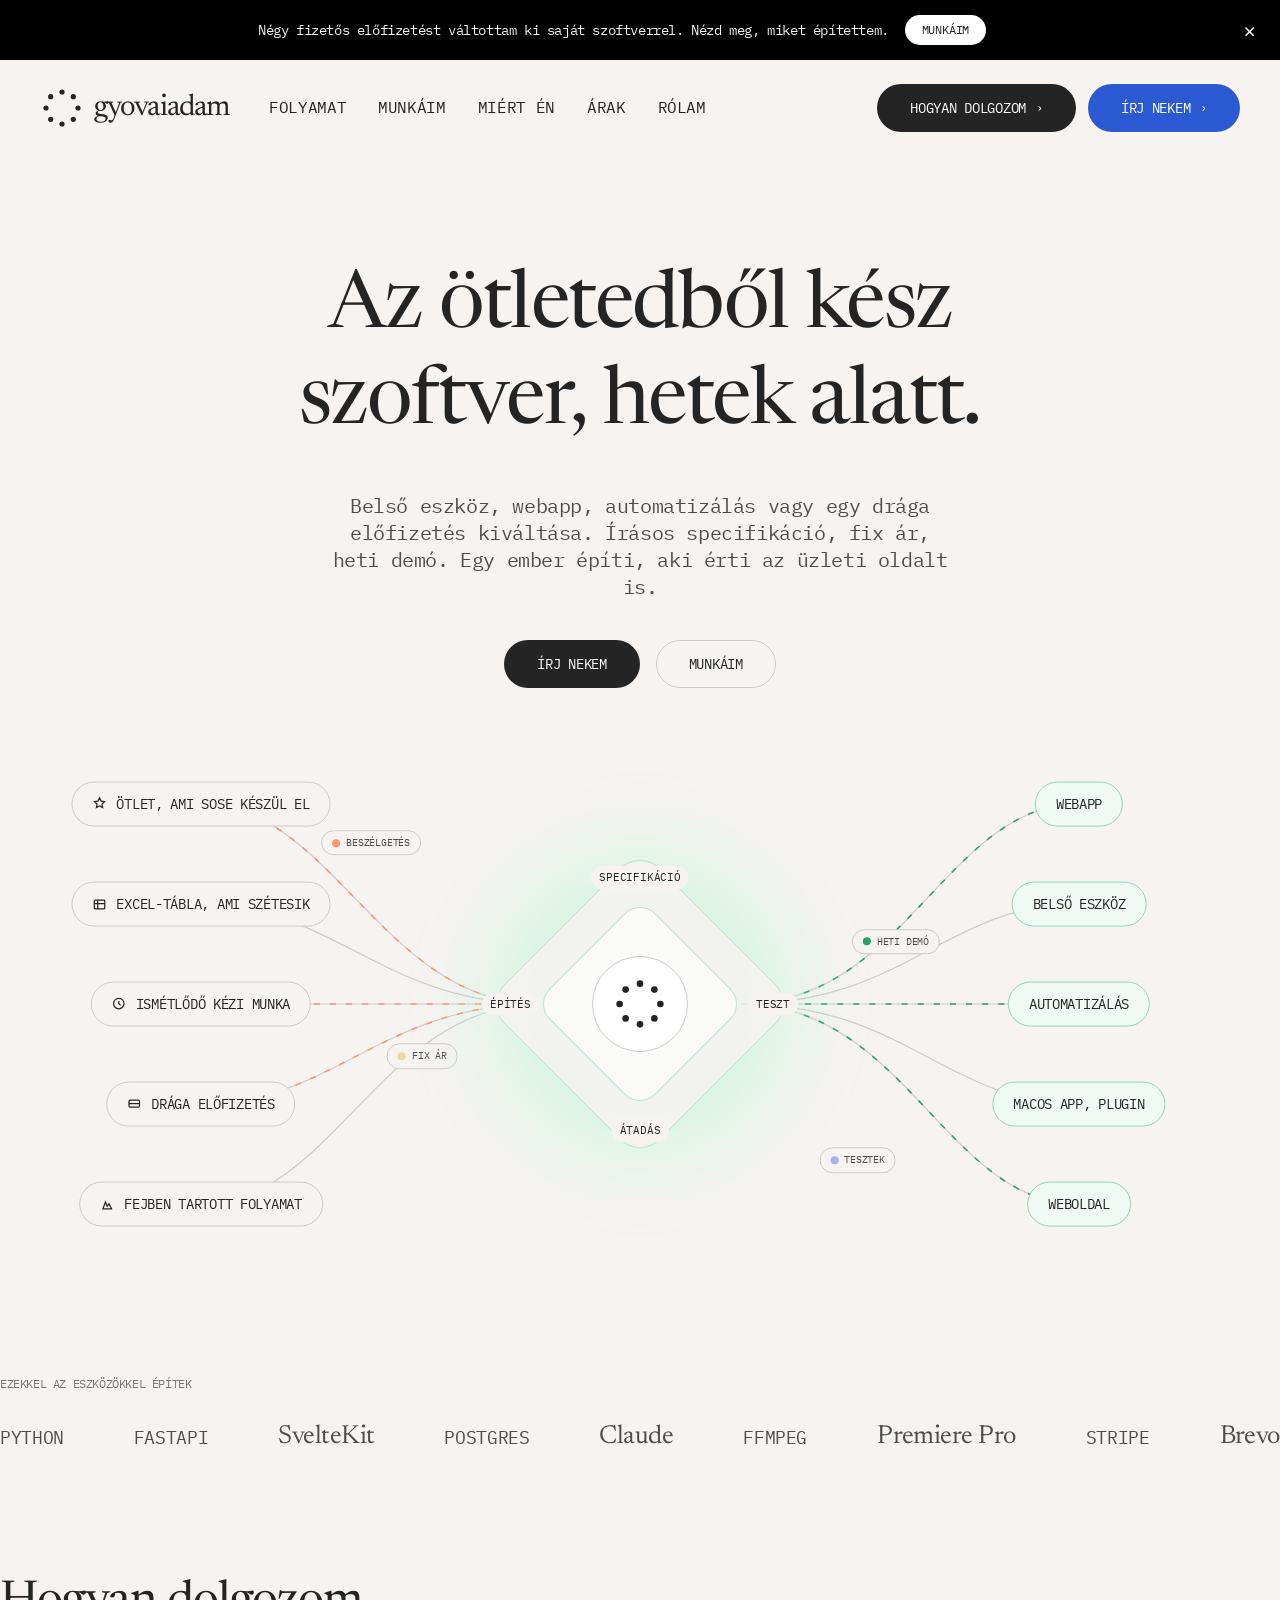
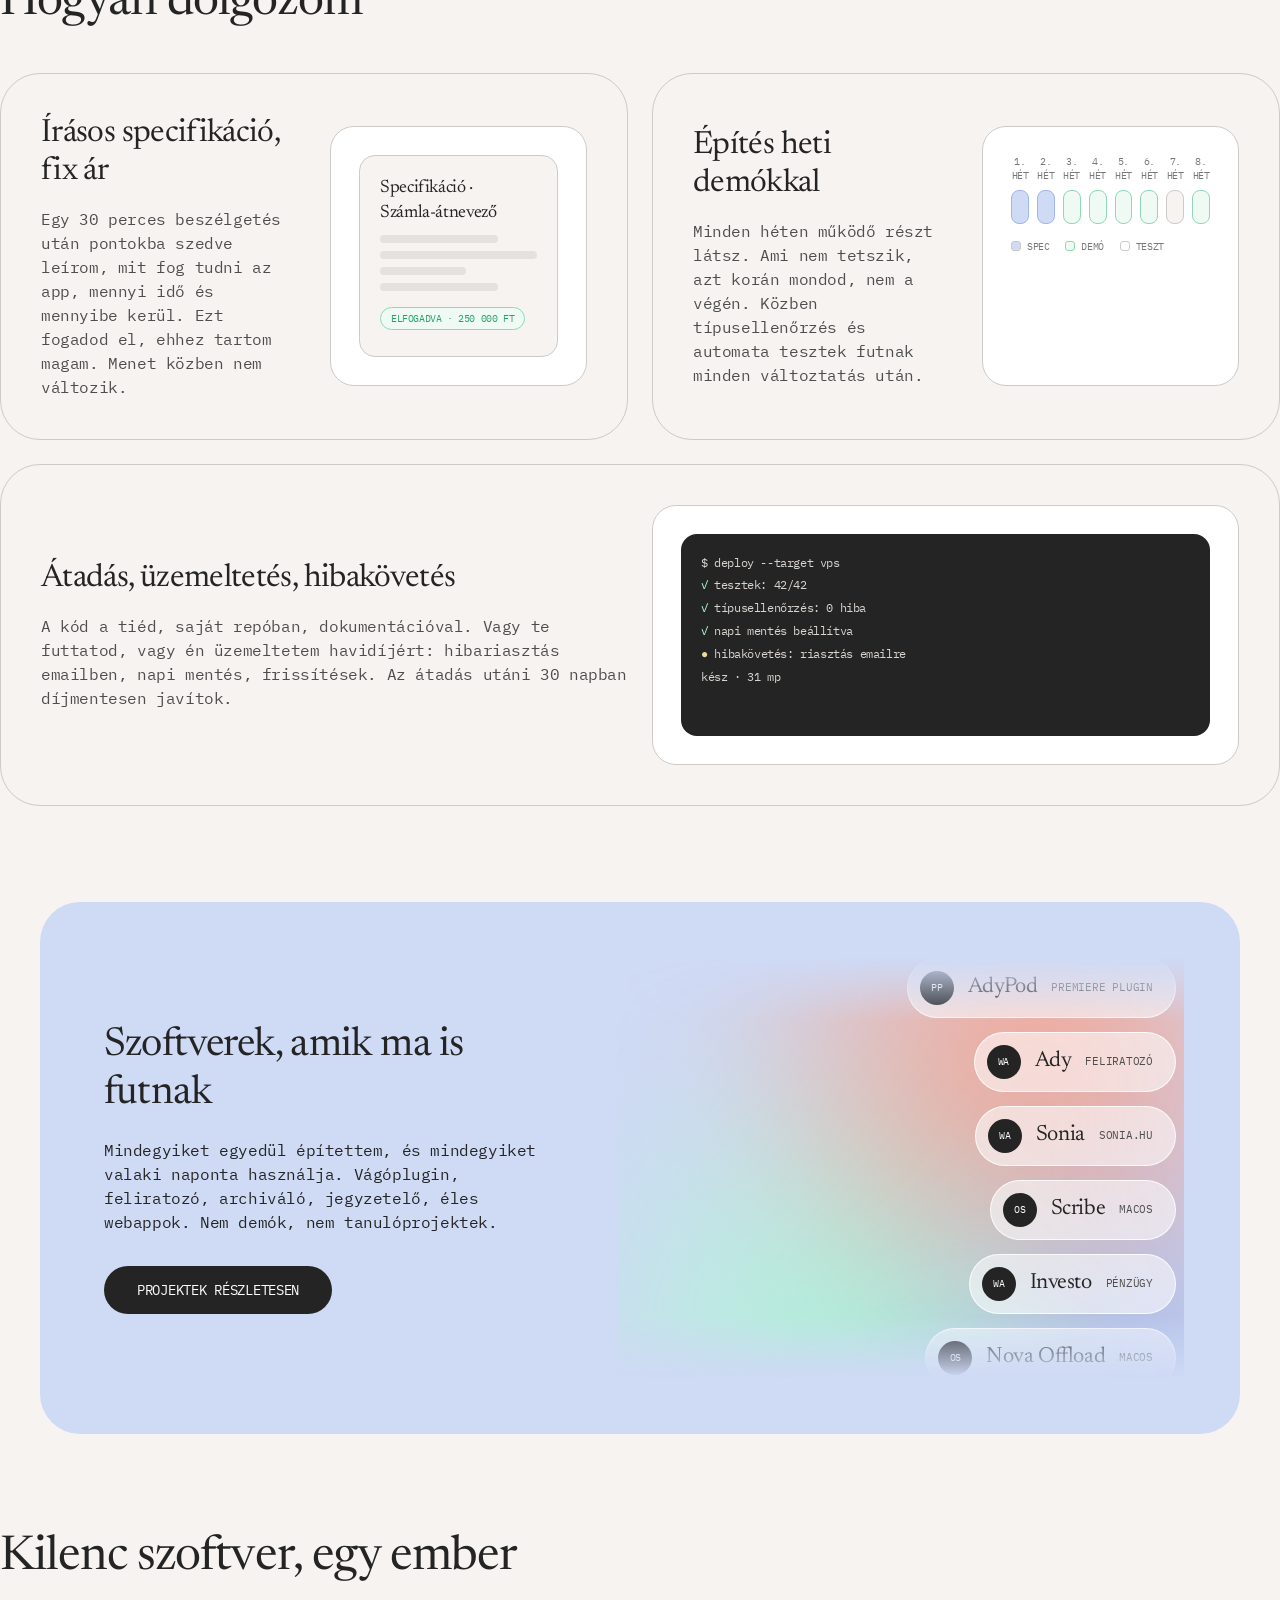
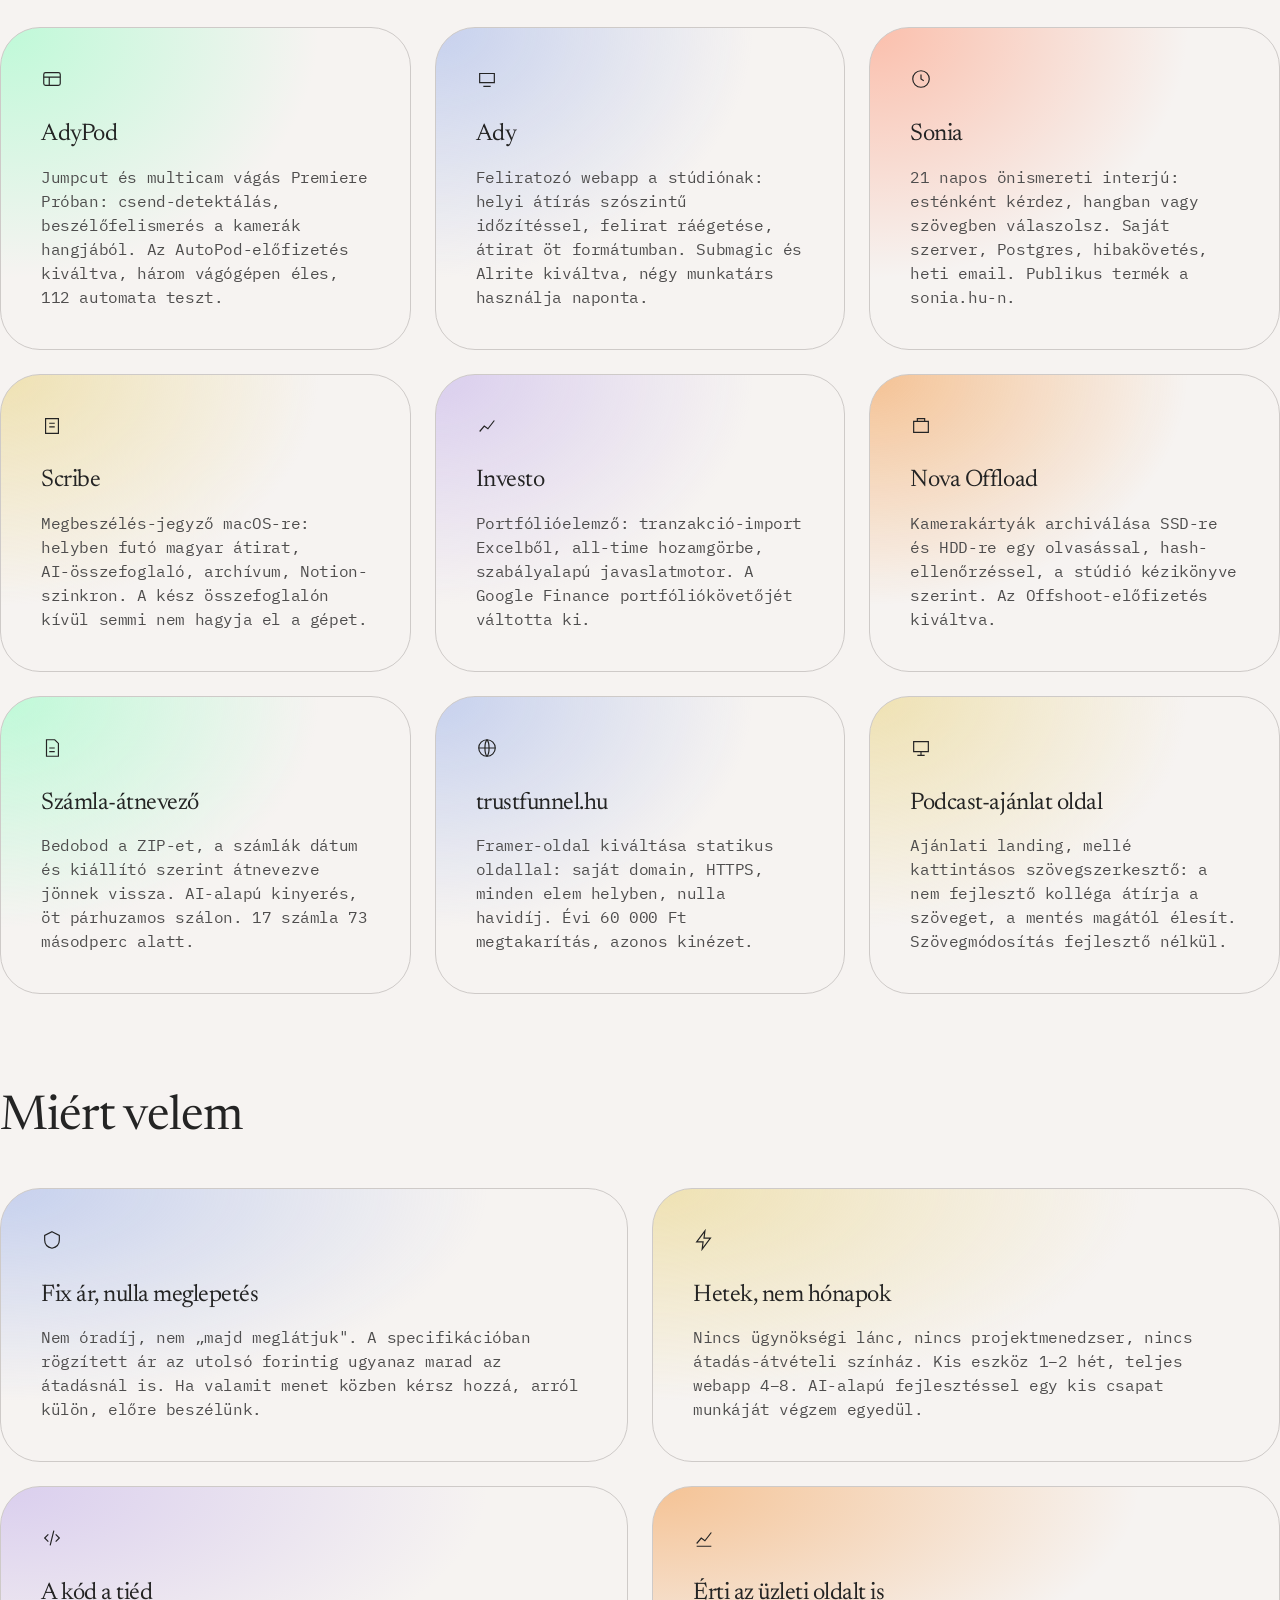
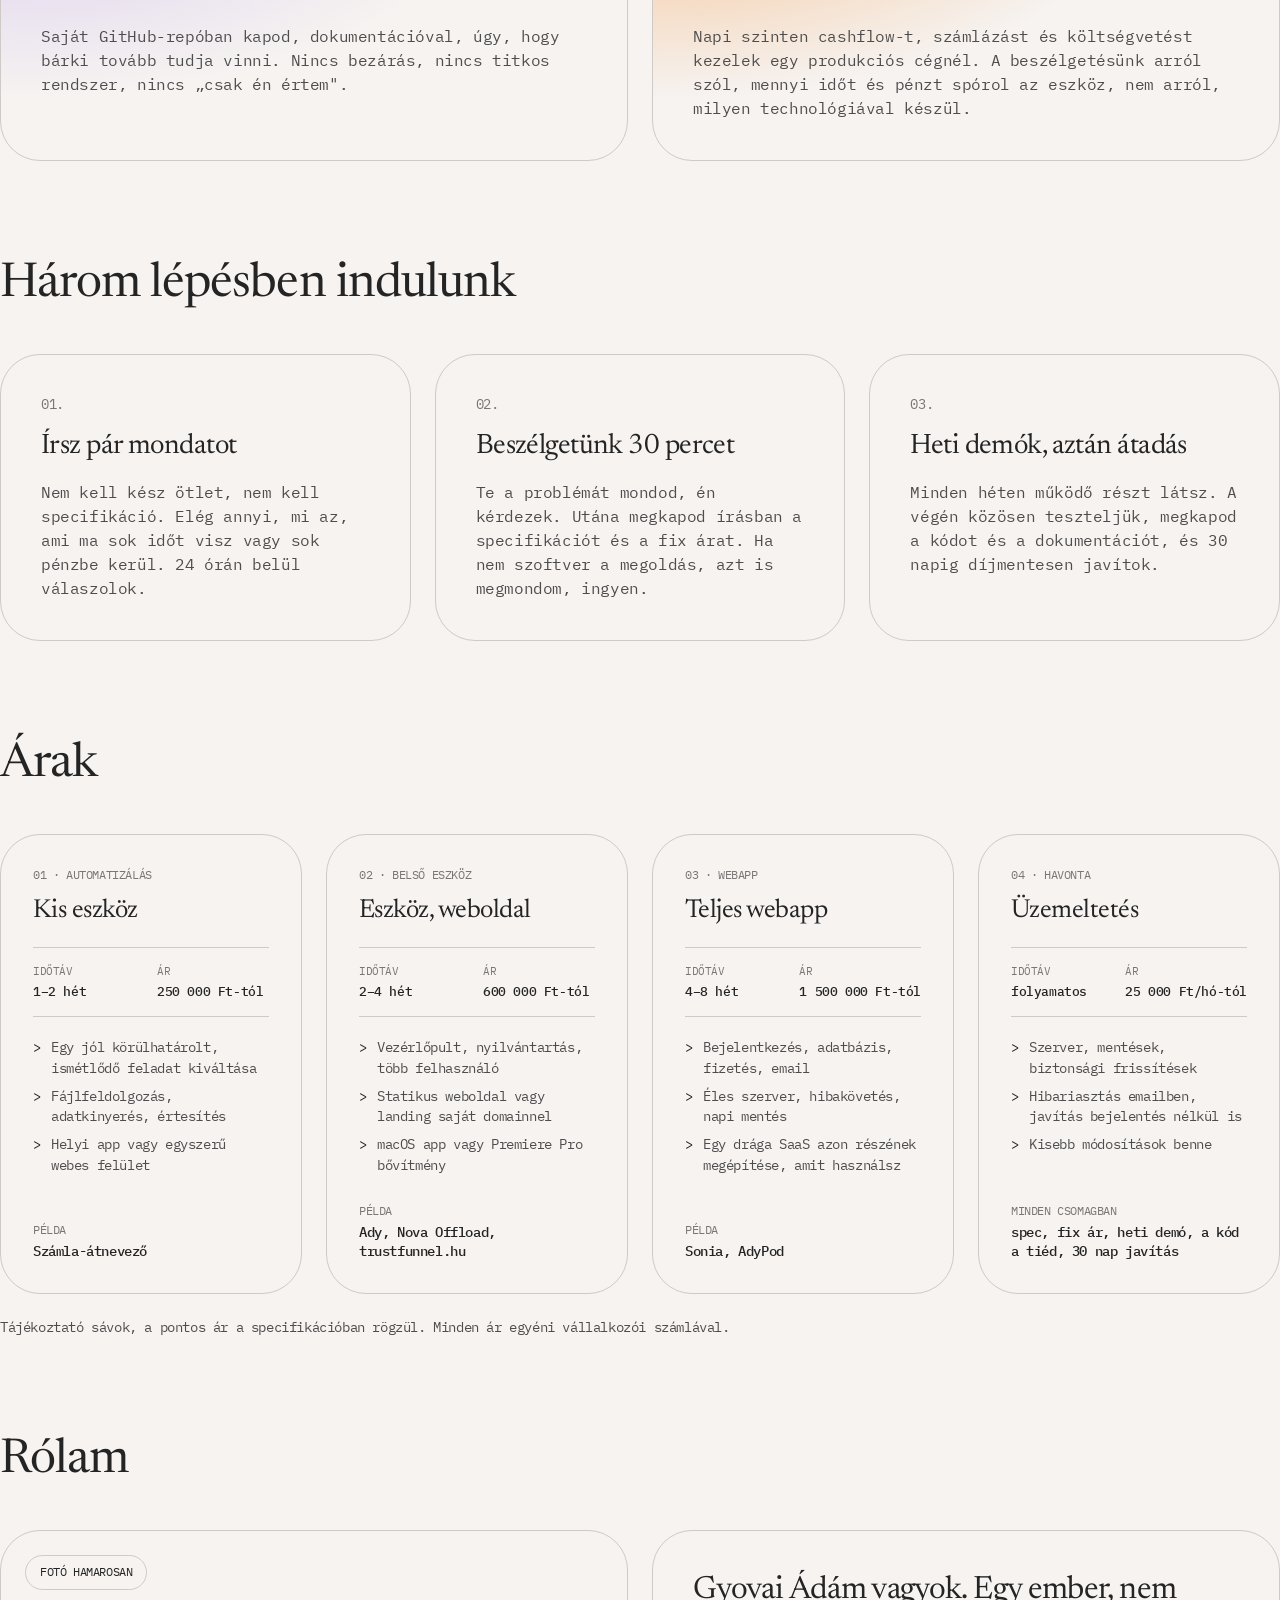
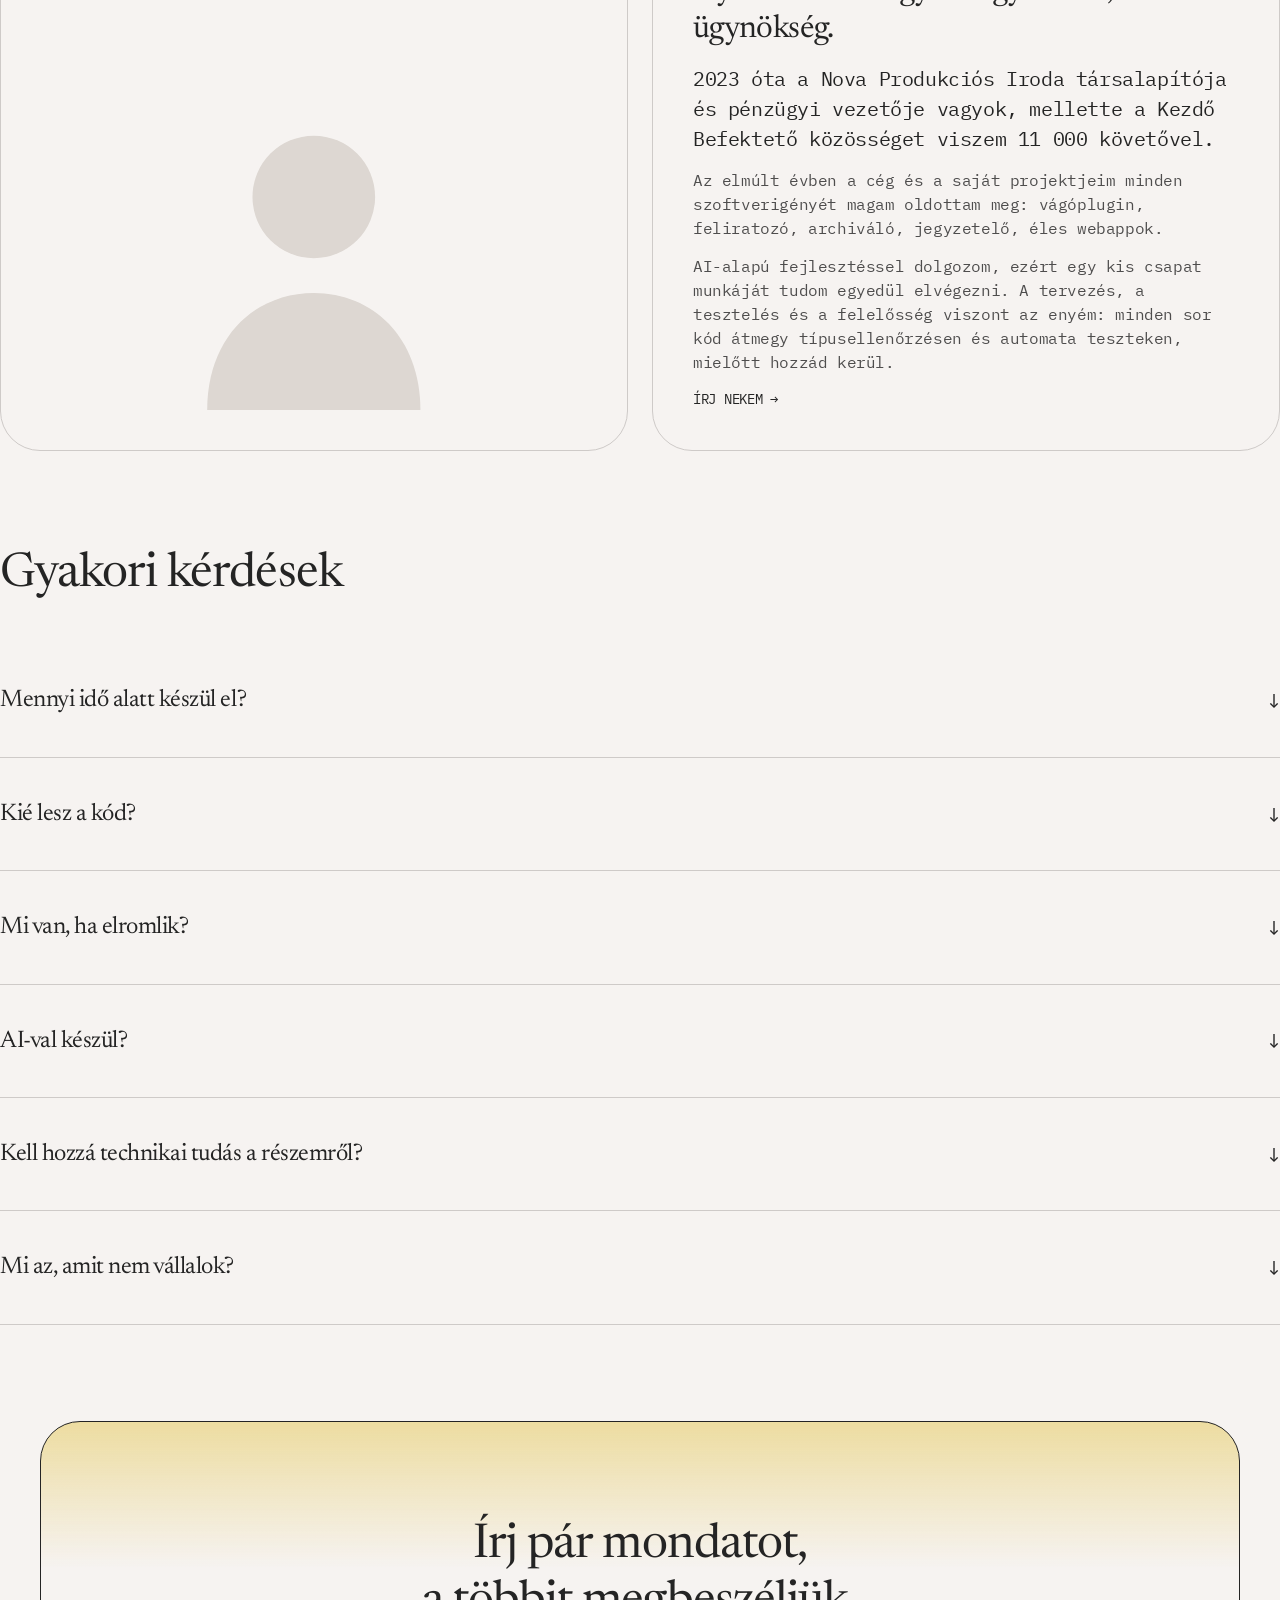
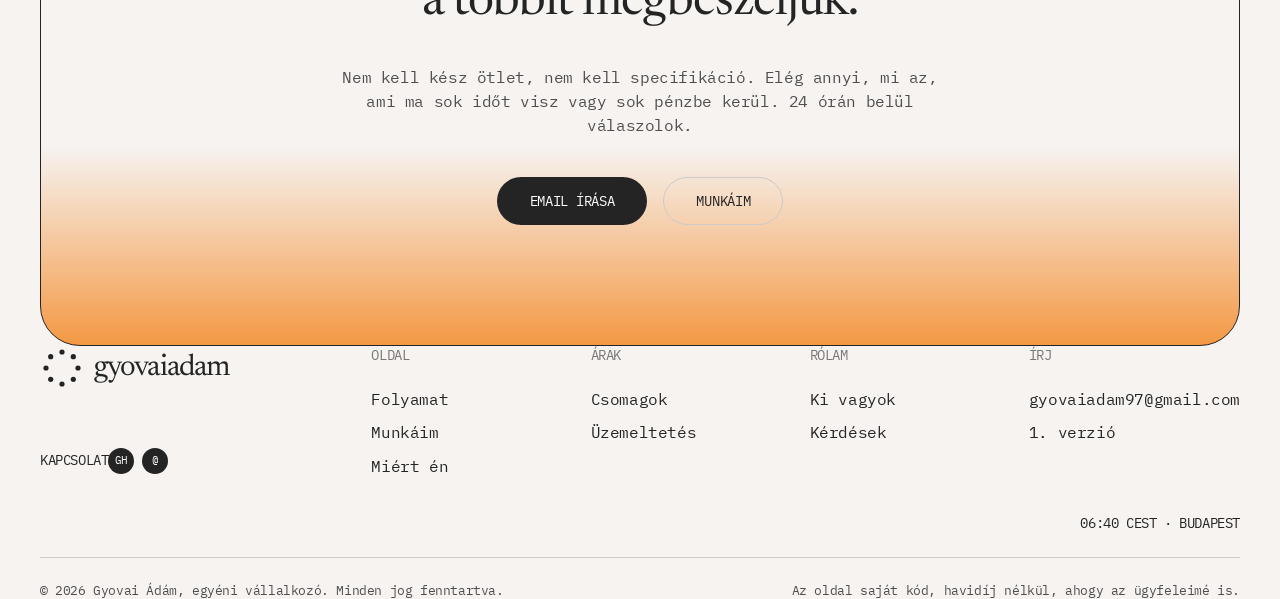
==== docs/v2/index.html @ ae28ea37 "v2: Monad-stílusú változat a /v2/ alatt (pergamen, Newsreader serif + IBM Plex Mono, kék akcentus, f" ====
<!doctype html>
<html lang="hu">
<head>
  <meta charset="utf-8">
  <meta name="viewport" content="width=device-width, initial-scale=1">
  <title>Gyovai Ádám · Szoftver, hetek alatt (v2)</title>
  <meta name="robots" content="noindex">
  <meta name="description" content="Belső eszköz, webapp, automatizálás vagy egy drága előfizetés kiváltása. Írásos specifikáció, fix ár, heti demó.">
  <meta name="theme-color" content="#f6f3f1">
  <link rel="icon" href="data:image/svg+xml,%3Csvg xmlns='http://www.w3.org/2000/svg' viewBox='0 0 32 32'%3E%3Ccircle cx='16' cy='16' r='16' fill='%23f6f3f1'/%3E%3Cg fill='%23242424'%3E%3Ccircle cx='16' cy='6' r='2'/%3E%3Ccircle cx='23' cy='9' r='2'/%3E%3Ccircle cx='26' cy='16' r='2'/%3E%3Ccircle cx='23' cy='23' r='2'/%3E%3Ccircle cx='16' cy='26' r='2'/%3E%3Ccircle cx='9' cy='23' r='2'/%3E%3Ccircle cx='6' cy='16' r='2'/%3E%3Ccircle cx='9' cy='9' r='2'/%3E%3C/g%3E%3C/svg%3E">
  <link rel="preconnect" href="https://fonts.googleapis.com">
  <link rel="preconnect" href="https://fonts.gstatic.com" crossorigin>
  <link href="https://fonts.googleapis.com/css2?family=Newsreader:ital,opsz,wght@0,6..72,400;1,6..72,400&family=IBM+Plex+Mono:wght@400;500&display=swap" rel="stylesheet">
  <link rel="stylesheet" href="style.css">
</head>
<body>

<div class="ann" id="ann"><span>Négy fizetős előfizetést váltottam ki saját szoftverrel. Nézd meg, miket építettem.</span><a class="btn btn-white" href="#munkaim">Munkáim</a><span class="x" id="annX" aria-label="Bezárás">×</span></div>

<header class="wrap nav">
  <div class="nav-l">
    <a class="logo" href="#"><svg viewBox="0 0 44 44" aria-hidden="true"><g fill="#242424"><circle cx="22" cy="6" r="2.6"/><circle cx="33.3" cy="10.7" r="2.6"/><circle cx="38" cy="22" r="2.6"/><circle cx="33.3" cy="33.3" r="2.6"/><circle cx="22" cy="38" r="2.6"/><circle cx="10.7" cy="33.3" r="2.6"/><circle cx="6" cy="22" r="2.6"/><circle cx="10.7" cy="10.7" r="2.6"/></g></svg>gyovaiadam</a>
    <nav class="nav-links" aria-label="Fő navigáció"><a href="#folyamat">Folyamat</a><a href="#munkaim">Munkáim</a><a href="#miert">Miért én</a><a href="#arak">Árak</a><a href="#rolam">Rólam</a></nav>
  </div>
  <div class="nav-r">
    <a class="btn btn-black" href="#folyamat">Hogyan dolgozom <span class="ar">›</span></a>
    <a class="btn btn-blue" href="mailto:gyovaiadam97@gmail.com?subject=Szoftver%20%C3%B6tlet">Írj nekem <span class="ar">›</span></a>
  </div>
</header>

<main>

<section class="hero">
  <div class="wrap">
    <h1>Az ötletedből kész szoftver, hetek alatt.</h1>
    <p class="sub">Belső eszköz, webapp, automatizálás vagy egy drága előfizetés kiváltása. Írásos specifikáció, fix ár, heti demó. Egy ember építi, aki érti az üzleti oldalt is.</p>
    <div class="hero-cta"><a class="btn btn-black" href="mailto:gyovaiadam97@gmail.com?subject=Szoftver%20%C3%B6tlet">Írj nekem</a><a class="btn btn-ghost" href="#munkaim">Munkáim</a></div>
  </div>

  <div class="pipe" aria-hidden="true">
    <svg class="lines" viewBox="0 0 1272 520" preserveAspectRatio="none" fill="none">
      <g stroke="#cecac8" stroke-width="1.2">
        <path d="M200 60 C 330 60, 380 260, 536 260"/>
        <path d="M200 160 C 330 160, 380 260, 536 260"/>
        <path d="M200 260 L 536 260"/>
        <path d="M200 360 C 330 360, 380 260, 536 260"/>
        <path d="M200 460 C 330 460, 380 260, 536 260"/>
        <path d="M736 260 C 900 260, 940 60, 1072 60"/>
        <path d="M736 260 C 900 260, 940 160, 1072 160"/>
        <path d="M736 260 L 1072 260"/>
        <path d="M736 260 C 900 260, 940 360, 1072 360"/>
        <path d="M736 260 C 900 260, 940 460, 1072 460"/>
      </g>
      <g stroke="#ff9473" stroke-width="1.6" class="flowg">
        <path class="flow" d="M200 60 C 330 60, 380 260, 536 260"/>
        <path class="flow" d="M200 360 C 330 360, 380 260, 536 260"/>
        <path class="flow" d="M200 260 L 536 260"/>
      </g>
      <g stroke="#27a367" stroke-width="1.6">
        <path class="flow" d="M736 260 C 900 260, 940 60, 1072 60"/>
        <path class="flow" d="M736 260 L 1072 260"/>
        <path class="flow" d="M736 260 C 900 260, 940 460, 1072 460"/>
      </g>
    </svg>
    <div class="node" style="left:15.7%;top:11.5%"><svg viewBox="0 0 16 16"><path d="M8 1.5l1.8 3.7 4 .6-2.9 2.8.7 4L8 10.7l-3.6 1.9.7-4L2.2 5.8l4-.6z"/></svg>Ötlet, ami sose készül el</div>
    <div class="node" style="left:15.7%;top:30.8%"><svg viewBox="0 0 16 16"><rect x="2" y="3" width="12" height="10" rx="1"/><path d="M2 7h12M6 3v10"/></svg>Excel-tábla, ami szétesik</div>
    <div class="node" style="left:15.7%;top:50%"><svg viewBox="0 0 16 16"><circle cx="8" cy="8" r="6"/><path d="M8 5v3l2 2"/></svg>Ismétlődő kézi munka</div>
    <div class="node" style="left:15.7%;top:69.2%"><svg viewBox="0 0 16 16"><rect x="2" y="4" width="12" height="8" rx="1.5"/><path d="M2 8h12"/></svg>Drága előfizetés</div>
    <div class="node" style="left:15.7%;top:88.5%"><svg viewBox="0 0 16 16"><path d="M3 13l3-8 2 5 2-3 3 6z"/></svg>Fejben tartott folyamat</div>

    <div class="tag" style="left:29%;top:19%"><i style="background:#ff9473"></i>Beszélgetés</div>
    <div class="tag" style="left:33%;top:60%"><i style="background:#ecda98"></i>Fix ár</div>
    <div class="tag" style="left:70%;top:38%"><i style="background:#27a367"></i>Heti demó</div>
    <div class="tag" style="left:67%;top:80%"><i style="background:#a0b5eb"></i>Tesztek</div>

    <div class="hub">
      <div class="glow"></div><div class="dia"></div><div class="dia2"></div>
      <span class="lab t">Specifikáció</span><span class="lab b">Átadás</span><span class="lab l">Építés</span><span class="lab r">Teszt</span>
      <div class="core"><svg viewBox="0 0 44 44"><g fill="#242424"><circle cx="22" cy="6" r="2.6"/><circle cx="33.3" cy="10.7" r="2.6"/><circle cx="38" cy="22" r="2.6"/><circle cx="33.3" cy="33.3" r="2.6"/><circle cx="22" cy="38" r="2.6"/><circle cx="10.7" cy="33.3" r="2.6"/><circle cx="6" cy="22" r="2.6"/><circle cx="10.7" cy="10.7" r="2.6"/></g></svg></div>
    </div>

    <div class="node out" style="left:84.3%;top:11.5%">Webapp</div>
    <div class="node out" style="left:84.3%;top:30.8%">Belső eszköz</div>
    <div class="node out" style="left:84.3%;top:50%">Automatizálás</div>
    <div class="node out" style="left:84.3%;top:69.2%">macOS app, plugin</div>
    <div class="node out" style="left:84.3%;top:88.5%">Weboldal</div>
  </div>
  <div class="pipe-m" aria-hidden="true"><span>Ötlet</span><span>Excel-tábla</span><span>Kézi munka</span><span>Drága előfizetés</span><span class="core">Spec · Építés · Teszt · Átadás</span><span class="out">Webapp</span><span class="out">Belső eszköz</span><span class="out">Automatizálás</span><span class="out">macOS app</span><span class="out">Weboldal</span></div>
</section>

<section class="trust wrap">
  <div class="eyebrow">Ezekkel az eszközökkel építek</div>
  <div class="row"><span class="m">Python</span><span class="m">FastAPI</span><span>SvelteKit</span><span class="m">Postgres</span><span>Claude</span><span class="m">FFmpeg</span><span>Premiere Pro</span><span class="m">Stripe</span><span>Brevo</span></div>
</section>

<section class="sec wrap how" id="folyamat">
  <h2 data-reveal>Hogyan dolgozom</h2>
  <div class="grid2" style="margin-bottom:24px">
    <div class="card" data-reveal>
      <div><h3>Írásos specifikáció, fix ár</h3><p>Egy 30 perces beszélgetés után pontokba szedve leírom, mit fog tudni az app, mennyi idő és mennyibe kerül. Ezt fogadod el, ehhez tartom magam. Menet közben nem változik.</p></div>
      <div class="art"><div class="doc"><b>Specifikáció · Számla-átnevező</b><div class="ln m"></div><div class="ln"></div><div class="ln s"></div><div class="ln m"></div><span class="ok">Elfogadva · 250 000 Ft</span></div></div>
    </div>
    <div class="card" data-reveal style="--d:.1s">
      <div><h3>Építés heti demókkal</h3><p>Minden héten működő részt látsz. Ami nem tetszik, azt korán mondod, nem a végén. Közben típusellenőrzés és automata tesztek futnak minden változtatás után.</p></div>
      <div class="art"><div class="cal"><span>1. hét</span><span>2. hét</span><span>3. hét</span><span>4. hét</span><span>5. hét</span><span>6. hét</span><span>7. hét</span><span>8. hét</span><i class="d"></i><i class="d"></i><i class="on"></i><i class="on"></i><i class="on"></i><i class="on"></i><i></i><i class="on"></i><div class="leg"><span><i style="background:var(--peri)"></i>Spec</span><span><i style="background:#f0faf4;border:1px solid #8fd8b3"></i>Demó</span><span><i style="background:#fff;border:1px solid var(--ash)"></i>Teszt</span></div></div></div>
    </div>
  </div>
  <div class="card single" data-reveal>
    <div class="grid2" style="align-items:center">
      <div><h3>Átadás, üzemeltetés, hibakövetés</h3><p>A kód a tiéd, saját repóban, dokumentációval. Vagy te futtatod, vagy én üzemeltetem havidíjért: hibariasztás emailben, napi mentés, frissítések. Az átadás utáni 30 napban díjmentesen javítok.</p></div>
      <div class="art"><div class="term"><div>$ deploy --target vps</div><div><span class="g">✓</span> tesztek: 42/42</div><div><span class="g">✓</span> típusellenőrzés: 0 hiba</div><div><span class="g">✓</span> napi mentés beállítva</div><div><span class="y">●</span> hibakövetés: riasztás emailre</div><div>kész · 31 mp</div></div></div>
    </div>
  </div>
</section>

<section class="wrap works" id="munkaim">
  <div class="card" data-reveal>
    <div>
      <h2>Szoftverek, amik ma is futnak</h2>
      <p>Mindegyiket egyedül építettem, és mindegyiket valaki naponta használja. Vágóplugin, feliratozó, archiváló, jegyzetelő, éles webappok. Nem demók, nem tanulóprojektek.</p>
      <a class="btn btn-black" href="#projektek">Projektek részletesen</a>
    </div>
    <div class="list"><div class="wash"></div>
      <div class="track">
        <span class="item"><i>PP</i>AdyPod <small>Premiere plugin</small></span>
        <span class="item"><i>WA</i>Ady <small>feliratozó</small></span>
        <span class="item"><i>WA</i>Sonia <small>sonia.hu</small></span>
        <span class="item"><i>OS</i>Scribe <small>macOS</small></span>
        <span class="item"><i>WA</i>Investo <small>pénzügy</small></span>
        <span class="item"><i>OS</i>Nova Offload <small>macOS</small></span>
        <span class="item"><i>AI</i>Számla-átnevező <small>automatizálás</small></span>
        <span class="item"><i>WW</i>trustfunnel.hu <small>weboldal</small></span>
        <span class="item"><i>WW</i>Podcast-ajánlat <small>landing</small></span>
        <span class="item"><i>PP</i>AdyPod <small>Premiere plugin</small></span>
        <span class="item"><i>WA</i>Ady <small>feliratozó</small></span>
        <span class="item"><i>WA</i>Sonia <small>sonia.hu</small></span>
        <span class="item"><i>OS</i>Scribe <small>macOS</small></span>
        <span class="item"><i>WA</i>Investo <small>pénzügy</small></span>
        <span class="item"><i>OS</i>Nova Offload <small>macOS</small></span>
        <span class="item"><i>AI</i>Számla-átnevező <small>automatizálás</small></span>
        <span class="item"><i>WW</i>trustfunnel.hu <small>weboldal</small></span>
        <span class="item"><i>WW</i>Podcast-ajánlat <small>landing</small></span>
      </div>
    </div>
  </div>
</section>

<section class="sec wrap" id="projektek">
  <h2 data-reveal>Kilenc szoftver, egy ember</h2>
  <div class="grid3">
    <div class="card wash-mint" data-reveal><svg class="ic" viewBox="0 0 24 24"><rect x="3" y="5" width="18" height="14" rx="2"/><path d="M3 10h18M9 19v-9"/></svg><h3>AdyPod</h3><p>Jumpcut és multicam vágás Premiere Próban: csend-detektálás, beszélőfelismerés a kamerák hangjából. Az AutoPod-előfizetés kiváltva, három vágógépen éles, 112 automata teszt.</p></div>
    <div class="card wash-peri" data-reveal style="--d:.05s"><svg class="ic" viewBox="0 0 24 24"><path d="M4 6h16v10H4zM8 20h8"/></svg><h3>Ady</h3><p>Feliratozó webapp a stúdiónak: helyi átírás szószintű időzítéssel, felirat ráégetése, átirat öt formátumban. Submagic és Alrite kiváltva, négy munkatárs használja naponta.</p></div>
    <div class="card wash-coral" data-reveal style="--d:.1s"><svg class="ic" viewBox="0 0 24 24"><circle cx="12" cy="12" r="9"/><path d="M12 7v5l3 2"/></svg><h3>Sonia</h3><p>21 napos önismereti interjú: esténként kérdez, hangban vagy szövegben válaszolsz. Saját szerver, Postgres, hibakövetés, heti email. Publikus termék a sonia.hu-n.</p></div>
    <div class="card wash-gold" data-reveal><svg class="ic" viewBox="0 0 24 24"><path d="M5 4h14v16H5zM9 9h6M9 13h6"/></svg><h3>Scribe</h3><p>Megbeszélés-jegyző macOS-re: helyben futó magyar átirat, AI-összefoglaló, archívum, Notion-szinkron. A kész összefoglalón kívül semmi nem hagyja el a gépet.</p></div>
    <div class="card wash-lav" data-reveal style="--d:.05s"><svg class="ic" viewBox="0 0 24 24"><path d="M4 18l5-6 4 3 7-9"/></svg><h3>Investo</h3><p>Portfólióelemző: tranzakció-import Excelből, all-time hozamgörbe, szabályalapú javaslatmotor. A Google Finance portfóliókövetőjét váltotta ki.</p></div>
    <div class="card wash-orange" data-reveal style="--d:.1s"><svg class="ic" viewBox="0 0 24 24"><path d="M4 7h16v12H4zM8 7V4h8v3"/></svg><h3>Nova Offload</h3><p>Kamerakártyák archiválása SSD-re és HDD-re egy olvasással, hash-ellenőrzéssel, a stúdió kézikönyve szerint. Az Offshoot-előfizetés kiváltva.</p></div>
    <div class="card wash-mint" data-reveal><svg class="ic" viewBox="0 0 24 24"><path d="M6 3h9l4 4v14H6zM9 12h6M9 16h6"/></svg><h3>Számla-átnevező</h3><p>Bedobod a ZIP-et, a számlák dátum és kiállító szerint átnevezve jönnek vissza. AI-alapú kinyerés, öt párhuzamos szálon. 17 számla 73 másodperc alatt.</p></div>
    <div class="card wash-peri" data-reveal style="--d:.05s"><svg class="ic" viewBox="0 0 24 24"><circle cx="12" cy="12" r="9"/><path d="M3 12h18M12 3c-3 3-3 15 0 18M12 3c3 3 3 15 0 18"/></svg><h3>trustfunnel.hu</h3><p>Framer-oldal kiváltása statikus oldallal: saját domain, HTTPS, minden elem helyben, nulla havidíj. Évi 60 000 Ft megtakarítás, azonos kinézet.</p></div>
    <div class="card wash-gold" data-reveal style="--d:.1s"><svg class="ic" viewBox="0 0 24 24"><path d="M4 5h16v11H4zM8 20h8M12 16v4"/></svg><h3>Podcast-ajánlat oldal</h3><p>Ajánlati landing, mellé kattintásos szövegszerkesztő: a nem fejlesztő kolléga átírja a szöveget, a mentés magától élesít. Szövegmódosítás fejlesztő nélkül.</p></div>
  </div>
</section>

<section class="sec wrap" id="miert">
  <h2 data-reveal>Miért velem</h2>
  <div class="grid2">
    <div class="card wash-peri" data-reveal><svg class="ic" viewBox="0 0 24 24"><path d="M12 3l8 4v5c0 5-3.5 8-8 9-4.5-1-8-4-8-9V7z"/></svg><h3>Fix ár, nulla meglepetés</h3><p>Nem óradíj, nem „majd meglátjuk". A specifikációban rögzített ár az utolsó forintig ugyanaz marad az átadásnál is. Ha valamit menet közben kérsz hozzá, arról külön, előre beszélünk.</p></div>
    <div class="card wash-gold" data-reveal style="--d:.1s"><svg class="ic" viewBox="0 0 24 24"><path d="M13 2L4 14h7l-1 8 9-12h-7z"/></svg><h3>Hetek, nem hónapok</h3><p>Nincs ügynökségi lánc, nincs projektmenedzser, nincs átadás-átvételi színház. Kis eszköz 1–2 hét, teljes webapp 4–8. AI-alapú fejlesztéssel egy kis csapat munkáját végzem egyedül.</p></div>
    <div class="card wash-lav" data-reveal><svg class="ic" viewBox="0 0 24 24"><path d="M8 8l-4 4 4 4M16 8l4 4-4 4M14 4l-4 16"/></svg><h3>A kód a tiéd</h3><p>Saját GitHub-repóban kapod, dokumentációval, úgy, hogy bárki tovább tudja vinni. Nincs bezárás, nincs titkos rendszer, nincs „csak én értem".</p></div>
    <div class="card wash-orange" data-reveal style="--d:.1s"><svg class="ic" viewBox="0 0 24 24"><path d="M4 18l5-6 4 3 7-9M4 21h16"/></svg><h3>Érti az üzleti oldalt is</h3><p>Napi szinten cashflow-t, számlázást és költségvetést kezelek egy produkciós cégnél. A beszélgetésünk arról szól, mennyi időt és pénzt spórol az eszköz, nem arról, milyen technológiával készül.</p></div>
  </div>
</section>

<section class="sec wrap">
  <h2 data-reveal>Három lépésben indulunk</h2>
  <div class="steps">
    <div class="card" data-reveal><div class="n">01.</div><h3>Írsz pár mondatot</h3><p>Nem kell kész ötlet, nem kell specifikáció. Elég annyi, mi az, ami ma sok időt visz vagy sok pénzbe kerül. 24 órán belül válaszolok.</p></div>
    <div class="card" data-reveal style="--d:.1s"><div class="n">02.</div><h3>Beszélgetünk 30 percet</h3><p>Te a problémát mondod, én kérdezek. Utána megkapod írásban a specifikációt és a fix árat. Ha nem szoftver a megoldás, azt is megmondom, ingyen.</p></div>
    <div class="card" data-reveal style="--d:.2s"><div class="n">03.</div><h3>Heti demók, aztán átadás</h3><p>Minden héten működő részt látsz. A végén közösen teszteljük, megkapod a kódot és a dokumentációt, és 30 napig díjmentesen javítok.</p></div>
  </div>
</section>

<section class="sec wrap" id="arak">
  <h2 data-reveal>Árak</h2>
  <div class="prices">
    <div class="card" data-reveal><div class="n">01 · Automatizálás</div><h3>Kis eszköz</h3><div class="meta"><div><small>Időtáv</small><b>1–2 hét</b></div><div><small>Ár</small><b>250 000 Ft-tól</b></div></div><ul><li>Egy jól körülhatárolt, ismétlődő feladat kiváltása</li><li>Fájlfeldolgozás, adatkinyerés, értesítés</li><li>Helyi app vagy egyszerű webes felület</li></ul><div class="ex">Példa<b>Számla-átnevező</b></div></div>
    <div class="card" data-reveal style="--d:.05s"><div class="n">02 · Belső eszköz</div><h3>Eszköz, weboldal</h3><div class="meta"><div><small>Időtáv</small><b>2–4 hét</b></div><div><small>Ár</small><b>600 000 Ft-tól</b></div></div><ul><li>Vezérlőpult, nyilvántartás, több felhasználó</li><li>Statikus weboldal vagy landing saját domainnel</li><li>macOS app vagy Premiere Pro bővítmény</li></ul><div class="ex">Példa<b>Ady, Nova Offload, trustfunnel.hu</b></div></div>
    <div class="card" data-reveal style="--d:.1s"><div class="n">03 · Webapp</div><h3>Teljes webapp</h3><div class="meta"><div><small>Időtáv</small><b>4–8 hét</b></div><div><small>Ár</small><b>1 500 000 Ft-tól</b></div></div><ul><li>Bejelentkezés, adatbázis, fizetés, email</li><li>Éles szerver, hibakövetés, napi mentés</li><li>Egy drága SaaS azon részének megépítése, amit használsz</li></ul><div class="ex">Példa<b>Sonia, AdyPod</b></div></div>
    <div class="card" data-reveal style="--d:.15s"><div class="n">04 · Havonta</div><h3>Üzemeltetés</h3><div class="meta"><div><small>Időtáv</small><b>folyamatos</b></div><div><small>Ár</small><b>25 000 Ft/hó-tól</b></div></div><ul><li>Szerver, mentések, biztonsági frissítések</li><li>Hibariasztás emailben, javítás bejelentés nélkül is</li><li>Kisebb módosítások benne</li></ul><div class="ex">Minden csomagban<b>spec, fix ár, heti demó, a kód a tiéd, 30 nap javítás</b></div></div>
  </div>
  <p class="prices-note">Tájékoztató sávok, a pontos ár a specifikációban rögzül. Minden ár egyéni vállalkozói számlával.</p>
</section>

<section class="sec wrap" id="rolam">
  <h2 data-reveal>Rólam</h2>
  <div class="about">
    <div class="card portrait" data-reveal><span class="badge">Fotó hamarosan</span><svg viewBox="0 0 200 250" aria-hidden="true"><circle cx="100" cy="90" r="46" fill="currentColor"/><path d="M20 250c0-55 36-88 80-88s80 33 80 88" fill="currentColor"/></svg></div>
    <div class="card" data-reveal style="--d:.1s">
      <h3 style="margin-top:0;font-size:32px">Gyovai Ádám vagyok. Egy ember, nem ügynökség.</h3>
      <p class="big">2023 óta a Nova Produkciós Iroda társalapítója és pénzügyi vezetője vagyok, mellette a Kezdő Befektető közösséget viszem 11 000 követővel.</p>
      <p>Az elmúlt évben a cég és a saját projektjeim minden szoftverigényét magam oldottam meg: vágóplugin, feliratozó, archiváló, jegyzetelő, éles webappok.</p>
      <p>AI-alapú fejlesztéssel dolgozom, ezért egy kis csapat munkáját tudom egyedül elvégezni. A tervezés, a tesztelés és a felelősség viszont az enyém: minden sor kód átmegy típusellenőrzésen és automata teszteken, mielőtt hozzád kerül.</p>
      <a class="tlink" href="mailto:gyovaiadam97@gmail.com?subject=Szoftver%20%C3%B6tlet">Írj nekem</a>
    </div>
  </div>
</section>

<section class="sec wrap" id="gyik">
  <h2 data-reveal>Gyakori kérdések</h2>
  <div class="faq" data-reveal>
    <details><summary>Mennyi idő alatt készül el?</summary><p>Kis eszköz 1–2 hét, belső rendszer 2–4 hét, teljes webapp 4–8 hét. A specifikációban pontos határidő van, és heti demón látod, hol tart.</p></details>
    <details><summary>Kié lesz a kód?</summary><p>A tiéd. Saját GitHub-repóban kapod, dokumentációval, úgy, hogy bárki más is tovább tudja vinni, ha egyszer úgy döntesz.</p></details>
    <details><summary>Mi van, ha elromlik?</summary><p>Minden éles appban hibakövetés fut, ami emailt küld, ha baj van, gyakran még azelőtt, hogy te észrevennéd. Az átadás utáni 30 napban díjmentesen javítok, utána üzemeltetési havidíjjal vagyok elérhető.</p></details>
    <details><summary>AI-val készül?</summary><p>Igen, AI-alapú fejlesztéssel, ettől gyors és megfizethető. A tervezés, a tesztelés és a döntések viszont az enyémek, és minden kód átmegy típusellenőrzésen és automata teszteken.</p></details>
    <details><summary>Kell hozzá technikai tudás a részemről?</summary><p>Nem. Beszélgetünk, én kérdezek, te válaszolsz. A specifikációt közérthetően írom, és a heti demókon a kész működést látod, nem kódot.</p></details>
    <details><summary>Mi az, amit nem vállalok?</summary><p>Nagy csapatot igénylő, több hónapos rendszereket, natív mobilappot és olyan projektet, ahol nincs egy konkrét ember, aki döntést tud hozni. Ha ilyen a helyzet, megmondom az első beszélgetésen.</p></details>
  </div>
</section>

<section class="wrap">
  <div class="cta" id="kapcsolat" data-reveal>
    <h2>Írj pár mondatot,<br>a többit megbeszéljük.</h2>
    <p>Nem kell kész ötlet, nem kell specifikáció. Elég annyi, mi az, ami ma sok időt visz vagy sok pénzbe kerül. 24 órán belül válaszolok.</p>
    <div class="row"><a class="btn btn-black" href="mailto:gyovaiadam97@gmail.com?subject=Szoftver%20%C3%B6tlet">Email írása</a><a class="btn btn-ghost" href="#munkaim">Munkáim</a></div>
  </div>
</section>

</main>

<footer class="wrap">
  <div class="foot">
    <div>
      <a class="logo" href="#"><svg viewBox="0 0 44 44" aria-hidden="true"><g fill="#242424"><circle cx="22" cy="6" r="2.6"/><circle cx="33.3" cy="10.7" r="2.6"/><circle cx="38" cy="22" r="2.6"/><circle cx="33.3" cy="33.3" r="2.6"/><circle cx="22" cy="38" r="2.6"/><circle cx="10.7" cy="33.3" r="2.6"/><circle cx="6" cy="22" r="2.6"/><circle cx="10.7" cy="10.7" r="2.6"/></g></svg>gyovaiadam</a>
      <div class="follow">Kapcsolat<div class="soc"><a href="https://github.com/gyovaiadam97" target="_blank" rel="noopener" aria-label="GitHub">gh</a><a href="mailto:gyovaiadam97@gmail.com" aria-label="Email">@</a></div></div>
    </div>
    <div class="col"><h4>Oldal</h4><a href="#folyamat">Folyamat</a><a href="#munkaim">Munkáim</a><a href="#miert">Miért én</a></div>
    <div class="col"><h4>Árak</h4><a href="#arak">Csomagok</a><a href="#arak">Üzemeltetés</a></div>
    <div class="col"><h4>Rólam</h4><a href="#rolam">Ki vagyok</a><a href="#gyik">Kérdések</a></div>
    <div class="col"><h4>Írj</h4><a href="mailto:gyovaiadam97@gmail.com">gyovaiadam97@gmail.com</a><a href="../">1. verzió</a></div>
  </div>
  <div class="clock" id="clock">— CEST · Budapest</div>
  <div class="foot-bottom"><span>© 2026 Gyovai Ádám, egyéni vállalkozó. Minden jog fenntartva.</span><span>Az oldal saját kód, havidíj nélkül, ahogy az ügyfeleimé is.</span></div>
</footer>

<script>
(function(){
  document.getElementById('annX').addEventListener('click',function(){ document.getElementById('ann').classList.add('hide'); });
  function clock(){ var d=new Date(); var t=d.toLocaleTimeString('hu-HU',{hour:'2-digit',minute:'2-digit',timeZone:'Europe/Budapest'}); document.getElementById('clock').textContent=t+' CEST · Budapest'; }
  clock(); setInterval(clock,30000);
  var pending=[].slice.call(document.querySelectorAll('[data-reveal]'));
  function check(){ var lim=window.innerHeight*0.92; pending=pending.filter(function(el){ if(el.getBoundingClientRect().top<lim){ el.classList.add('in'); return false; } return true; }); }
  window.addEventListener('scroll',check,{passive:true}); window.addEventListener('resize',check); window.addEventListener('load',check); check();
  var poll=setInterval(function(){ check(); if(!pending.length)clearInterval(poll); },250);
})();
</script>
</body>
</html>
---- docs/v2/style.css ----
/* gyovaiadam.hu v2 — a monad.com („Monad") stílusa alapján: pergamen, serif + mono, kék akcentus */
:root {
  --bg: #f6f3f1; --ink: #242424; --black: #000; --graphite: #4e4d4d; --smoke: #797776; --ash: #cecac8;
  --blue: #2b59d1; --peri: #cfdaf5; --sky: #a0b5eb; --mint: #a7fccd; --coral: #ff9473; --gold: #ecda98; --orange: #f37a0a; --green: #27a367;
  --serif: 'Newsreader', 'Times New Roman', Georgia, serif;
  --mono: 'IBM Plex Mono', ui-monospace, Menlo, monospace;
  --page: 1352px; --r: 40px;
}
*, *::before, *::after { box-sizing: border-box; }
html { scroll-behavior: smooth; -webkit-text-size-adjust: 100%; }
body { margin: 0; background: var(--bg); color: var(--ink); font-family: var(--mono); font-size: 16px; line-height: 1.35; letter-spacing: -0.025em; -webkit-font-smoothing: antialiased; overflow-x: hidden; }
a { color: inherit; text-decoration: none; }
p, h1, h2, h3, ul { margin: 0; } ul { padding: 0; list-style: none; }
h1, h2, h3 { font-family: var(--serif); font-weight: 400; letter-spacing: -0.02em; line-height: 1.2; }
.wrap { max-width: var(--page); margin: 0 auto; padding: 0 40px; }
.u { text-transform: uppercase; letter-spacing: -0.022em; }
.eyebrow { font-size: 12px; text-transform: uppercase; letter-spacing: -0.033em; color: var(--smoke); }
.gray { color: var(--graphite); }

/* Gombok */
.btn { display: inline-flex; align-items: center; gap: 10px; border-radius: 100px; padding: 16px 32px; font-family: var(--mono); font-size: 14px; text-transform: uppercase; letter-spacing: -0.02em; line-height: 1; white-space: nowrap; border: 1px solid transparent; transition: background .2s, color .2s, border-color .2s, transform .15s; }
.btn:active { transform: scale(.98); }
.btn-blue { background: var(--blue); color: #fff; }
.btn-blue:hover { background: #2249ad; }
.btn-black { background: var(--ink); color: #fff; }
.btn-black:hover { background: #000; }
.btn-ghost { background: transparent; border-color: var(--ash); color: var(--ink); }
.btn-ghost:hover { border-color: var(--ink); }
.btn-white { background: #fff; color: var(--ink); padding: 8px 16px; font-size: 12px; }
.btn .ar { font-size: 12px; }
.tlink { font-size: 14px; text-transform: uppercase; letter-spacing: -0.02em; }
.tlink::after { content: " →"; }

/* Bejelentő sáv */
.ann { background: var(--black); color: var(--bg); font-size: 14px; height: 60px; display: flex; align-items: center; justify-content: center; gap: 16px; padding: 0 60px 0 24px; position: relative; text-align: center; }
.ann .x { position: absolute; right: 24px; top: 50%; transform: translateY(-50%); font-size: 22px; line-height: 1; cursor: pointer; }
.ann.hide { display: none; }

/* Nav */
.nav { height: 96px; display: flex; align-items: center; justify-content: space-between; gap: 24px; }
.logo { display: inline-flex; align-items: center; gap: 10px; font-family: var(--serif); font-size: 30px; letter-spacing: -0.03em; }
.logo svg { width: 44px; height: 44px; }
.nav-l { display: flex; align-items: center; gap: 40px; }
.nav-links { display: flex; gap: 32px; font-size: 16px; text-transform: uppercase; letter-spacing: -0.022em; }
.nav-links a:hover { color: var(--blue); }
.nav-r { display: flex; gap: 12px; }

/* Hero */
.hero { text-align: center; padding: 104px 0 40px; }
.hero h1 { font-size: 80px; line-height: 1.2; letter-spacing: -0.02em; max-width: 900px; margin: 0 auto; }
.hero .sub { max-width: 620px; margin: 40px auto 0; font-size: 20px; line-height: 1.35; color: var(--graphite); }
.hero-cta { display: flex; justify-content: center; gap: 16px; margin-top: 40px; flex-wrap: wrap; }

/* Csatorna-diagram */
.pipe { position: relative; max-width: 1352px; margin: 56px auto 0; padding: 0 40px; height: 520px; }
.pipe svg.lines { position: absolute; inset: 0; width: 100%; height: 100%; }
.pipe .node { position: absolute; transform: translate(-50%, -50%); display: inline-flex; align-items: center; gap: 10px; background: var(--bg); border: 1px solid var(--ash); border-radius: 9999px; padding: 12px 20px; font-size: 14px; text-transform: uppercase; letter-spacing: -0.02em; white-space: nowrap; }
.pipe .node svg { width: 14px; height: 14px; stroke: currentColor; fill: none; stroke-width: 1.4; }
.pipe .node.out { border-color: #8fd8b3; background: #f0faf4; }
.pipe .tag { position: absolute; transform: translate(-50%, -50%); display: inline-flex; align-items: center; gap: 6px; background: var(--bg); border: 1px solid var(--ash); border-radius: 9999px; padding: 5px 10px; font-size: 10px; text-transform: uppercase; letter-spacing: -0.02em; color: var(--graphite); }
.pipe .tag i { width: 8px; height: 8px; border-radius: 50%; display: inline-block; }
.pipe .hub { position: absolute; left: 50%; top: 50%; transform: translate(-50%, -50%); width: 300px; height: 300px; }
.pipe .glow { position: absolute; inset: -60px; border-radius: 50%; background: radial-gradient(circle, rgba(167,252,205,.75), rgba(167,252,205,.25) 45%, transparent 70%); filter: blur(18px); animation: pulse 4s ease-in-out infinite; }
@keyframes pulse { 50% { opacity: .65; transform: scale(1.06); } }
.pipe .dia { position: absolute; inset: 40px; transform: rotate(45deg); border-radius: 28px; background: rgba(246,243,241,.9); border: 1px solid #b9e6cc; }
.pipe .dia2 { position: absolute; inset: 75px; transform: rotate(45deg); border-radius: 22px; background: rgba(255,255,255,.7); border: 1px solid #b9e6cc; }
.pipe .core { position: absolute; left: 50%; top: 50%; transform: translate(-50%, -50%); width: 96px; height: 96px; border-radius: 50%; background: #fff; border: 1px solid var(--ash); display: flex; align-items: center; justify-content: center; }
.pipe .core svg { width: 56px; height: 56px; animation: spin 14s linear infinite; }
@keyframes spin { to { transform: rotate(360deg); } }
.pipe .lab { position: absolute; font-size: 11px; text-transform: uppercase; letter-spacing: -0.02em; color: var(--ink); background: var(--bg); padding: 4px 8px; border-radius: 9999px; }
.pipe .lab.t { top: 12px; left: 50%; transform: translateX(-50%); } .pipe .lab.b { bottom: 12px; left: 50%; transform: translateX(-50%); }
.pipe .lab.l { left: -8px; top: 50%; transform: translateY(-50%); } .pipe .lab.r { right: -8px; top: 50%; transform: translateY(-50%); }
.pipe path.flow { stroke-dasharray: 6 10; animation: flow 1.6s linear infinite; }
@keyframes flow { to { stroke-dashoffset: -32; } }

/* Bizalmi sáv */
.trust { padding: 72px 0 24px; }
.trust .eyebrow { margin-bottom: 28px; }
.trust .row { display: flex; justify-content: space-between; gap: 32px; flex-wrap: wrap; align-items: center; filter: grayscale(1); }
.trust .row span { font-family: var(--serif); font-size: 26px; letter-spacing: -0.02em; color: var(--ink); opacity: .8; }
.trust .row span.m { font-family: var(--mono); font-size: 18px; text-transform: uppercase; }

/* Szekciók */
.sec { padding: 96px 0 0; }
.sec h2 { font-size: 48px; margin-bottom: 40px; }
.sec .lead { font-size: 18px; color: var(--graphite); max-width: 620px; }

/* Keretes kártyák */
.card { border: 1px solid var(--ash); border-radius: var(--r); padding: 40px; position: relative; overflow: hidden; background: var(--bg); }
.card h3 { font-size: 24px; margin: 24px 0 16px; }
.card p { color: var(--graphite); font-size: 16px; line-height: 1.5; }
.card .ic { width: 22px; height: 22px; stroke: var(--ink); fill: none; stroke-width: 1.3; }
.card.wash-peri { background: radial-gradient(ellipse at 0% 0%, rgba(160,181,235,.55), transparent 55%), var(--bg); }
.card.wash-gold { background: radial-gradient(ellipse at 0% 0%, rgba(236,218,152,.7), transparent 55%), var(--bg); }
.card.wash-lav { background: radial-gradient(ellipse at 0% 0%, rgba(190,170,235,.5), transparent 55%), var(--bg); }
.card.wash-orange { background: radial-gradient(ellipse at 0% 0%, rgba(243,122,10,.4), transparent 55%), var(--bg); }
.card.wash-mint { background: radial-gradient(ellipse at 0% 0%, rgba(167,252,205,.7), transparent 55%), var(--bg); }
.card.wash-coral { background: radial-gradient(ellipse at 0% 0%, rgba(255,148,115,.55), transparent 55%), var(--bg); }
.grid2 { display: grid; grid-template-columns: 1fr 1fr; gap: 24px; }
.grid3 { display: grid; grid-template-columns: repeat(3, 1fr); gap: 24px; }

/* Folyamat: nagy kártyák mini-diagrammal */
.how .card { min-height: 360px; display: grid; grid-template-columns: 1fr 1fr; gap: 32px; align-items: center; }
.how .card.single { grid-template-columns: 1fr; min-height: 0; }
.how .card h3 { font-size: 32px; margin: 0 0 16px; }
.how .art { border: 1px solid var(--ash); border-radius: 24px; background: #fff; min-height: 260px; position: relative; overflow: hidden; }
.how .art .pill { position: absolute; border: 1px solid var(--ash); background: var(--bg); border-radius: 9999px; padding: 8px 14px; font-size: 12px; text-transform: uppercase; }
.how .art .pill.g { border-color: #8fd8b3; background: #f0faf4; }
.how .art .pill.b { background: var(--ink); color: #fff; border-color: var(--ink); }
.how .art .doc { position: absolute; left: 28px; top: 28px; right: 28px; bottom: 28px; border: 1px solid var(--ash); border-radius: 16px; background: var(--bg); padding: 20px; font-size: 12px; color: var(--graphite); }
.how .art .doc b { display: block; font-family: var(--serif); font-size: 18px; color: var(--ink); font-weight: 400; margin-bottom: 10px; letter-spacing: -0.02em; }
.how .art .doc .ln { height: 8px; border-radius: 4px; background: #e6e1dd; margin: 8px 0; }
.how .art .doc .ln.s { width: 55%; } .how .art .doc .ln.m { width: 75%; }
.how .art .doc .ok { display: inline-block; margin-top: 8px; border: 1px solid #8fd8b3; background: #f0faf4; border-radius: 9999px; padding: 4px 10px; font-size: 10px; text-transform: uppercase; color: var(--green); }
.how .art .cal { position: absolute; inset: 28px; display: grid; grid-template-columns: repeat(8, 1fr); gap: 8px; align-content: start; }
.how .art .cal span { font-size: 10px; text-transform: uppercase; color: var(--smoke); text-align: center; }
.how .art .cal i { display: block; height: 34px; border-radius: 8px; border: 1px solid var(--ash); background: var(--bg); }
.how .art .cal i.on { background: #f0faf4; border-color: #8fd8b3; } .how .art .cal i.d { background: var(--peri); border-color: var(--sky); }
.how .art .cal .leg { grid-column: 1 / -1; display: flex; gap: 16px; font-size: 10px; text-transform: uppercase; color: var(--graphite); margin-top: 8px; }
.how .art .cal .leg i { display: inline-block; width: 10px; height: 10px; border-radius: 3px; margin-right: 6px; vertical-align: -1px; }
.how .art .term { position: absolute; inset: 28px; background: var(--ink); color: #d9d4cf; border-radius: 16px; padding: 18px 20px; font-size: 12px; line-height: 1.9; }
.how .art .term .g { color: var(--mint); } .how .art .term .y { color: var(--gold); }

/* Munkáim: periwinkle kártya + görgő projekt-pillek */
.works { margin-top: 96px; }
.works .card { background: var(--peri); border: 0; display: grid; grid-template-columns: 1fr 1.2fr; gap: 40px; padding: 56px 56px 56px 64px; min-height: 520px; align-items: center; }
.works h2 { font-size: 40px; margin-bottom: 20px; }
.works p { color: var(--ink); font-size: 16px; margin-bottom: 32px; max-width: 460px; }
.works .list { position: relative; height: 420px; overflow: hidden; -webkit-mask-image: linear-gradient(180deg, transparent, #000 15%, #000 85%, transparent); mask-image: linear-gradient(180deg, transparent, #000 15%, #000 85%, transparent); }
.works .wash { position: absolute; inset: -20% -10%; background: radial-gradient(ellipse at 70% 30%, rgba(255,148,115,.8), transparent 50%), radial-gradient(ellipse at 40% 80%, rgba(167,252,205,.8), transparent 50%), radial-gradient(ellipse at 80% 90%, rgba(160,181,235,.9), transparent 50%); filter: blur(60px); }
.works .track { position: relative; display: flex; flex-direction: column; gap: 14px; align-items: flex-end; animation: scrollY 26s linear infinite; padding-right: 8px; }
@keyframes scrollY { to { transform: translateY(-50%); } }
.works .item { display: inline-flex; align-items: center; gap: 14px; background: rgba(255,255,255,.55); border: 1px solid rgba(255,255,255,.8); border-radius: 9999px; padding: 12px 22px 12px 12px; font-family: var(--serif); font-size: 22px; letter-spacing: -0.02em; white-space: nowrap; }
.works .item i { width: 34px; height: 34px; border-radius: 50%; display: inline-flex; align-items: center; justify-content: center; font-family: var(--mono); font-size: 10px; text-transform: uppercase; color: #fff; background: var(--ink); font-style: normal; }
.works .item small { font-family: var(--mono); font-size: 11px; text-transform: uppercase; color: var(--graphite); letter-spacing: -0.02em; }

/* Lépések */
.steps { display: grid; grid-template-columns: repeat(3, 1fr); gap: 24px; }
.steps .card .n { font-size: 14px; text-transform: uppercase; color: var(--smoke); }
.steps .card h3 { font-size: 28px; margin: 16px 0 16px; }

/* Árak */
.prices { display: grid; grid-template-columns: repeat(4, 1fr); gap: 24px; }
.prices .card { padding: 32px; display: flex; flex-direction: column; }
.prices .card .n { font-size: 12px; text-transform: uppercase; color: var(--smoke); }
.prices .card h3 { font-size: 26px; margin: 12px 0 20px; }
.prices .meta { display: grid; grid-template-columns: 1fr 1fr; gap: 12px; border-top: 1px solid var(--ash); border-bottom: 1px solid var(--ash); padding: 16px 0; margin-bottom: 20px; font-size: 13px; }
.prices .meta small { display: block; font-size: 11px; text-transform: uppercase; color: var(--smoke); margin-bottom: 4px; }
.prices .meta b { font-weight: 500; white-space: nowrap; }
.prices ul li { font-size: 14px; color: var(--graphite); padding-left: 18px; position: relative; margin-bottom: 8px; line-height: 1.45; }
.prices ul li::before { content: ">"; position: absolute; left: 0; color: var(--ink); }
.prices .ex { margin-top: auto; padding-top: 20px; font-size: 12px; text-transform: uppercase; color: var(--smoke); }
.prices .ex b { display: block; font-weight: 500; color: var(--ink); text-transform: none; font-size: 14px; margin-top: 4px; }
.prices-note { margin-top: 24px; font-size: 14px; color: var(--graphite); }

/* Rólam */
.about { display: grid; grid-template-columns: 1fr 1fr; gap: 24px; align-items: stretch; }
.about .card p { font-size: 16px; margin-bottom: 14px; }
.about .card p.big { font-size: 20px; color: var(--ink); }
.about .portrait { min-height: 460px; display: flex; align-items: flex-end; justify-content: center; }
.about .portrait svg { width: 60%; height: 76%; color: #ddd7d2; }
.about .portrait .badge { position: absolute; top: 24px; left: 24px; border: 1px solid var(--ash); border-radius: 9999px; padding: 8px 14px; font-size: 12px; text-transform: uppercase; background: var(--bg); }

/* GYIK */
.faq details { border-bottom: 1px solid var(--ash); }
.faq summary { list-style: none; cursor: pointer; padding: 40px 0; display: flex; justify-content: space-between; align-items: center; gap: 24px; font-family: var(--serif); font-size: 24px; letter-spacing: -0.02em; color: var(--ink); }
.faq summary::-webkit-details-marker { display: none; }
.faq summary::after { content: "↓"; font-family: var(--mono); font-size: 20px; transition: transform .2s; }
.faq details[open] summary::after { transform: rotate(180deg); }
.faq details p { padding: 0 0 40px; color: var(--graphite); font-size: 16px; max-width: 760px; line-height: 1.5; }

/* CTA */
.cta { margin-top: 96px; border: 1px solid var(--ink); border-radius: var(--r); padding: 96px 40px 120px; text-align: center; position: relative; overflow: hidden; background: linear-gradient(180deg, rgba(236,218,152,.9) 0%, rgba(246,243,241,0) 28%, rgba(246,243,241,0) 62%, rgba(243,122,10,.75) 100%), var(--bg); }
.cta h2 { font-size: 48px; margin-bottom: 32px; }
.cta p { max-width: 620px; margin: 0 auto 40px; color: var(--graphite); font-size: 16px; line-height: 1.5; }
.cta .row { display: flex; justify-content: center; gap: 16px; flex-wrap: wrap; }

/* Lábléc */
footer { padding: 96px 0 40px; }
.foot { display: grid; grid-template-columns: 1.6fr repeat(4, 1fr); gap: 32px; }
.foot .col h4 { margin: 0 0 24px; font-size: 14px; font-weight: 400; text-transform: uppercase; color: var(--smoke); }
.foot .col a { display: block; font-size: 16px; margin-bottom: 12px; }
.foot .col a:hover { color: var(--blue); }
.foot .follow { margin-top: 40px; font-size: 14px; text-transform: uppercase; }
.foot .soc { display: inline-flex; gap: 8px; margin-top: 12px; }
.foot .soc a { width: 26px; height: 26px; border-radius: 50%; background: var(--ink); color: #fff; display: inline-flex; align-items: center; justify-content: center; font-size: 11px; margin: 0; }
.clock { text-align: right; font-size: 14px; text-transform: uppercase; margin-top: 24px; }
.foot-bottom { display: flex; justify-content: space-between; gap: 16px; margin-top: 24px; padding-top: 24px; border-top: 1px solid var(--ash); font-size: 13px; color: var(--graphite); flex-wrap: wrap; }

/* Görgetésre megjelenés */
[data-reveal] { opacity: 0; transform: translateY(14px); transition: opacity .7s ease, transform .7s ease; transition-delay: var(--d, 0s); }
[data-reveal].in { opacity: 1; transform: none; }
@media (prefers-reduced-motion: reduce) { [data-reveal] { opacity: 1; transform: none; transition: none; } .pipe path.flow, .pipe .glow, .pipe .core svg, .works .track { animation: none; } }

/* Reszponzív */
@media (max-width: 1100px) { .prices { grid-template-columns: 1fr 1fr; } .steps { grid-template-columns: 1fr; } .how .card { grid-template-columns: 1fr; } .works .card { grid-template-columns: 1fr; } .works .list { height: 320px; } .foot { grid-template-columns: 1fr 1fr; } .pipe { height: 640px; } }
@media (max-width: 800px) {
  .wrap { padding: 0 20px; } .nav { height: 80px; } .nav-links, .nav-r .btn-black { display: none; } .logo { font-size: 24px; } .logo svg { width: 34px; height: 34px; }
  .ann { font-size: 12px; height: auto; padding: 12px 48px 12px 16px; flex-wrap: wrap; }
  .hero { padding: 64px 0 24px; } .hero h1 { font-size: 44px; } .hero .sub { font-size: 16px; }
  .pipe { display: none; } .pipe-m { display: flex !important; }
  .sec { padding-top: 64px; } .sec h2 { font-size: 34px; }
  .grid2, .grid3, .prices, .about { grid-template-columns: 1fr; }
  .card { padding: 28px; border-radius: 28px; }
  .works .card { padding: 32px 24px; } .works h2 { font-size: 30px; }
  .faq summary { font-size: 20px; padding: 28px 0; }
  .cta { padding: 64px 20px 80px; border-radius: 28px; } .cta h2 { font-size: 34px; }
  .foot { grid-template-columns: 1fr; } .clock { text-align: left; }
  .trust .row { justify-content: flex-start; gap: 16px 28px; } .trust .row span { font-size: 20px; }
}
.pipe-m { display: none; flex-wrap: wrap; gap: 10px; justify-content: center; padding: 32px 20px 0; }
.pipe-m span { border: 1px solid var(--ash); border-radius: 9999px; padding: 10px 16px; font-size: 12px; text-transform: uppercase; }
.pipe-m span.out { border-color: #8fd8b3; background: #f0faf4; }
.pipe-m span.core { background: var(--ink); color: #fff; border-color: var(--ink); }
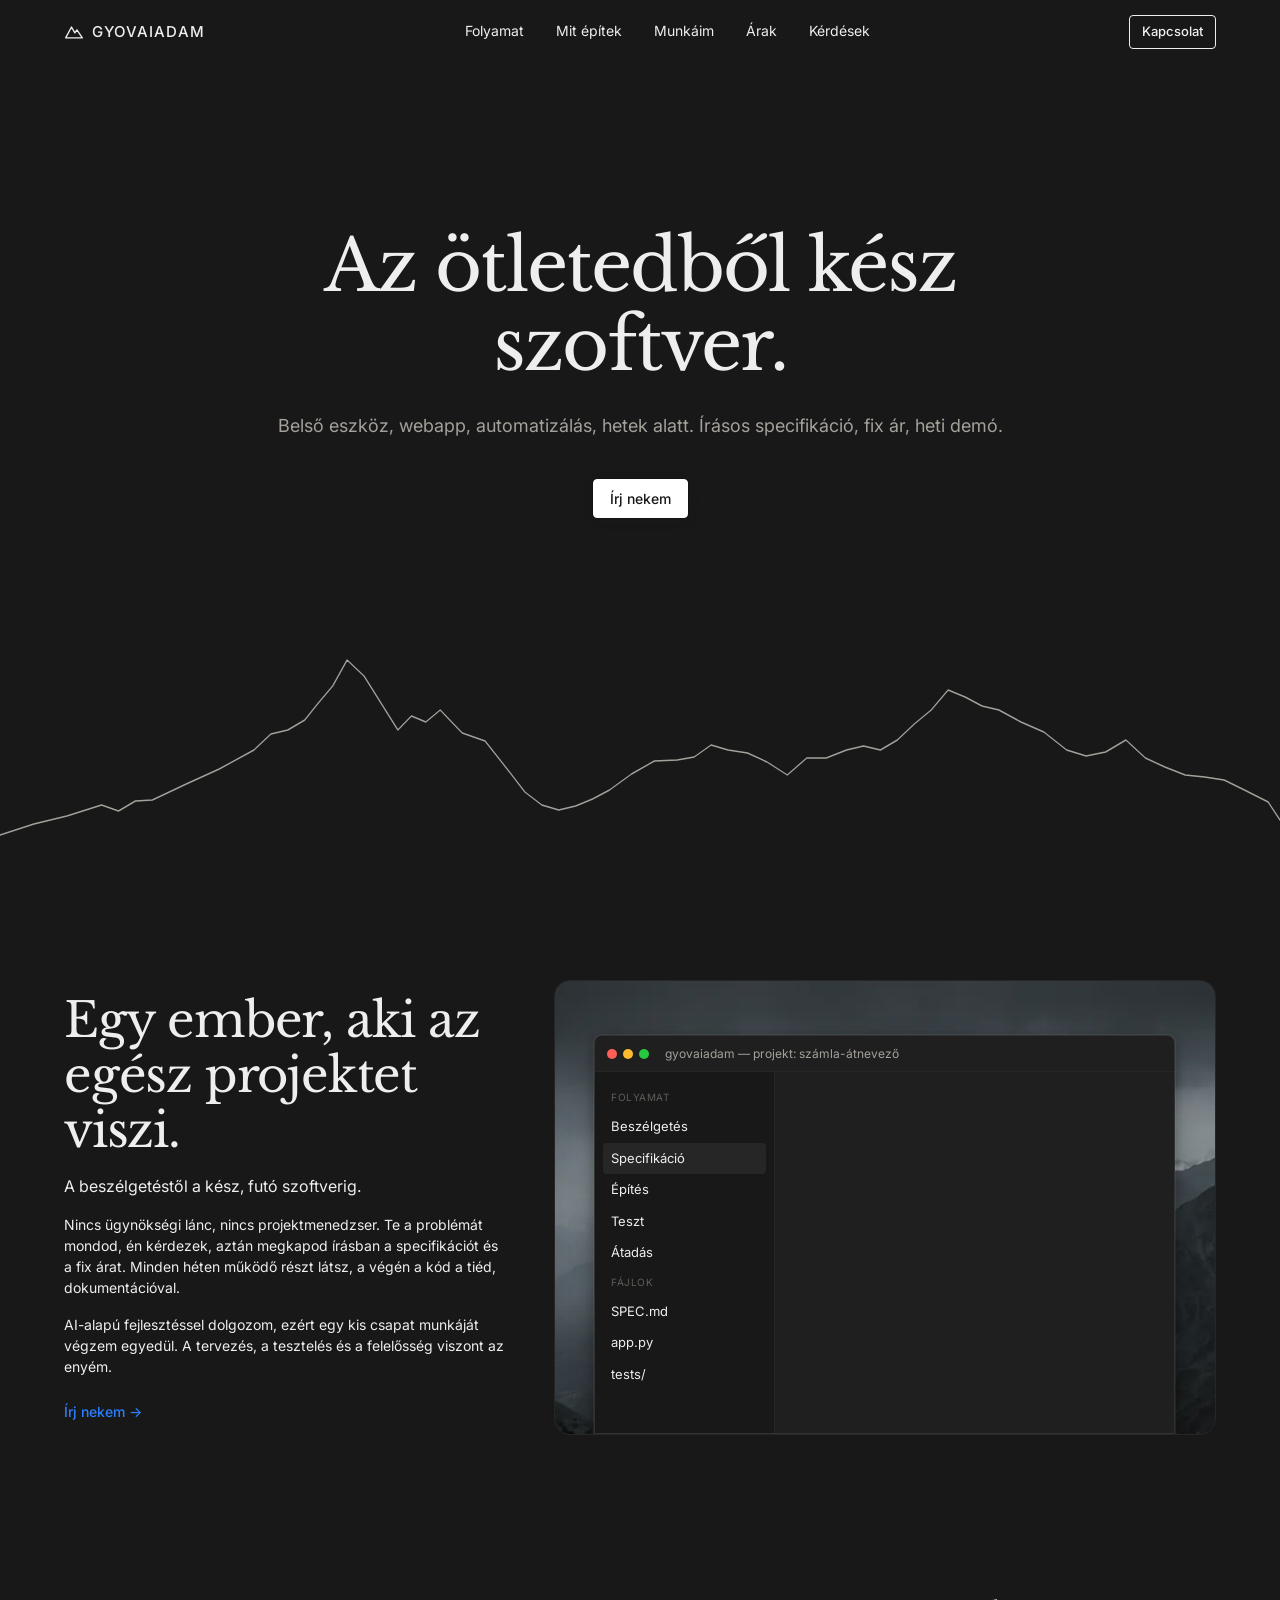
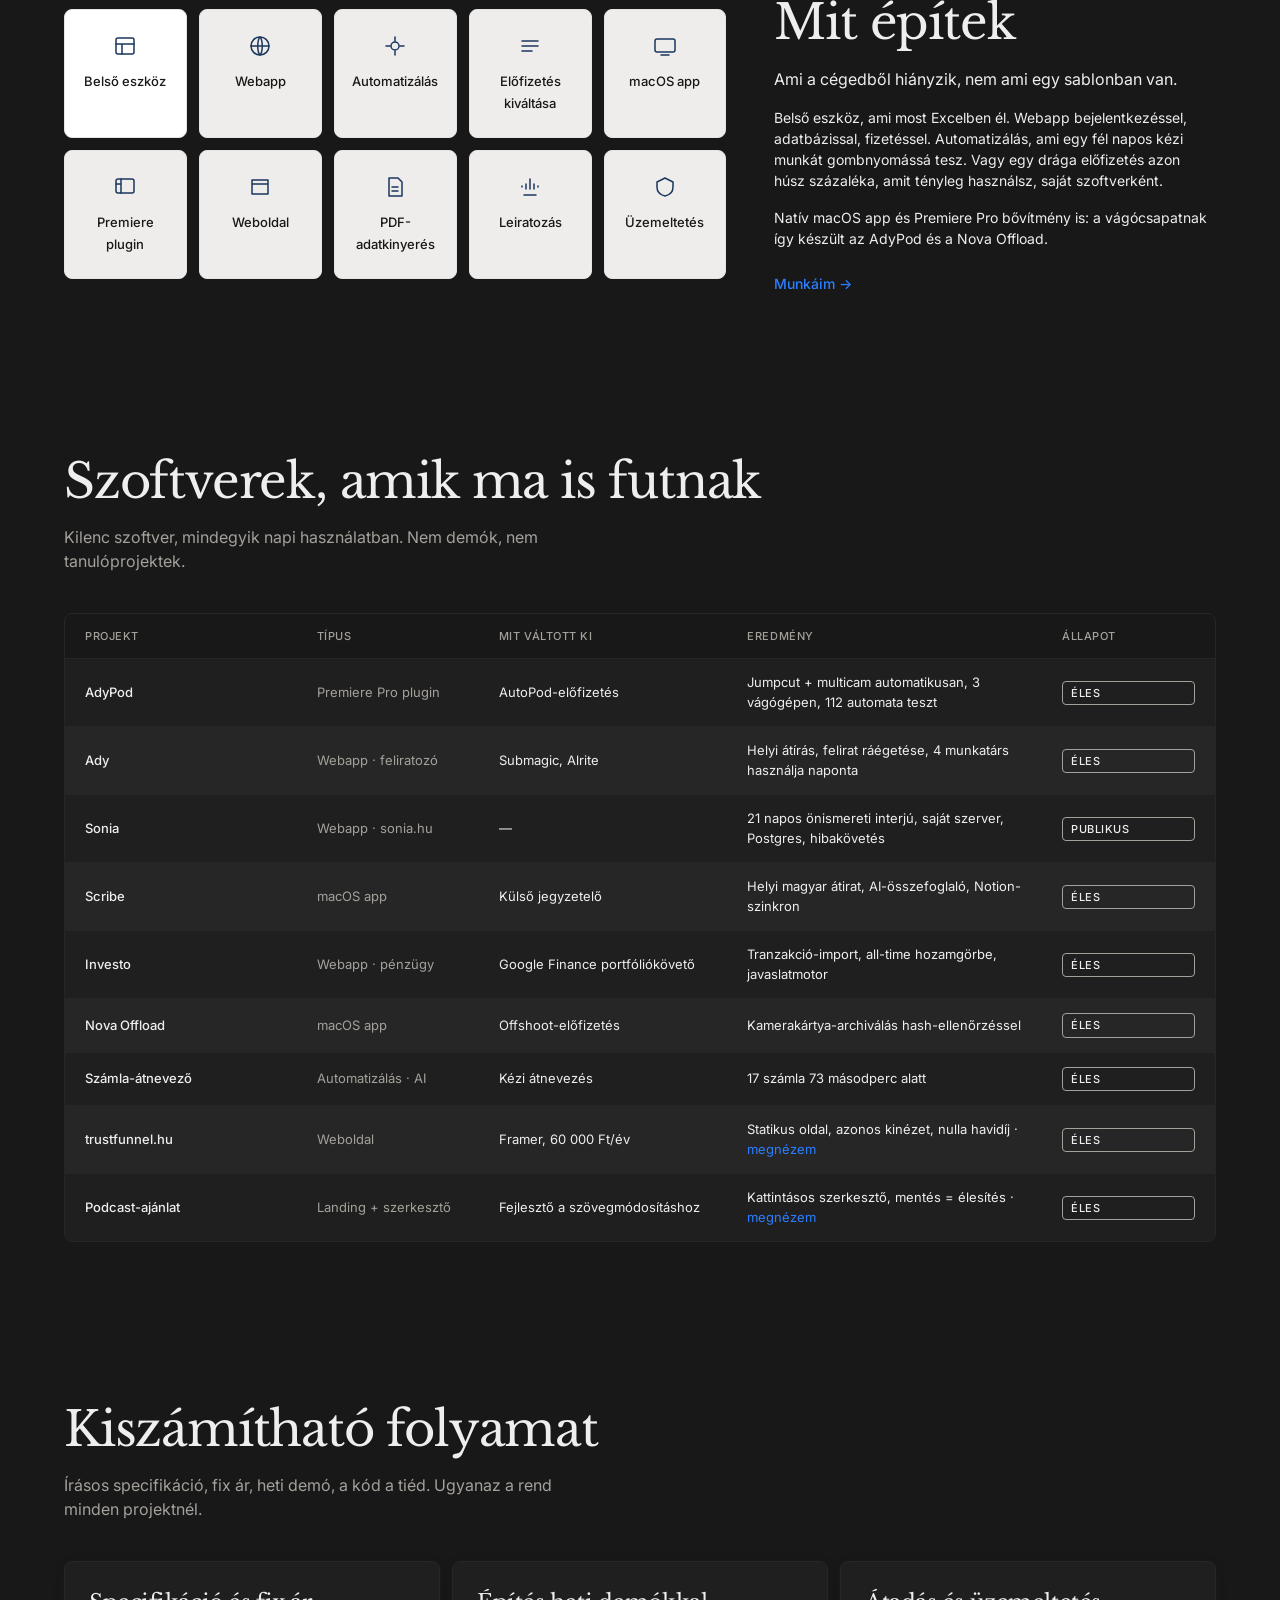
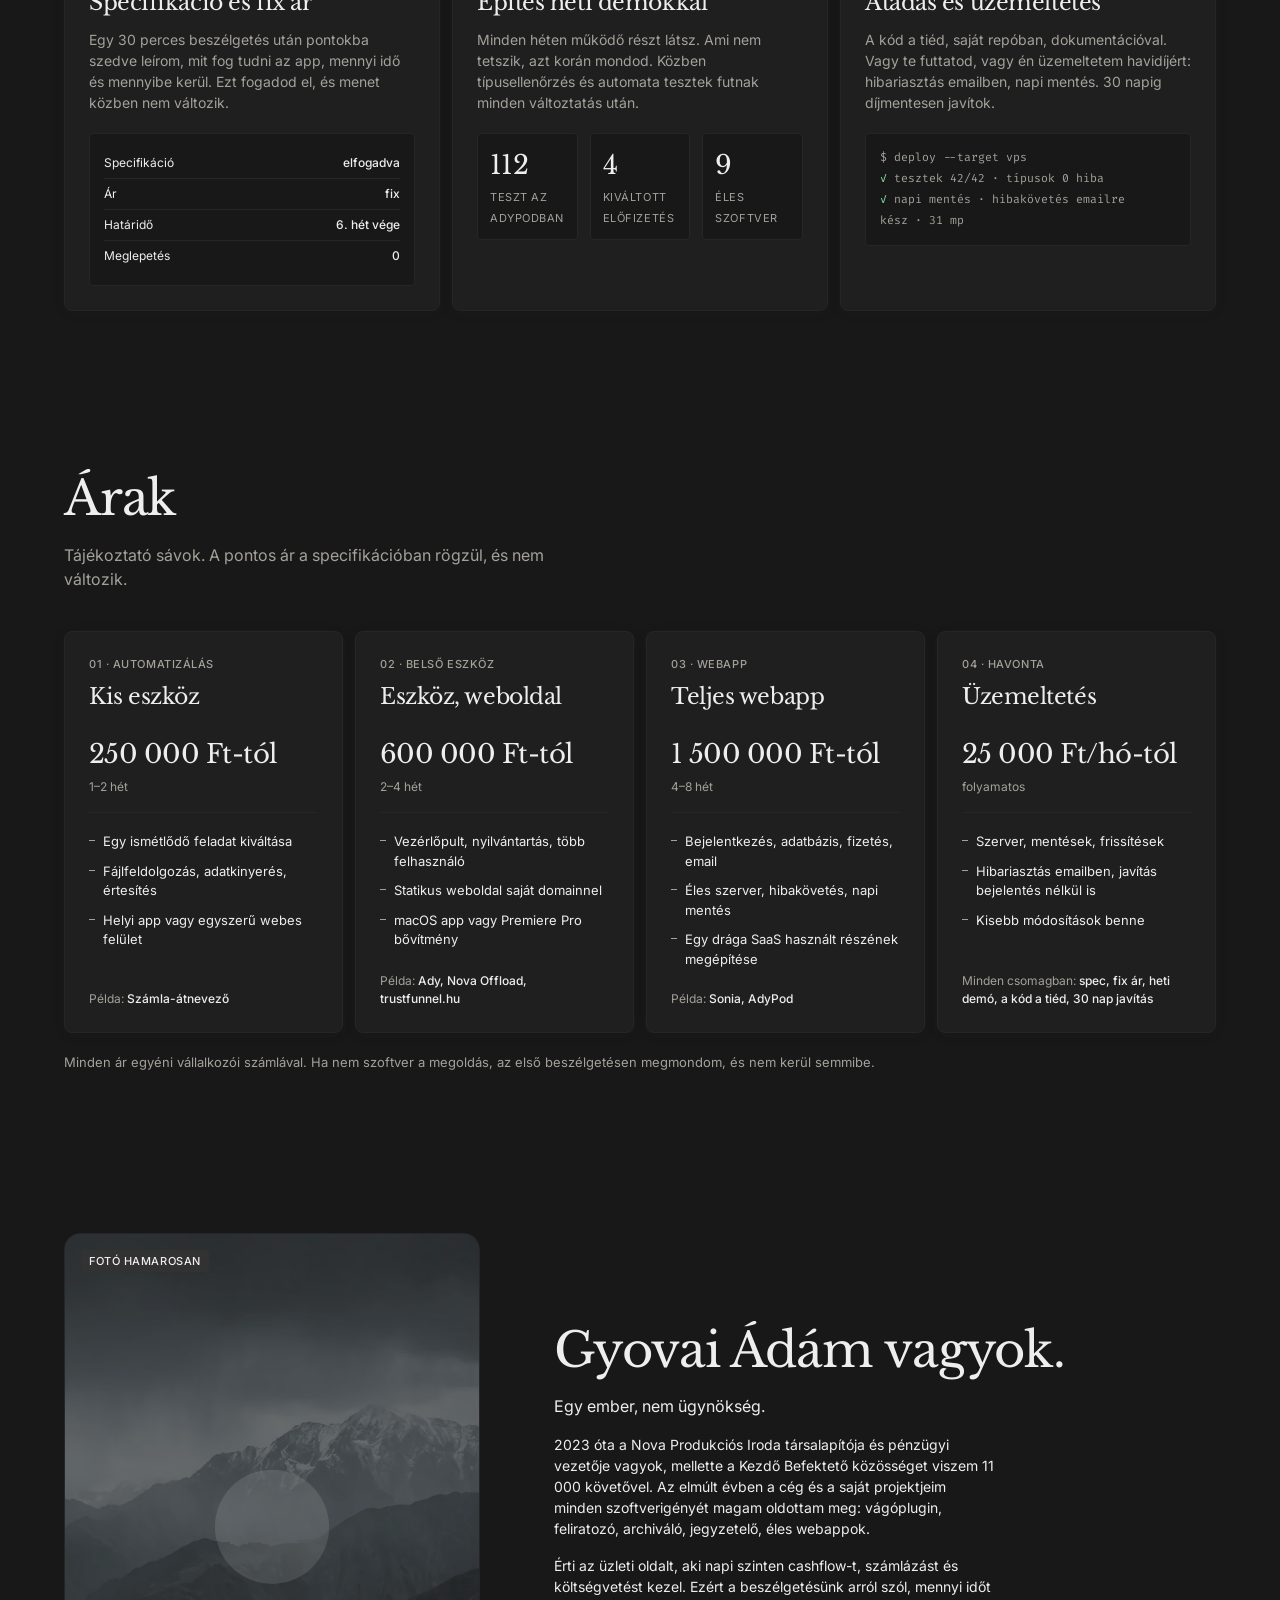
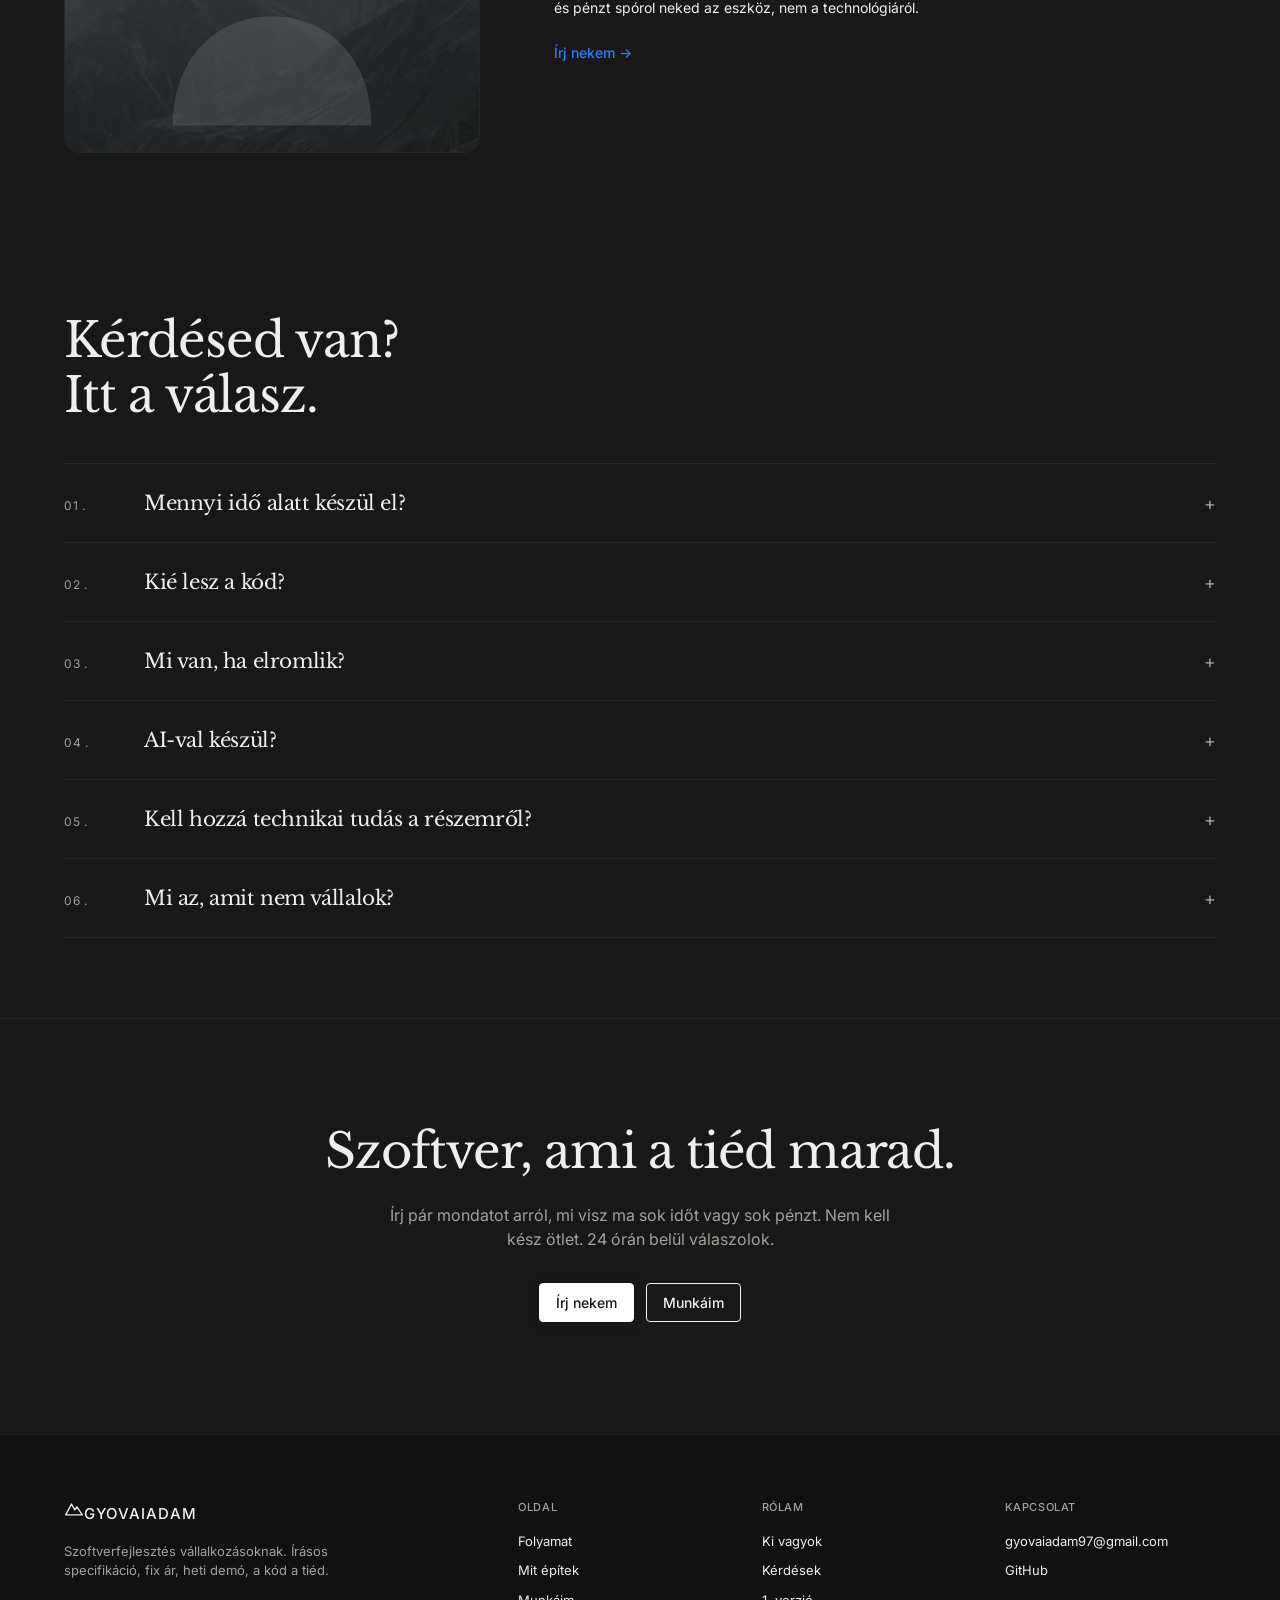
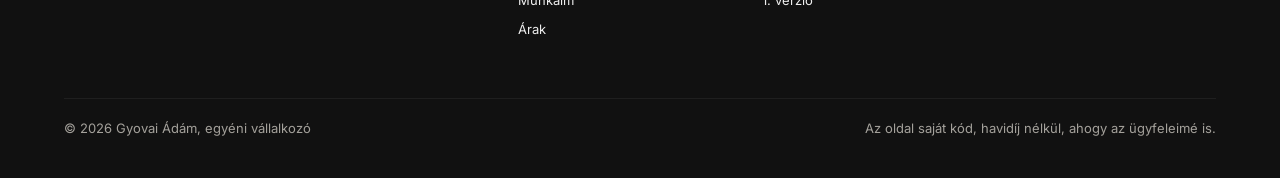
==== commit c7b41a0f: "v2: Altitude-stílusú változat a /v2/ alatt (éjféli szerkesztőségi: Libre Baskerville + Inter + Fira " ====
--- a/docs/v2/index.html
+++ b/docs/v2/index.html
@@ -6,246 +6,173 @@
   <title>Gyovai Ádám · Szoftver, hetek alatt (v2)</title>
   <meta name="robots" content="noindex">
   <meta name="description" content="Belső eszköz, webapp, automatizálás vagy egy drága előfizetés kiváltása. Írásos specifikáció, fix ár, heti demó.">
-  <meta name="theme-color" content="#f6f3f1">
-  <link rel="icon" href="data:image/svg+xml,%3Csvg xmlns='http://www.w3.org/2000/svg' viewBox='0 0 32 32'%3E%3Ccircle cx='16' cy='16' r='16' fill='%23f6f3f1'/%3E%3Cg fill='%23242424'%3E%3Ccircle cx='16' cy='6' r='2'/%3E%3Ccircle cx='23' cy='9' r='2'/%3E%3Ccircle cx='26' cy='16' r='2'/%3E%3Ccircle cx='23' cy='23' r='2'/%3E%3Ccircle cx='16' cy='26' r='2'/%3E%3Ccircle cx='9' cy='23' r='2'/%3E%3Ccircle cx='6' cy='16' r='2'/%3E%3Ccircle cx='9' cy='9' r='2'/%3E%3C/g%3E%3C/svg%3E">
+  <meta name="theme-color" content="#181818">
+  <link rel="icon" href="data:image/svg+xml,%3Csvg xmlns='http://www.w3.org/2000/svg' viewBox='0 0 32 32'%3E%3Crect width='32' height='32' rx='6' fill='%23181818'/%3E%3Cpath d='M4 24L12 9l5 8 3-4 8 11z' fill='none' stroke='%23eeeeee' stroke-width='1.6' stroke-linejoin='round'/%3E%3C/svg%3E">
   <link rel="preconnect" href="https://fonts.googleapis.com">
   <link rel="preconnect" href="https://fonts.gstatic.com" crossorigin>
-  <link href="https://fonts.googleapis.com/css2?family=Newsreader:ital,opsz,wght@0,6..72,400;1,6..72,400&family=IBM+Plex+Mono:wght@400;500&display=swap" rel="stylesheet">
+  <link href="https://fonts.googleapis.com/css2?family=Libre+Baskerville:wght@400&family=Inter:wght@400;500;600&family=Fira+Code:wght@400&display=swap" rel="stylesheet">
   <link rel="stylesheet" href="style.css">
 </head>
 <body>
 
-<div class="ann" id="ann"><span>Négy fizetős előfizetést váltottam ki saját szoftverrel. Nézd meg, miket építettem.</span><a class="btn btn-white" href="#munkaim">Munkáim</a><span class="x" id="annX" aria-label="Bezárás">×</span></div>
-
 <header class="wrap nav">
-  <div class="nav-l">
-    <a class="logo" href="#"><svg viewBox="0 0 44 44" aria-hidden="true"><g fill="#242424"><circle cx="22" cy="6" r="2.6"/><circle cx="33.3" cy="10.7" r="2.6"/><circle cx="38" cy="22" r="2.6"/><circle cx="33.3" cy="33.3" r="2.6"/><circle cx="22" cy="38" r="2.6"/><circle cx="10.7" cy="33.3" r="2.6"/><circle cx="6" cy="22" r="2.6"/><circle cx="10.7" cy="10.7" r="2.6"/></g></svg>gyovaiadam</a>
-    <nav class="nav-links" aria-label="Fő navigáció"><a href="#folyamat">Folyamat</a><a href="#munkaim">Munkáim</a><a href="#miert">Miért én</a><a href="#arak">Árak</a><a href="#rolam">Rólam</a></nav>
-  </div>
-  <div class="nav-r">
-    <a class="btn btn-black" href="#folyamat">Hogyan dolgozom <span class="ar">›</span></a>
-    <a class="btn btn-blue" href="mailto:gyovaiadam97@gmail.com?subject=Szoftver%20%C3%B6tlet">Írj nekem <span class="ar">›</span></a>
-  </div>
+  <a class="wordmark" href="#"><svg viewBox="0 0 24 24" fill="none" stroke="currentColor" stroke-width="1.6" stroke-linejoin="round"><path d="M2 19L9 6l4 7 2.5-3.5L22 19z"/></svg>gyovaiadam</a>
+  <nav class="nav-links" aria-label="Fő navigáció"><a href="#folyamat">Folyamat</a><a href="#mit-epitek">Mit építek</a><a href="#munkaim">Munkáim</a><a href="#arak">Árak</a><a href="#gyik">Kérdések</a></nav>
+  <a class="btn btn-sm" href="mailto:gyovaiadam97@gmail.com?subject=Szoftver%20%C3%B6tlet">Kapcsolat</a>
 </header>
 
 <main>
 
 <section class="hero">
-  <div class="wrap">
-    <h1>Az ötletedből kész szoftver, hetek alatt.</h1>
-    <p class="sub">Belső eszköz, webapp, automatizálás vagy egy drága előfizetés kiváltása. Írásos specifikáció, fix ár, heti demó. Egy ember építi, aki érti az üzleti oldalt is.</p>
-    <div class="hero-cta"><a class="btn btn-black" href="mailto:gyovaiadam97@gmail.com?subject=Szoftver%20%C3%B6tlet">Írj nekem</a><a class="btn btn-ghost" href="#munkaim">Munkáim</a></div>
-  </div>
-
-  <div class="pipe" aria-hidden="true">
-    <svg class="lines" viewBox="0 0 1272 520" preserveAspectRatio="none" fill="none">
-      <g stroke="#cecac8" stroke-width="1.2">
-        <path d="M200 60 C 330 60, 380 260, 536 260"/>
-        <path d="M200 160 C 330 160, 380 260, 536 260"/>
-        <path d="M200 260 L 536 260"/>
-        <path d="M200 360 C 330 360, 380 260, 536 260"/>
-        <path d="M200 460 C 330 460, 380 260, 536 260"/>
-        <path d="M736 260 C 900 260, 940 60, 1072 60"/>
-        <path d="M736 260 C 900 260, 940 160, 1072 160"/>
-        <path d="M736 260 L 1072 260"/>
-        <path d="M736 260 C 900 260, 940 360, 1072 360"/>
-        <path d="M736 260 C 900 260, 940 460, 1072 460"/>
-      </g>
-      <g stroke="#ff9473" stroke-width="1.6" class="flowg">
-        <path class="flow" d="M200 60 C 330 60, 380 260, 536 260"/>
-        <path class="flow" d="M200 360 C 330 360, 380 260, 536 260"/>
-        <path class="flow" d="M200 260 L 536 260"/>
-      </g>
-      <g stroke="#27a367" stroke-width="1.6">
-        <path class="flow" d="M736 260 C 900 260, 940 60, 1072 60"/>
-        <path class="flow" d="M736 260 L 1072 260"/>
-        <path class="flow" d="M736 260 C 900 260, 940 460, 1072 460"/>
-      </g>
-    </svg>
-    <div class="node" style="left:15.7%;top:11.5%"><svg viewBox="0 0 16 16"><path d="M8 1.5l1.8 3.7 4 .6-2.9 2.8.7 4L8 10.7l-3.6 1.9.7-4L2.2 5.8l4-.6z"/></svg>Ötlet, ami sose készül el</div>
-    <div class="node" style="left:15.7%;top:30.8%"><svg viewBox="0 0 16 16"><rect x="2" y="3" width="12" height="10" rx="1"/><path d="M2 7h12M6 3v10"/></svg>Excel-tábla, ami szétesik</div>
-    <div class="node" style="left:15.7%;top:50%"><svg viewBox="0 0 16 16"><circle cx="8" cy="8" r="6"/><path d="M8 5v3l2 2"/></svg>Ismétlődő kézi munka</div>
-    <div class="node" style="left:15.7%;top:69.2%"><svg viewBox="0 0 16 16"><rect x="2" y="4" width="12" height="8" rx="1.5"/><path d="M2 8h12"/></svg>Drága előfizetés</div>
-    <div class="node" style="left:15.7%;top:88.5%"><svg viewBox="0 0 16 16"><path d="M3 13l3-8 2 5 2-3 3 6z"/></svg>Fejben tartott folyamat</div>
-
-    <div class="tag" style="left:29%;top:19%"><i style="background:#ff9473"></i>Beszélgetés</div>
-    <div class="tag" style="left:33%;top:60%"><i style="background:#ecda98"></i>Fix ár</div>
-    <div class="tag" style="left:70%;top:38%"><i style="background:#27a367"></i>Heti demó</div>
-    <div class="tag" style="left:67%;top:80%"><i style="background:#a0b5eb"></i>Tesztek</div>
-
-    <div class="hub">
-      <div class="glow"></div><div class="dia"></div><div class="dia2"></div>
-      <span class="lab t">Specifikáció</span><span class="lab b">Átadás</span><span class="lab l">Építés</span><span class="lab r">Teszt</span>
-      <div class="core"><svg viewBox="0 0 44 44"><g fill="#242424"><circle cx="22" cy="6" r="2.6"/><circle cx="33.3" cy="10.7" r="2.6"/><circle cx="38" cy="22" r="2.6"/><circle cx="33.3" cy="33.3" r="2.6"/><circle cx="22" cy="38" r="2.6"/><circle cx="10.7" cy="33.3" r="2.6"/><circle cx="6" cy="22" r="2.6"/><circle cx="10.7" cy="10.7" r="2.6"/></g></svg></div>
-    </div>
-
-    <div class="node out" style="left:84.3%;top:11.5%">Webapp</div>
-    <div class="node out" style="left:84.3%;top:30.8%">Belső eszköz</div>
-    <div class="node out" style="left:84.3%;top:50%">Automatizálás</div>
-    <div class="node out" style="left:84.3%;top:69.2%">macOS app, plugin</div>
-    <div class="node out" style="left:84.3%;top:88.5%">Weboldal</div>
-  </div>
-  <div class="pipe-m" aria-hidden="true"><span>Ötlet</span><span>Excel-tábla</span><span>Kézi munka</span><span>Drága előfizetés</span><span class="core">Spec · Építés · Teszt · Átadás</span><span class="out">Webapp</span><span class="out">Belső eszköz</span><span class="out">Automatizálás</span><span class="out">macOS app</span><span class="out">Weboldal</span></div>
+  <h1>Az ötletedből kész szoftver.</h1>
+  <p class="sub">Belső eszköz, webapp, automatizálás, hetek alatt. Írásos specifikáció, fix ár, heti demó.</p>
+  <a class="btn btn-inv" href="mailto:gyovaiadam97@gmail.com?subject=Szoftver%20%C3%B6tlet">Írj nekem</a>
+  <svg class="ridge" viewBox="0 0 1512 260" preserveAspectRatio="none" aria-hidden="true"><path d="M0 235 L40 224 L79 216 L120 205 L140 211 L160 201 L180 200 L220 184 L259 169 L300 150 L320 134 L340 130 L360 120 L376 103 L393 86 L410 60 L430 76 L450 103 L470 130 L486 116 L503 122 L520 110 L546 133 L573 141 L600 170 L620 192 L640 205 L660 210 L680 206 L700 199 L720 190 L746 174 L773 161 L800 160 L820 157 L840 145 L860 150 L883 153 L906 162 L930 175 L953 158 L976 158 L1000 150 L1020 146 L1040 150 L1060 140 L1080 124 L1100 110 L1120 90 L1140 97 L1160 106 L1180 110 L1206 122 L1233 132 L1260 150 L1283 156 L1306 152 L1330 140 L1353 158 L1376 167 L1400 175 L1423 177 L1446 180 L1470 190 L1484 196 L1498 202 L1512 220"/></svg>
 </section>
 
-<section class="trust wrap">
-  <div class="eyebrow">Ezekkel az eszközökkel építek</div>
-  <div class="row"><span class="m">Python</span><span class="m">FastAPI</span><span>SvelteKit</span><span class="m">Postgres</span><span>Claude</span><span class="m">FFmpeg</span><span>Premiere Pro</span><span class="m">Stripe</span><span>Brevo</span></div>
-</section>
-
-<section class="sec wrap how" id="folyamat">
-  <h2 data-reveal>Hogyan dolgozom</h2>
-  <div class="grid2" style="margin-bottom:24px">
-    <div class="card" data-reveal>
-      <div><h3>Írásos specifikáció, fix ár</h3><p>Egy 30 perces beszélgetés után pontokba szedve leírom, mit fog tudni az app, mennyi idő és mennyibe kerül. Ezt fogadod el, ehhez tartom magam. Menet közben nem változik.</p></div>
-      <div class="art"><div class="doc"><b>Specifikáció · Számla-átnevező</b><div class="ln m"></div><div class="ln"></div><div class="ln s"></div><div class="ln m"></div><span class="ok">Elfogadva · 250 000 Ft</span></div></div>
+<section class="sec wrap" id="folyamat">
+  <div class="split">
+    <div class="copy" data-reveal>
+      <h2>Egy ember, aki az egész projektet viszi.</h2>
+      <p class="sub">A beszélgetéstől a kész, futó szoftverig.</p>
+      <p>Nincs ügynökségi lánc, nincs projektmenedzser. Te a problémát mondod, én kérdezek, aztán megkapod írásban a specifikációt és a fix árat. Minden héten működő részt látsz, a végén a kód a tiéd, dokumentációval.</p>
+      <p>AI-alapú fejlesztéssel dolgozom, ezért egy kis csapat munkáját végzem egyedül. A tervezés, a tesztelés és a felelősség viszont az enyém.</p>
+      <a class="link" href="mailto:gyovaiadam97@gmail.com?subject=Szoftver%20%C3%B6tlet">Írj nekem</a>
     </div>
-    <div class="card" data-reveal style="--d:.1s">
-      <div><h3>Építés heti demókkal</h3><p>Minden héten működő részt látsz. Ami nem tetszik, azt korán mondod, nem a végén. Közben típusellenőrzés és automata tesztek futnak minden változtatás után.</p></div>
-      <div class="art"><div class="cal"><span>1. hét</span><span>2. hét</span><span>3. hét</span><span>4. hét</span><span>5. hét</span><span>6. hét</span><span>7. hét</span><span>8. hét</span><i class="d"></i><i class="d"></i><i class="on"></i><i class="on"></i><i class="on"></i><i class="on"></i><i></i><i class="on"></i><div class="leg"><span><i style="background:var(--peri)"></i>Spec</span><span><i style="background:#f0faf4;border:1px solid #8fd8b3"></i>Demó</span><span><i style="background:#fff;border:1px solid var(--ash)"></i>Teszt</span></div></div></div>
-    </div>
-  </div>
-  <div class="card single" data-reveal>
-    <div class="grid2" style="align-items:center">
-      <div><h3>Átadás, üzemeltetés, hibakövetés</h3><p>A kód a tiéd, saját repóban, dokumentációval. Vagy te futtatod, vagy én üzemeltetem havidíjért: hibariasztás emailben, napi mentés, frissítések. Az átadás utáni 30 napban díjmentesen javítok.</p></div>
-      <div class="art"><div class="term"><div>$ deploy --target vps</div><div><span class="g">✓</span> tesztek: 42/42</div><div><span class="g">✓</span> típusellenőrzés: 0 hiba</div><div><span class="g">✓</span> napi mentés beállítva</div><div><span class="y">●</span> hibakövetés: riasztás emailre</div><div>kész · 31 mp</div></div></div>
-    </div>
-  </div>
-</section>
-
-<section class="wrap works" id="munkaim">
-  <div class="card" data-reveal>
-    <div>
-      <h2>Szoftverek, amik ma is futnak</h2>
-      <p>Mindegyiket egyedül építettem, és mindegyiket valaki naponta használja. Vágóplugin, feliratozó, archiváló, jegyzetelő, éles webappok. Nem demók, nem tanulóprojektek.</p>
-      <a class="btn btn-black" href="#projektek">Projektek részletesen</a>
-    </div>
-    <div class="list"><div class="wash"></div>
-      <div class="track">
-        <span class="item"><i>PP</i>AdyPod <small>Premiere plugin</small></span>
-        <span class="item"><i>WA</i>Ady <small>feliratozó</small></span>
-        <span class="item"><i>WA</i>Sonia <small>sonia.hu</small></span>
-        <span class="item"><i>OS</i>Scribe <small>macOS</small></span>
-        <span class="item"><i>WA</i>Investo <small>pénzügy</small></span>
-        <span class="item"><i>OS</i>Nova Offload <small>macOS</small></span>
-        <span class="item"><i>AI</i>Számla-átnevező <small>automatizálás</small></span>
-        <span class="item"><i>WW</i>trustfunnel.hu <small>weboldal</small></span>
-        <span class="item"><i>WW</i>Podcast-ajánlat <small>landing</small></span>
-        <span class="item"><i>PP</i>AdyPod <small>Premiere plugin</small></span>
-        <span class="item"><i>WA</i>Ady <small>feliratozó</small></span>
-        <span class="item"><i>WA</i>Sonia <small>sonia.hu</small></span>
-        <span class="item"><i>OS</i>Scribe <small>macOS</small></span>
-        <span class="item"><i>WA</i>Investo <small>pénzügy</small></span>
-        <span class="item"><i>OS</i>Nova Offload <small>macOS</small></span>
-        <span class="item"><i>AI</i>Számla-átnevező <small>automatizálás</small></span>
-        <span class="item"><i>WW</i>trustfunnel.hu <small>weboldal</small></span>
-        <span class="item"><i>WW</i>Podcast-ajánlat <small>landing</small></span>
+    <div class="visual" data-reveal style="--d:.1s" aria-hidden="true">
+      <picture><source media="(max-width: 700px)" srcset="img/mtn-m.webp"><img src="img/mtn.webp" alt=""></picture>
+      <div class="term">
+        <div class="bar"><i></i><i></i><i></i><span>gyovaiadam — projekt: számla-átnevező</span></div>
+        <div class="side"><div class="h">Folyamat</div><div>Beszélgetés</div><div class="on">Specifikáció</div><div>Építés</div><div>Teszt</div><div>Átadás</div><div class="h">Fájlok</div><div>SPEC.md</div><div>app.py</div><div>tests/</div></div>
+        <div class="main">
+          <div class="ln" style="--i:0"><span class="c"># SPEC.md — elfogadva, fix ár: 250 000 Ft</span></div>
+          <div class="ln" style="--i:1"><span class="k">cél:</span> bejövő számlák átnevezése dátum + kiállító szerint</div>
+          <div class="ln" style="--i:2"><span class="k">bemenet:</span> ZIP vagy PDF-ek, vegyesen</div>
+          <div class="ln" style="--i:3"><span class="k">kimenet:</span> ÉÉÉÉ-HH-NN_Kiállító.pdf, aznapi mappában</div>
+          <div class="ln" style="--i:4"><span class="k">határidő:</span> 2. hét vége · heti demó: péntek</div>
+          <div class="ln" style="--i:5">&nbsp;</div>
+          <div class="ln" style="--i:6"><span class="c">$</span> pytest -q</div>
+          <div class="ln" style="--i:7"><span class="g">✓</span> 12 passed <span class="c">in 1.8s</span></div>
+          <div class="ln" style="--i:8"><span class="c">$</span> run bejovo.zip → <span class="g">17/17 kész · 73 mp</span></div>
+          <div class="ln" style="--i:9"><span class="b">→ átadás: repo + doksi + 30 nap díjmentes javítás</span> <span class="cur"></span></div>
+        </div>
       </div>
     </div>
   </div>
 </section>
 
-<section class="sec wrap" id="projektek">
-  <h2 data-reveal>Kilenc szoftver, egy ember</h2>
-  <div class="grid3">
-    <div class="card wash-mint" data-reveal><svg class="ic" viewBox="0 0 24 24"><rect x="3" y="5" width="18" height="14" rx="2"/><path d="M3 10h18M9 19v-9"/></svg><h3>AdyPod</h3><p>Jumpcut és multicam vágás Premiere Próban: csend-detektálás, beszélőfelismerés a kamerák hangjából. Az AutoPod-előfizetés kiváltva, három vágógépen éles, 112 automata teszt.</p></div>
-    <div class="card wash-peri" data-reveal style="--d:.05s"><svg class="ic" viewBox="0 0 24 24"><path d="M4 6h16v10H4zM8 20h8"/></svg><h3>Ady</h3><p>Feliratozó webapp a stúdiónak: helyi átírás szószintű időzítéssel, felirat ráégetése, átirat öt formátumban. Submagic és Alrite kiváltva, négy munkatárs használja naponta.</p></div>
-    <div class="card wash-coral" data-reveal style="--d:.1s"><svg class="ic" viewBox="0 0 24 24"><circle cx="12" cy="12" r="9"/><path d="M12 7v5l3 2"/></svg><h3>Sonia</h3><p>21 napos önismereti interjú: esténként kérdez, hangban vagy szövegben válaszolsz. Saját szerver, Postgres, hibakövetés, heti email. Publikus termék a sonia.hu-n.</p></div>
-    <div class="card wash-gold" data-reveal><svg class="ic" viewBox="0 0 24 24"><path d="M5 4h14v16H5zM9 9h6M9 13h6"/></svg><h3>Scribe</h3><p>Megbeszélés-jegyző macOS-re: helyben futó magyar átirat, AI-összefoglaló, archívum, Notion-szinkron. A kész összefoglalón kívül semmi nem hagyja el a gépet.</p></div>
-    <div class="card wash-lav" data-reveal style="--d:.05s"><svg class="ic" viewBox="0 0 24 24"><path d="M4 18l5-6 4 3 7-9"/></svg><h3>Investo</h3><p>Portfólióelemző: tranzakció-import Excelből, all-time hozamgörbe, szabályalapú javaslatmotor. A Google Finance portfóliókövetőjét váltotta ki.</p></div>
-    <div class="card wash-orange" data-reveal style="--d:.1s"><svg class="ic" viewBox="0 0 24 24"><path d="M4 7h16v12H4zM8 7V4h8v3"/></svg><h3>Nova Offload</h3><p>Kamerakártyák archiválása SSD-re és HDD-re egy olvasással, hash-ellenőrzéssel, a stúdió kézikönyve szerint. Az Offshoot-előfizetés kiváltva.</p></div>
-    <div class="card wash-mint" data-reveal><svg class="ic" viewBox="0 0 24 24"><path d="M6 3h9l4 4v14H6zM9 12h6M9 16h6"/></svg><h3>Számla-átnevező</h3><p>Bedobod a ZIP-et, a számlák dátum és kiállító szerint átnevezve jönnek vissza. AI-alapú kinyerés, öt párhuzamos szálon. 17 számla 73 másodperc alatt.</p></div>
-    <div class="card wash-peri" data-reveal style="--d:.05s"><svg class="ic" viewBox="0 0 24 24"><circle cx="12" cy="12" r="9"/><path d="M3 12h18M12 3c-3 3-3 15 0 18M12 3c3 3 3 15 0 18"/></svg><h3>trustfunnel.hu</h3><p>Framer-oldal kiváltása statikus oldallal: saját domain, HTTPS, minden elem helyben, nulla havidíj. Évi 60 000 Ft megtakarítás, azonos kinézet.</p></div>
-    <div class="card wash-gold" data-reveal style="--d:.1s"><svg class="ic" viewBox="0 0 24 24"><path d="M4 5h16v11H4zM8 20h8M12 16v4"/></svg><h3>Podcast-ajánlat oldal</h3><p>Ajánlati landing, mellé kattintásos szövegszerkesztő: a nem fejlesztő kolléga átírja a szöveget, a mentés magától élesít. Szövegmódosítás fejlesztő nélkül.</p></div>
+<section class="sec wrap" id="mit-epitek">
+  <div class="split rev">
+    <div class="tiles" data-reveal>
+      <div class="tile hl"><svg viewBox="0 0 24 24"><rect x="3" y="4" width="18" height="16" rx="2"/><path d="M3 10h18M9 20V10"/></svg><span>Belső eszköz</span></div>
+      <div class="tile"><svg viewBox="0 0 24 24"><circle cx="12" cy="12" r="9"/><path d="M3 12h18M12 3c-3 3-3 15 0 18M12 3c3 3 3 15 0 18"/></svg><span>Webapp</span></div>
+      <div class="tile"><svg viewBox="0 0 24 24"><path d="M12 3v4M12 17v4M3 12h4M17 12h4"/><circle cx="12" cy="12" r="4"/></svg><span>Automatizálás</span></div>
+      <div class="tile"><svg viewBox="0 0 24 24"><path d="M4 7h16M4 12h16M4 17h10"/></svg><span>Előfizetés kiváltása</span></div>
+      <div class="tile"><svg viewBox="0 0 24 24"><rect x="2" y="5" width="20" height="13" rx="2"/><path d="M8 21h8"/></svg><span>macOS app</span></div>
+      <div class="tile"><svg viewBox="0 0 24 24"><rect x="3" y="4" width="18" height="14" rx="2"/><path d="M8 4v14M3 9h5"/></svg><span>Premiere plugin</span></div>
+      <div class="tile"><svg viewBox="0 0 24 24"><path d="M4 5h16v14H4zM4 9h16"/></svg><span>Weboldal</span></div>
+      <div class="tile"><svg viewBox="0 0 24 24"><path d="M6 3h9l4 4v14H6zM9 12h6M9 16h6"/></svg><span>PDF-adatkinyerés</span></div>
+      <div class="tile"><svg viewBox="0 0 24 24"><path d="M12 4v10M8 9v5M16 9v5M4 11v1M20 11v1"/><path d="M6 20h12"/></svg><span>Leiratozás</span></div>
+      <div class="tile"><svg viewBox="0 0 24 24"><path d="M12 3l8 4v5c0 5-3.5 8-8 9-4.5-1-8-4-8-9V7z"/></svg><span>Üzemeltetés</span></div>
+    </div>
+    <div class="copy" data-reveal style="--d:.1s">
+      <h2>Mit építek</h2>
+      <p class="sub">Ami a cégedből hiányzik, nem ami egy sablonban van.</p>
+      <p>Belső eszköz, ami most Excelben él. Webapp bejelentkezéssel, adatbázissal, fizetéssel. Automatizálás, ami egy fél napos kézi munkát gombnyomássá tesz. Vagy egy drága előfizetés azon húsz százaléka, amit tényleg használsz, saját szoftverként.</p>
+      <p>Natív macOS app és Premiere Pro bővítmény is: a vágócsapatnak így készült az AdyPod és a Nova Offload.</p>
+      <a class="link" href="#munkaim">Munkáim</a>
+    </div>
   </div>
 </section>
 
-<section class="sec wrap" id="miert">
-  <h2 data-reveal>Miért velem</h2>
-  <div class="grid2">
-    <div class="card wash-peri" data-reveal><svg class="ic" viewBox="0 0 24 24"><path d="M12 3l8 4v5c0 5-3.5 8-8 9-4.5-1-8-4-8-9V7z"/></svg><h3>Fix ár, nulla meglepetés</h3><p>Nem óradíj, nem „majd meglátjuk". A specifikációban rögzített ár az utolsó forintig ugyanaz marad az átadásnál is. Ha valamit menet közben kérsz hozzá, arról külön, előre beszélünk.</p></div>
-    <div class="card wash-gold" data-reveal style="--d:.1s"><svg class="ic" viewBox="0 0 24 24"><path d="M13 2L4 14h7l-1 8 9-12h-7z"/></svg><h3>Hetek, nem hónapok</h3><p>Nincs ügynökségi lánc, nincs projektmenedzser, nincs átadás-átvételi színház. Kis eszköz 1–2 hét, teljes webapp 4–8. AI-alapú fejlesztéssel egy kis csapat munkáját végzem egyedül.</p></div>
-    <div class="card wash-lav" data-reveal><svg class="ic" viewBox="0 0 24 24"><path d="M8 8l-4 4 4 4M16 8l4 4-4 4M14 4l-4 16"/></svg><h3>A kód a tiéd</h3><p>Saját GitHub-repóban kapod, dokumentációval, úgy, hogy bárki tovább tudja vinni. Nincs bezárás, nincs titkos rendszer, nincs „csak én értem".</p></div>
-    <div class="card wash-orange" data-reveal style="--d:.1s"><svg class="ic" viewBox="0 0 24 24"><path d="M4 18l5-6 4 3 7-9M4 21h16"/></svg><h3>Érti az üzleti oldalt is</h3><p>Napi szinten cashflow-t, számlázást és költségvetést kezelek egy produkciós cégnél. A beszélgetésünk arról szól, mennyi időt és pénzt spórol az eszköz, nem arról, milyen technológiával készül.</p></div>
+<section class="sec wrap" id="munkaim">
+  <h2 data-reveal>Szoftverek, amik ma is futnak</h2>
+  <p class="sub" data-reveal>Kilenc szoftver, mindegyik napi használatban. Nem demók, nem tanulóprojektek.</p>
+  <div class="table" data-reveal>
+    <div class="thead"><span>Projekt</span><span>Típus</span><span>Mit váltott ki</span><span>Eredmény</span><span>Állapot</span></div>
+    <div class="tr"><b>AdyPod</b><span class="muted">Premiere Pro plugin</span><span>AutoPod-előfizetés</span><span>Jumpcut + multicam automatikusan, 3 vágógépen, 112 automata teszt</span><span class="badge live">Éles</span></div>
+    <div class="tr"><b>Ady</b><span class="muted">Webapp · feliratozó</span><span>Submagic, Alrite</span><span>Helyi átírás, felirat ráégetése, 4 munkatárs használja naponta</span><span class="badge live">Éles</span></div>
+    <div class="tr"><b>Sonia</b><span class="muted">Webapp · sonia.hu</span><span>—</span><span>21 napos önismereti interjú, saját szerver, Postgres, hibakövetés</span><span class="badge live">Publikus</span></div>
+    <div class="tr"><b>Scribe</b><span class="muted">macOS app</span><span>Külső jegyzetelő</span><span>Helyi magyar átirat, AI-összefoglaló, Notion-szinkron</span><span class="badge live">Éles</span></div>
+    <div class="tr"><b>Investo</b><span class="muted">Webapp · pénzügy</span><span>Google Finance portfóliókövető</span><span>Tranzakció-import, all-time hozamgörbe, javaslatmotor</span><span class="badge live">Éles</span></div>
+    <div class="tr"><b>Nova Offload</b><span class="muted">macOS app</span><span>Offshoot-előfizetés</span><span>Kamerakártya-archiválás hash-ellenőrzéssel</span><span class="badge live">Éles</span></div>
+    <div class="tr"><b>Számla-átnevező</b><span class="muted">Automatizálás · AI</span><span>Kézi átnevezés</span><span>17 számla 73 másodperc alatt</span><span class="badge live">Éles</span></div>
+    <div class="tr"><b>trustfunnel.hu</b><span class="muted">Weboldal</span><span>Framer, 60 000 Ft/év</span><span>Statikus oldal, azonos kinézet, nulla havidíj · <a href="https://www.trustfunnel.hu" target="_blank" rel="noopener">megnézem</a></span><span class="badge live">Éles</span></div>
+    <div class="tr"><b>Podcast-ajánlat</b><span class="muted">Landing + szerkesztő</span><span>Fejlesztő a szövegmódosításhoz</span><span>Kattintásos szerkesztő, mentés = élesítés · <a href="https://podcast.novastudio.hu" target="_blank" rel="noopener">megnézem</a></span><span class="badge live">Éles</span></div>
   </div>
 </section>
 
-<section class="sec wrap">
-  <h2 data-reveal>Három lépésben indulunk</h2>
-  <div class="steps">
-    <div class="card" data-reveal><div class="n">01.</div><h3>Írsz pár mondatot</h3><p>Nem kell kész ötlet, nem kell specifikáció. Elég annyi, mi az, ami ma sok időt visz vagy sok pénzbe kerül. 24 órán belül válaszolok.</p></div>
-    <div class="card" data-reveal style="--d:.1s"><div class="n">02.</div><h3>Beszélgetünk 30 percet</h3><p>Te a problémát mondod, én kérdezek. Utána megkapod írásban a specifikációt és a fix árat. Ha nem szoftver a megoldás, azt is megmondom, ingyen.</p></div>
-    <div class="card" data-reveal style="--d:.2s"><div class="n">03.</div><h3>Heti demók, aztán átadás</h3><p>Minden héten működő részt látsz. A végén közösen teszteljük, megkapod a kódot és a dokumentációt, és 30 napig díjmentesen javítok.</p></div>
+<section class="sec wrap" id="hogyan">
+  <h2 data-reveal>Kiszámítható folyamat</h2>
+  <p class="sub" data-reveal>Írásos specifikáció, fix ár, heti demó, a kód a tiéd. Ugyanaz a rend minden projektnél.</p>
+  <div class="cards3">
+    <div class="card" data-reveal><h3>Specifikáció és fix ár</h3><p>Egy 30 perces beszélgetés után pontokba szedve leírom, mit fog tudni az app, mennyi idő és mennyibe kerül. Ezt fogadod el, és menet közben nem változik.</p><div class="mini"><div class="row"><span>Specifikáció</span><b>elfogadva</b></div><div class="row"><span>Ár</span><b>fix</b></div><div class="row"><span>Határidő</span><b>6. hét vége</b></div><div class="row"><span>Meglepetés</span><b>0</b></div></div></div>
+    <div class="card" data-reveal style="--d:.1s"><h3>Építés heti demókkal</h3><p>Minden héten működő részt látsz. Ami nem tetszik, azt korán mondod. Közben típusellenőrzés és automata tesztek futnak minden változtatás után.</p><div class="stats"><div><b>112</b><span>teszt az AdyPodban</span></div><div><b>4</b><span>kiváltott előfizetés</span></div><div><b>9</b><span>éles szoftver</span></div></div></div>
+    <div class="card" data-reveal style="--d:.2s"><h3>Átadás és üzemeltetés</h3><p>A kód a tiéd, saját repóban, dokumentációval. Vagy te futtatod, vagy én üzemeltetem havidíjért: hibariasztás emailben, napi mentés. 30 napig díjmentesen javítok.</p><div class="mini"><div class="k"><div><span class="c">$</span> deploy --target vps</div><div><span class="g">✓</span> tesztek 42/42 · típusok 0 hiba</div><div><span class="g">✓</span> napi mentés · hibakövetés emailre</div><div>kész · 31 mp</div></div></div></div>
   </div>
 </section>
 
 <section class="sec wrap" id="arak">
   <h2 data-reveal>Árak</h2>
+  <p class="sub" data-reveal>Tájékoztató sávok. A pontos ár a specifikációban rögzül, és nem változik.</p>
   <div class="prices">
-    <div class="card" data-reveal><div class="n">01 · Automatizálás</div><h3>Kis eszköz</h3><div class="meta"><div><small>Időtáv</small><b>1–2 hét</b></div><div><small>Ár</small><b>250 000 Ft-tól</b></div></div><ul><li>Egy jól körülhatárolt, ismétlődő feladat kiváltása</li><li>Fájlfeldolgozás, adatkinyerés, értesítés</li><li>Helyi app vagy egyszerű webes felület</li></ul><div class="ex">Példa<b>Számla-átnevező</b></div></div>
-    <div class="card" data-reveal style="--d:.05s"><div class="n">02 · Belső eszköz</div><h3>Eszköz, weboldal</h3><div class="meta"><div><small>Időtáv</small><b>2–4 hét</b></div><div><small>Ár</small><b>600 000 Ft-tól</b></div></div><ul><li>Vezérlőpult, nyilvántartás, több felhasználó</li><li>Statikus weboldal vagy landing saját domainnel</li><li>macOS app vagy Premiere Pro bővítmény</li></ul><div class="ex">Példa<b>Ady, Nova Offload, trustfunnel.hu</b></div></div>
-    <div class="card" data-reveal style="--d:.1s"><div class="n">03 · Webapp</div><h3>Teljes webapp</h3><div class="meta"><div><small>Időtáv</small><b>4–8 hét</b></div><div><small>Ár</small><b>1 500 000 Ft-tól</b></div></div><ul><li>Bejelentkezés, adatbázis, fizetés, email</li><li>Éles szerver, hibakövetés, napi mentés</li><li>Egy drága SaaS azon részének megépítése, amit használsz</li></ul><div class="ex">Példa<b>Sonia, AdyPod</b></div></div>
-    <div class="card" data-reveal style="--d:.15s"><div class="n">04 · Havonta</div><h3>Üzemeltetés</h3><div class="meta"><div><small>Időtáv</small><b>folyamatos</b></div><div><small>Ár</small><b>25 000 Ft/hó-tól</b></div></div><ul><li>Szerver, mentések, biztonsági frissítések</li><li>Hibariasztás emailben, javítás bejelentés nélkül is</li><li>Kisebb módosítások benne</li></ul><div class="ex">Minden csomagban<b>spec, fix ár, heti demó, a kód a tiéd, 30 nap javítás</b></div></div>
+    <div class="card" data-reveal><div class="lbl">01 · Automatizálás</div><h3>Kis eszköz</h3><div class="amt">250 000 Ft-tól</div><div class="time">1–2 hét</div><ul><li>Egy ismétlődő feladat kiváltása</li><li>Fájlfeldolgozás, adatkinyerés, értesítés</li><li>Helyi app vagy egyszerű webes felület</li></ul><div class="ex">Példa: <b>Számla-átnevező</b></div></div>
+    <div class="card" data-reveal style="--d:.05s"><div class="lbl">02 · Belső eszköz</div><h3>Eszköz, weboldal</h3><div class="amt">600 000 Ft-tól</div><div class="time">2–4 hét</div><ul><li>Vezérlőpult, nyilvántartás, több felhasználó</li><li>Statikus weboldal saját domainnel</li><li>macOS app vagy Premiere Pro bővítmény</li></ul><div class="ex">Példa: <b>Ady, Nova Offload, trustfunnel.hu</b></div></div>
+    <div class="card" data-reveal style="--d:.1s"><div class="lbl">03 · Webapp</div><h3>Teljes webapp</h3><div class="amt">1 500 000 Ft-tól</div><div class="time">4–8 hét</div><ul><li>Bejelentkezés, adatbázis, fizetés, email</li><li>Éles szerver, hibakövetés, napi mentés</li><li>Egy drága SaaS használt részének megépítése</li></ul><div class="ex">Példa: <b>Sonia, AdyPod</b></div></div>
+    <div class="card" data-reveal style="--d:.15s"><div class="lbl">04 · Havonta</div><h3>Üzemeltetés</h3><div class="amt">25 000 Ft/hó-tól</div><div class="time">folyamatos</div><ul><li>Szerver, mentések, frissítések</li><li>Hibariasztás emailben, javítás bejelentés nélkül is</li><li>Kisebb módosítások benne</li></ul><div class="ex">Minden csomagban: <b>spec, fix ár, heti demó, a kód a tiéd, 30 nap javítás</b></div></div>
   </div>
-  <p class="prices-note">Tájékoztató sávok, a pontos ár a specifikációban rögzül. Minden ár egyéni vállalkozói számlával.</p>
+  <p class="note">Minden ár egyéni vállalkozói számlával. Ha nem szoftver a megoldás, az első beszélgetésen megmondom, és nem kerül semmibe.</p>
 </section>
 
-<section class="sec wrap" id="rolam">
-  <h2 data-reveal>Rólam</h2>
-  <div class="about">
-    <div class="card portrait" data-reveal><span class="badge">Fotó hamarosan</span><svg viewBox="0 0 200 250" aria-hidden="true"><circle cx="100" cy="90" r="46" fill="currentColor"/><path d="M20 250c0-55 36-88 80-88s80 33 80 88" fill="currentColor"/></svg></div>
-    <div class="card" data-reveal style="--d:.1s">
-      <h3 style="margin-top:0;font-size:32px">Gyovai Ádám vagyok. Egy ember, nem ügynökség.</h3>
-      <p class="big">2023 óta a Nova Produkciós Iroda társalapítója és pénzügyi vezetője vagyok, mellette a Kezdő Befektető közösséget viszem 11 000 követővel.</p>
-      <p>Az elmúlt évben a cég és a saját projektjeim minden szoftverigényét magam oldottam meg: vágóplugin, feliratozó, archiváló, jegyzetelő, éles webappok.</p>
-      <p>AI-alapú fejlesztéssel dolgozom, ezért egy kis csapat munkáját tudom egyedül elvégezni. A tervezés, a tesztelés és a felelősség viszont az enyém: minden sor kód átmegy típusellenőrzésen és automata teszteken, mielőtt hozzád kerül.</p>
-      <a class="tlink" href="mailto:gyovaiadam97@gmail.com?subject=Szoftver%20%C3%B6tlet">Írj nekem</a>
+<section class="sec wrap about" id="rolam">
+  <div class="split">
+    <div class="photo" data-reveal aria-label="Portré helye"><img src="img/mtn.webp" alt=""><span class="badge">Fotó hamarosan</span><svg viewBox="0 0 200 250" aria-hidden="true"><circle cx="100" cy="90" r="46" fill="currentColor"/><path d="M20 250c0-55 36-88 80-88s80 33 80 88" fill="currentColor"/></svg></div>
+    <div class="copy" data-reveal style="--d:.1s">
+      <h2>Gyovai Ádám vagyok.</h2>
+      <p class="sub">Egy ember, nem ügynökség.</p>
+      <p>2023 óta a Nova Produkciós Iroda társalapítója és pénzügyi vezetője vagyok, mellette a Kezdő Befektető közösséget viszem 11 000 követővel. Az elmúlt évben a cég és a saját projektjeim minden szoftverigényét magam oldottam meg: vágóplugin, feliratozó, archiváló, jegyzetelő, éles webappok.</p>
+      <p>Érti az üzleti oldalt, aki napi szinten cashflow-t, számlázást és költségvetést kezel. Ezért a beszélgetésünk arról szól, mennyi időt és pénzt spórol neked az eszköz, nem a technológiáról.</p>
+      <a class="link" href="mailto:gyovaiadam97@gmail.com?subject=Szoftver%20%C3%B6tlet">Írj nekem</a>
     </div>
   </div>
 </section>
 
 <section class="sec wrap" id="gyik">
-  <h2 data-reveal>Gyakori kérdések</h2>
+  <h2 data-reveal>Kérdésed van?<br>Itt a válasz.</h2>
   <div class="faq" data-reveal>
-    <details><summary>Mennyi idő alatt készül el?</summary><p>Kis eszköz 1–2 hét, belső rendszer 2–4 hét, teljes webapp 4–8 hét. A specifikációban pontos határidő van, és heti demón látod, hol tart.</p></details>
-    <details><summary>Kié lesz a kód?</summary><p>A tiéd. Saját GitHub-repóban kapod, dokumentációval, úgy, hogy bárki más is tovább tudja vinni, ha egyszer úgy döntesz.</p></details>
-    <details><summary>Mi van, ha elromlik?</summary><p>Minden éles appban hibakövetés fut, ami emailt küld, ha baj van, gyakran még azelőtt, hogy te észrevennéd. Az átadás utáni 30 napban díjmentesen javítok, utána üzemeltetési havidíjjal vagyok elérhető.</p></details>
-    <details><summary>AI-val készül?</summary><p>Igen, AI-alapú fejlesztéssel, ettől gyors és megfizethető. A tervezés, a tesztelés és a döntések viszont az enyémek, és minden kód átmegy típusellenőrzésen és automata teszteken.</p></details>
-    <details><summary>Kell hozzá technikai tudás a részemről?</summary><p>Nem. Beszélgetünk, én kérdezek, te válaszolsz. A specifikációt közérthetően írom, és a heti demókon a kész működést látod, nem kódot.</p></details>
-    <details><summary>Mi az, amit nem vállalok?</summary><p>Nagy csapatot igénylő, több hónapos rendszereket, natív mobilappot és olyan projektet, ahol nincs egy konkrét ember, aki döntést tud hozni. Ha ilyen a helyzet, megmondom az első beszélgetésen.</p></details>
+    <details><summary><span class="n">01 .</span><span class="q">Mennyi idő alatt készül el?</span><span class="pl">+</span></summary><p>Kis eszköz 1–2 hét, belső rendszer 2–4 hét, teljes webapp 4–8 hét. A specifikációban pontos határidő van, és heti demón látod, hol tart.</p></details>
+    <details><summary><span class="n">02 .</span><span class="q">Kié lesz a kód?</span><span class="pl">+</span></summary><p>A tiéd. Saját GitHub-repóban kapod, dokumentációval, úgy, hogy bárki más is tovább tudja vinni, ha egyszer úgy döntesz.</p></details>
+    <details><summary><span class="n">03 .</span><span class="q">Mi van, ha elromlik?</span><span class="pl">+</span></summary><p>Minden éles appban hibakövetés fut, ami emailt küld, ha baj van. Az átadás utáni 30 napban díjmentesen javítok, utána üzemeltetési havidíjjal vagyok elérhető.</p></details>
+    <details><summary><span class="n">04 .</span><span class="q">AI-val készül?</span><span class="pl">+</span></summary><p>Igen, AI-alapú fejlesztéssel, ettől gyors és megfizethető. A tervezés, a tesztelés és a döntések viszont az enyémek, és minden kód átmegy típusellenőrzésen és automata teszteken.</p></details>
+    <details><summary><span class="n">05 .</span><span class="q">Kell hozzá technikai tudás a részemről?</span><span class="pl">+</span></summary><p>Nem. Beszélgetünk, én kérdezek, te válaszolsz. A specifikációt közérthetően írom, és a heti demókon a kész működést látod, nem kódot.</p></details>
+    <details><summary><span class="n">06 .</span><span class="q">Mi az, amit nem vállalok?</span><span class="pl">+</span></summary><p>Nagy csapatot igénylő, több hónapos rendszereket, natív mobilappot és olyan projektet, ahol nincs egy konkrét ember, aki döntést tud hozni.</p></details>
   </div>
 </section>
 
-<section class="wrap">
-  <div class="cta" id="kapcsolat" data-reveal>
-    <h2>Írj pár mondatot,<br>a többit megbeszéljük.</h2>
-    <p>Nem kell kész ötlet, nem kell specifikáció. Elég annyi, mi az, ami ma sok időt visz vagy sok pénzbe kerül. 24 órán belül válaszolok.</p>
-    <div class="row"><a class="btn btn-black" href="mailto:gyovaiadam97@gmail.com?subject=Szoftver%20%C3%B6tlet">Email írása</a><a class="btn btn-ghost" href="#munkaim">Munkáim</a></div>
+<section class="cta" id="kapcsolat">
+  <div class="wrap" data-reveal>
+    <h2>Szoftver, ami a tiéd marad.</h2>
+    <p>Írj pár mondatot arról, mi visz ma sok időt vagy sok pénzt. Nem kell kész ötlet. 24 órán belül válaszolok.</p>
+    <div class="row"><a class="btn btn-inv" href="mailto:gyovaiadam97@gmail.com?subject=Szoftver%20%C3%B6tlet">Írj nekem</a><a class="btn" href="#munkaim">Munkáim</a></div>
   </div>
 </section>
 
 </main>
 
-<footer class="wrap">
-  <div class="foot">
-    <div>
-      <a class="logo" href="#"><svg viewBox="0 0 44 44" aria-hidden="true"><g fill="#242424"><circle cx="22" cy="6" r="2.6"/><circle cx="33.3" cy="10.7" r="2.6"/><circle cx="38" cy="22" r="2.6"/><circle cx="33.3" cy="33.3" r="2.6"/><circle cx="22" cy="38" r="2.6"/><circle cx="10.7" cy="33.3" r="2.6"/><circle cx="6" cy="22" r="2.6"/><circle cx="10.7" cy="10.7" r="2.6"/></g></svg>gyovaiadam</a>
-      <div class="follow">Kapcsolat<div class="soc"><a href="https://github.com/gyovaiadam97" target="_blank" rel="noopener" aria-label="GitHub">gh</a><a href="mailto:gyovaiadam97@gmail.com" aria-label="Email">@</a></div></div>
+<footer>
+  <div class="wrap">
+    <div class="foot">
+      <div><a class="wordmark" href="#"><svg viewBox="0 0 24 24" fill="none" stroke="currentColor" stroke-width="1.6" stroke-linejoin="round"><path d="M2 19L9 6l4 7 2.5-3.5L22 19z"/></svg>gyovaiadam</a><p style="margin-top:16px;max-width:320px">Szoftverfejlesztés vállalkozásoknak. Írásos specifikáció, fix ár, heti demó, a kód a tiéd.</p></div>
+      <div><h4>Oldal</h4><a href="#folyamat">Folyamat</a><a href="#mit-epitek">Mit építek</a><a href="#munkaim">Munkáim</a><a href="#arak">Árak</a></div>
+      <div><h4>Rólam</h4><a href="#rolam">Ki vagyok</a><a href="#gyik">Kérdések</a><a href="../">1. verzió</a></div>
+      <div><h4>Kapcsolat</h4><a href="mailto:gyovaiadam97@gmail.com">gyovaiadam97@gmail.com</a><a href="https://github.com/gyovaiadam97" target="_blank" rel="noopener">GitHub</a></div>
     </div>
-    <div class="col"><h4>Oldal</h4><a href="#folyamat">Folyamat</a><a href="#munkaim">Munkáim</a><a href="#miert">Miért én</a></div>
-    <div class="col"><h4>Árak</h4><a href="#arak">Csomagok</a><a href="#arak">Üzemeltetés</a></div>
-    <div class="col"><h4>Rólam</h4><a href="#rolam">Ki vagyok</a><a href="#gyik">Kérdések</a></div>
-    <div class="col"><h4>Írj</h4><a href="mailto:gyovaiadam97@gmail.com">gyovaiadam97@gmail.com</a><a href="../">1. verzió</a></div>
+    <div class="foot-bottom"><span>© 2026 Gyovai Ádám, egyéni vállalkozó</span><span>Az oldal saját kód, havidíj nélkül, ahogy az ügyfeleimé is.</span></div>
   </div>
-  <div class="clock" id="clock">— CEST · Budapest</div>
-  <div class="foot-bottom"><span>© 2026 Gyovai Ádám, egyéni vállalkozó. Minden jog fenntartva.</span><span>Az oldal saját kód, havidíj nélkül, ahogy az ügyfeleimé is.</span></div>
 </footer>
 
 <script>
 (function(){
-  document.getElementById('annX').addEventListener('click',function(){ document.getElementById('ann').classList.add('hide'); });
-  function clock(){ var d=new Date(); var t=d.toLocaleTimeString('hu-HU',{hour:'2-digit',minute:'2-digit',timeZone:'Europe/Budapest'}); document.getElementById('clock').textContent=t+' CEST · Budapest'; }
-  clock(); setInterval(clock,30000);
   var pending=[].slice.call(document.querySelectorAll('[data-reveal]'));
   function check(){ var lim=window.innerHeight*0.92; pending=pending.filter(function(el){ if(el.getBoundingClientRect().top<lim){ el.classList.add('in'); return false; } return true; }); }
   window.addEventListener('scroll',check,{passive:true}); window.addEventListener('resize',check); window.addEventListener('load',check); check();
--- a/docs/v2/style.css
+++ b/docs/v2/style.css
@@ -1,214 +1,171 @@
-/* gyovaiadam.hu v2 — a monad.com („Monad") stílusa alapján: pergamen, serif + mono, kék akcentus */
+/* gyovaiadam.hu v2 — az altitude.so („Altitude") stílusa: éjféli pénzügyi szerkesztőség */
 :root {
-  --bg: #f6f3f1; --ink: #242424; --black: #000; --graphite: #4e4d4d; --smoke: #797776; --ash: #cecac8;
-  --blue: #2b59d1; --peri: #cfdaf5; --sky: #a0b5eb; --mint: #a7fccd; --coral: #ff9473; --gold: #ecda98; --orange: #f37a0a; --green: #27a367;
-  --serif: 'Newsreader', 'Times New Roman', Georgia, serif;
-  --mono: 'IBM Plex Mono', ui-monospace, Menlo, monospace;
-  --page: 1352px; --r: 40px;
+  --c0: #111111; --c1: #181818; --c2: #1f1f1f; --c3: #262626; --c4: #323232;
+  --bone: #eeeeee; --ash: #e4e4e4; --fog: #a4a19b; --smoke: #5e5d59; --pewter: #4b4b4b; --white: #fff;
+  --blue: #2b7fff; --navy: #1a365d;
+  --serif: 'Libre Baskerville', Georgia, 'Times New Roman', serif;
+  --sans: 'Inter', system-ui, -apple-system, 'Segoe UI', sans-serif;
+  --mono: 'Fira Code', ui-monospace, Menlo, monospace;
+  --page: 1200px;
 }
 *, *::before, *::after { box-sizing: border-box; }
 html { scroll-behavior: smooth; -webkit-text-size-adjust: 100%; }
-body { margin: 0; background: var(--bg); color: var(--ink); font-family: var(--mono); font-size: 16px; line-height: 1.35; letter-spacing: -0.025em; -webkit-font-smoothing: antialiased; overflow-x: hidden; }
+body { margin: 0; background: var(--c1); color: var(--bone); font-family: var(--sans); font-size: 14px; line-height: 1.5; -webkit-font-smoothing: antialiased; overflow-x: hidden; }
 a { color: inherit; text-decoration: none; }
-p, h1, h2, h3, ul { margin: 0; } ul { padding: 0; list-style: none; }
-h1, h2, h3 { font-family: var(--serif); font-weight: 400; letter-spacing: -0.02em; line-height: 1.2; }
-.wrap { max-width: var(--page); margin: 0 auto; padding: 0 40px; }
-.u { text-transform: uppercase; letter-spacing: -0.022em; }
-.eyebrow { font-size: 12px; text-transform: uppercase; letter-spacing: -0.033em; color: var(--smoke); }
-.gray { color: var(--graphite); }
+p, h1, h2, h3, h4, ul { margin: 0; } ul { padding: 0; list-style: none; }
+h1, h2 { font-family: var(--serif); font-weight: 400; letter-spacing: -0.025em; color: var(--bone); }
+.wrap { max-width: var(--page); margin: 0 auto; padding: 0 24px; }
+.muted { color: var(--fog); }
+.link { color: var(--blue); font-weight: 500; }
+.link::after { content: " →"; }
+.lbl { font-size: 11px; font-weight: 500; text-transform: uppercase; letter-spacing: .05em; color: var(--fog); }
 
-/* Gombok */
-.btn { display: inline-flex; align-items: center; gap: 10px; border-radius: 100px; padding: 16px 32px; font-family: var(--mono); font-size: 14px; text-transform: uppercase; letter-spacing: -0.02em; line-height: 1; white-space: nowrap; border: 1px solid transparent; transition: background .2s, color .2s, border-color .2s, transform .15s; }
-.btn:active { transform: scale(.98); }
-.btn-blue { background: var(--blue); color: #fff; }
-.btn-blue:hover { background: #2249ad; }
-.btn-black { background: var(--ink); color: #fff; }
-.btn-black:hover { background: #000; }
-.btn-ghost { background: transparent; border-color: var(--ash); color: var(--ink); }
-.btn-ghost:hover { border-color: var(--ink); }
-.btn-white { background: #fff; color: var(--ink); padding: 8px 16px; font-size: 12px; }
-.btn .ar { font-size: 12px; }
-.tlink { font-size: 14px; text-transform: uppercase; letter-spacing: -0.02em; }
-.tlink::after { content: " →"; }
+/* Gombok: 4 px, ghost az alap, az inverz (fehér) ritka */
+.btn { display: inline-flex; align-items: center; gap: 8px; border-radius: 4px; padding: 8px 16px; font-size: 14px; font-weight: 500; line-height: 1.5; border: 1px solid var(--bone); color: var(--bone); background: transparent; transition: background .15s, color .15s; white-space: nowrap; }
+.btn:hover { background: var(--c3); }
+.btn-inv { background: var(--white); color: var(--c1); border-color: var(--white); box-shadow: 0 0 0 1px rgba(0,0,0,.2), 0 2px 15px rgba(51,51,51,.05); }
+.btn-inv:hover { background: var(--ash); }
+.btn-sm { padding: 6px 12px; font-size: 13px; }
 
-/* Bejelentő sáv */
-.ann { background: var(--black); color: var(--bg); font-size: 14px; height: 60px; display: flex; align-items: center; justify-content: center; gap: 16px; padding: 0 60px 0 24px; position: relative; text-align: center; }
-.ann .x { position: absolute; right: 24px; top: 50%; transform: translateY(-50%); font-size: 22px; line-height: 1; cursor: pointer; }
-.ann.hide { display: none; }
+/* Nav 64 px, nem sticky */
+.nav { height: 64px; display: flex; align-items: center; justify-content: space-between; }
+.wordmark { display: inline-flex; align-items: center; gap: 8px; font-size: 15px; font-weight: 500; letter-spacing: .08em; text-transform: uppercase; }
+.wordmark svg { width: 20px; height: 20px; }
+.nav-links { display: flex; gap: 32px; font-size: 14px; }
+.nav-links a { padding-bottom: 2px; border-bottom: 1px solid transparent; }
+.nav-links a:hover { border-color: #aeaeae; }
 
-/* Nav */
-.nav { height: 96px; display: flex; align-items: center; justify-content: space-between; gap: 24px; }
-.logo { display: inline-flex; align-items: center; gap: 10px; font-family: var(--serif); font-size: 30px; letter-spacing: -0.03em; }
-.logo svg { width: 44px; height: 44px; }
-.nav-l { display: flex; align-items: center; gap: 40px; }
-.nav-links { display: flex; gap: 32px; font-size: 16px; text-transform: uppercase; letter-spacing: -0.022em; }
-.nav-links a:hover { color: var(--blue); }
-.nav-r { display: flex; gap: 12px; }
-
-/* Hero */
-.hero { text-align: center; padding: 104px 0 40px; }
-.hero h1 { font-size: 80px; line-height: 1.2; letter-spacing: -0.02em; max-width: 900px; margin: 0 auto; }
-.hero .sub { max-width: 620px; margin: 40px auto 0; font-size: 20px; line-height: 1.35; color: var(--graphite); }
-.hero-cta { display: flex; justify-content: center; gap: 16px; margin-top: 40px; flex-wrap: wrap; }
-
-/* Csatorna-diagram */
-.pipe { position: relative; max-width: 1352px; margin: 56px auto 0; padding: 0 40px; height: 520px; }
-.pipe svg.lines { position: absolute; inset: 0; width: 100%; height: 100%; }
-.pipe .node { position: absolute; transform: translate(-50%, -50%); display: inline-flex; align-items: center; gap: 10px; background: var(--bg); border: 1px solid var(--ash); border-radius: 9999px; padding: 12px 20px; font-size: 14px; text-transform: uppercase; letter-spacing: -0.02em; white-space: nowrap; }
-.pipe .node svg { width: 14px; height: 14px; stroke: currentColor; fill: none; stroke-width: 1.4; }
-.pipe .node.out { border-color: #8fd8b3; background: #f0faf4; }
-.pipe .tag { position: absolute; transform: translate(-50%, -50%); display: inline-flex; align-items: center; gap: 6px; background: var(--bg); border: 1px solid var(--ash); border-radius: 9999px; padding: 5px 10px; font-size: 10px; text-transform: uppercase; letter-spacing: -0.02em; color: var(--graphite); }
-.pipe .tag i { width: 8px; height: 8px; border-radius: 50%; display: inline-block; }
-.pipe .hub { position: absolute; left: 50%; top: 50%; transform: translate(-50%, -50%); width: 300px; height: 300px; }
-.pipe .glow { position: absolute; inset: -60px; border-radius: 50%; background: radial-gradient(circle, rgba(167,252,205,.75), rgba(167,252,205,.25) 45%, transparent 70%); filter: blur(18px); animation: pulse 4s ease-in-out infinite; }
-@keyframes pulse { 50% { opacity: .65; transform: scale(1.06); } }
-.pipe .dia { position: absolute; inset: 40px; transform: rotate(45deg); border-radius: 28px; background: rgba(246,243,241,.9); border: 1px solid #b9e6cc; }
-.pipe .dia2 { position: absolute; inset: 75px; transform: rotate(45deg); border-radius: 22px; background: rgba(255,255,255,.7); border: 1px solid #b9e6cc; }
-.pipe .core { position: absolute; left: 50%; top: 50%; transform: translate(-50%, -50%); width: 96px; height: 96px; border-radius: 50%; background: #fff; border: 1px solid var(--ash); display: flex; align-items: center; justify-content: center; }
-.pipe .core svg { width: 56px; height: 56px; animation: spin 14s linear infinite; }
-@keyframes spin { to { transform: rotate(360deg); } }
-.pipe .lab { position: absolute; font-size: 11px; text-transform: uppercase; letter-spacing: -0.02em; color: var(--ink); background: var(--bg); padding: 4px 8px; border-radius: 9999px; }
-.pipe .lab.t { top: 12px; left: 50%; transform: translateX(-50%); } .pipe .lab.b { bottom: 12px; left: 50%; transform: translateX(-50%); }
-.pipe .lab.l { left: -8px; top: 50%; transform: translateY(-50%); } .pipe .lab.r { right: -8px; top: 50%; transform: translateY(-50%); }
-.pipe path.flow { stroke-dasharray: 6 10; animation: flow 1.6s linear infinite; }
-@keyframes flow { to { stroke-dashoffset: -32; } }
-
-/* Bizalmi sáv */
-.trust { padding: 72px 0 24px; }
-.trust .eyebrow { margin-bottom: 28px; }
-.trust .row { display: flex; justify-content: space-between; gap: 32px; flex-wrap: wrap; align-items: center; filter: grayscale(1); }
-.trust .row span { font-family: var(--serif); font-size: 26px; letter-spacing: -0.02em; color: var(--ink); opacity: .8; }
-.trust .row span.m { font-family: var(--mono); font-size: 18px; text-transform: uppercase; }
+/* Hero: teljes magasság, középre igazított oszlop, gerincvonal alul */
+.hero { min-height: min(calc(100vh - 64px), 880px); display: flex; flex-direction: column; align-items: center; justify-content: center; text-align: center; position: relative; padding: 80px 24px 300px; }
+.hero h1 { font-size: 72px; line-height: 1.1; max-width: 760px; }
+.hero .sub { font-size: 18px; color: var(--fog); margin-top: 28px; }
+.hero .btn { margin-top: 40px; }
+.ridge { position: absolute; left: 0; right: 0; bottom: 40px; width: 100%; height: 260px; display: block; }
+.ridge path { fill: none; stroke: var(--fog); stroke-width: 1.4; stroke-linejoin: round; stroke-linecap: round; stroke-dasharray: 4000; stroke-dashoffset: 4000; animation: draw 3.2s cubic-bezier(.4,0,.2,1) .3s forwards; }
+@keyframes draw { to { stroke-dashoffset: 0; } }
 
 /* Szekciók */
-.sec { padding: 96px 0 0; }
-.sec h2 { font-size: 48px; margin-bottom: 40px; }
-.sec .lead { font-size: 18px; color: var(--graphite); max-width: 620px; }
+.sec { padding-top: 80px; padding-bottom: 80px; }
+.sec h2 { font-size: 48px; line-height: 1.15; }
+.sec .sub { font-size: 16px; color: var(--fog); margin-top: 16px; max-width: 520px; }
+.split { display: grid; grid-template-columns: 2fr 3fr; gap: 48px; align-items: center; }
+.split.rev { grid-template-columns: 3fr 2fr; }
+.split .copy p { margin-top: 16px; color: var(--bone); max-width: 440px; }
+.split .copy .link { display: inline-block; margin-top: 24px; }
 
-/* Keretes kártyák */
-.card { border: 1px solid var(--ash); border-radius: var(--r); padding: 40px; position: relative; overflow: hidden; background: var(--bg); }
-.card h3 { font-size: 24px; margin: 24px 0 16px; }
-.card p { color: var(--graphite); font-size: 16px; line-height: 1.5; }
-.card .ic { width: 22px; height: 22px; stroke: var(--ink); fill: none; stroke-width: 1.3; }
-.card.wash-peri { background: radial-gradient(ellipse at 0% 0%, rgba(160,181,235,.55), transparent 55%), var(--bg); }
-.card.wash-gold { background: radial-gradient(ellipse at 0% 0%, rgba(236,218,152,.7), transparent 55%), var(--bg); }
-.card.wash-lav { background: radial-gradient(ellipse at 0% 0%, rgba(190,170,235,.5), transparent 55%), var(--bg); }
-.card.wash-orange { background: radial-gradient(ellipse at 0% 0%, rgba(243,122,10,.4), transparent 55%), var(--bg); }
-.card.wash-mint { background: radial-gradient(ellipse at 0% 0%, rgba(167,252,205,.7), transparent 55%), var(--bg); }
-.card.wash-coral { background: radial-gradient(ellipse at 0% 0%, rgba(255,148,115,.55), transparent 55%), var(--bg); }
-.grid2 { display: grid; grid-template-columns: 1fr 1fr; gap: 24px; }
-.grid3 { display: grid; grid-template-columns: repeat(3, 1fr); gap: 24px; }
+/* Kép-konténer + terminál */
+.visual { position: relative; border-radius: 16px; border: 1px solid var(--c3); background: var(--c2); overflow: hidden; aspect-ratio: 16 / 11; }
+.visual img { position: absolute; inset: 0; width: 100%; height: 100%; object-fit: cover; opacity: .9; }
+.term { position: absolute; left: 6%; right: 6%; top: 12%; bottom: 0; background: var(--c2); border: 1px solid var(--c4); border-radius: 8px 8px 0 0; box-shadow: 0 0 0 1px rgba(255,255,255,.06), 0 8px 24px rgba(0,0,0,.3), 0 2px 8px rgba(0,0,0,.2); display: grid; grid-template-columns: 180px 1fr; grid-template-rows: 36px 1fr; overflow: hidden; }
+.term .bar { grid-column: 1 / -1; display: flex; align-items: center; gap: 6px; padding: 0 12px; border-bottom: 1px solid var(--c3); }
+.term .bar i { width: 10px; height: 10px; border-radius: 50%; }
+.term .bar i:nth-child(1) { background: #ff5f57; } .term .bar i:nth-child(2) { background: #febc2e; } .term .bar i:nth-child(3) { background: #28c840; }
+.term .bar span { margin-left: 10px; font-size: 12px; color: var(--fog); }
+.term .side { background: var(--c1); border-right: 1px solid var(--c3); padding: 12px 8px; font-size: 13px; }
+.term .side .h { font-size: 10px; text-transform: uppercase; letter-spacing: .05em; color: var(--smoke); padding: 6px 8px; }
+.term .side div:not(.h) { padding: 6px 8px; border-radius: 4px; color: var(--bone); }
+.term .side div.on { background: var(--c3); }
+.term .main { padding: 14px 16px; font-family: var(--mono); font-size: 12.5px; line-height: 1.75; color: var(--bone); overflow: hidden; }
+.term .main .c { color: var(--fog); } .term .main .k { color: #9cc7ff; } .term .main .g { color: #7fd6a3; } .term .main .b { color: var(--blue); }
+.term .main .ln { opacity: 0; animation: lineIn 12s linear infinite; animation-delay: calc(var(--i) * .5s); }
+@keyframes lineIn { 0% { opacity: 0; } 3% { opacity: 1; } 85% { opacity: 1; } 92% { opacity: 0; } 100% { opacity: 0; } }
+.term .cur { display: inline-block; width: 7px; height: 13px; background: var(--bone); vertical-align: -2px; animation: blink 1s steps(2) infinite; }
+@keyframes blink { 50% { opacity: 0; } }
 
-/* Folyamat: nagy kártyák mini-diagrammal */
-.how .card { min-height: 360px; display: grid; grid-template-columns: 1fr 1fr; gap: 32px; align-items: center; }
-.how .card.single { grid-template-columns: 1fr; min-height: 0; }
-.how .card h3 { font-size: 32px; margin: 0 0 16px; }
-.how .art { border: 1px solid var(--ash); border-radius: 24px; background: #fff; min-height: 260px; position: relative; overflow: hidden; }
-.how .art .pill { position: absolute; border: 1px solid var(--ash); background: var(--bg); border-radius: 9999px; padding: 8px 14px; font-size: 12px; text-transform: uppercase; }
-.how .art .pill.g { border-color: #8fd8b3; background: #f0faf4; }
-.how .art .pill.b { background: var(--ink); color: #fff; border-color: var(--ink); }
-.how .art .doc { position: absolute; left: 28px; top: 28px; right: 28px; bottom: 28px; border: 1px solid var(--ash); border-radius: 16px; background: var(--bg); padding: 20px; font-size: 12px; color: var(--graphite); }
-.how .art .doc b { display: block; font-family: var(--serif); font-size: 18px; color: var(--ink); font-weight: 400; margin-bottom: 10px; letter-spacing: -0.02em; }
-.how .art .doc .ln { height: 8px; border-radius: 4px; background: #e6e1dd; margin: 8px 0; }
-.how .art .doc .ln.s { width: 55%; } .how .art .doc .ln.m { width: 75%; }
-.how .art .doc .ok { display: inline-block; margin-top: 8px; border: 1px solid #8fd8b3; background: #f0faf4; border-radius: 9999px; padding: 4px 10px; font-size: 10px; text-transform: uppercase; color: var(--green); }
-.how .art .cal { position: absolute; inset: 28px; display: grid; grid-template-columns: repeat(8, 1fr); gap: 8px; align-content: start; }
-.how .art .cal span { font-size: 10px; text-transform: uppercase; color: var(--smoke); text-align: center; }
-.how .art .cal i { display: block; height: 34px; border-radius: 8px; border: 1px solid var(--ash); background: var(--bg); }
-.how .art .cal i.on { background: #f0faf4; border-color: #8fd8b3; } .how .art .cal i.d { background: var(--peri); border-color: var(--sky); }
-.how .art .cal .leg { grid-column: 1 / -1; display: flex; gap: 16px; font-size: 10px; text-transform: uppercase; color: var(--graphite); margin-top: 8px; }
-.how .art .cal .leg i { display: inline-block; width: 10px; height: 10px; border-radius: 3px; margin-right: 6px; vertical-align: -1px; }
-.how .art .term { position: absolute; inset: 28px; background: var(--ink); color: #d9d4cf; border-radius: 16px; padding: 18px 20px; font-size: 12px; line-height: 1.9; }
-.how .art .term .g { color: var(--mint); } .how .art .term .y { color: var(--gold); }
+/* Világos csempe-rács (az egyetlen világos blokk) */
+.tiles { display: grid; grid-template-columns: repeat(5, 1fr); gap: 12px; }
+.tile { background: #efedec; border: 1px solid var(--ash); border-radius: 8px; padding: 24px 12px; text-align: center; color: var(--c1); }
+.tile svg { width: 24px; height: 24px; stroke: var(--navy); fill: none; stroke-width: 1.5; stroke-linecap: round; stroke-linejoin: round; display: block; margin: 0 auto 12px; }
+.tile span { font-size: 13px; font-weight: 500; }
+.tile.hl { background: var(--white); }
 
-/* Munkáim: periwinkle kártya + görgő projekt-pillek */
-.works { margin-top: 96px; }
-.works .card { background: var(--peri); border: 0; display: grid; grid-template-columns: 1fr 1.2fr; gap: 40px; padding: 56px 56px 56px 64px; min-height: 520px; align-items: center; }
-.works h2 { font-size: 40px; margin-bottom: 20px; }
-.works p { color: var(--ink); font-size: 16px; margin-bottom: 32px; max-width: 460px; }
-.works .list { position: relative; height: 420px; overflow: hidden; -webkit-mask-image: linear-gradient(180deg, transparent, #000 15%, #000 85%, transparent); mask-image: linear-gradient(180deg, transparent, #000 15%, #000 85%, transparent); }
-.works .wash { position: absolute; inset: -20% -10%; background: radial-gradient(ellipse at 70% 30%, rgba(255,148,115,.8), transparent 50%), radial-gradient(ellipse at 40% 80%, rgba(167,252,205,.8), transparent 50%), radial-gradient(ellipse at 80% 90%, rgba(160,181,235,.9), transparent 50%); filter: blur(60px); }
-.works .track { position: relative; display: flex; flex-direction: column; gap: 14px; align-items: flex-end; animation: scrollY 26s linear infinite; padding-right: 8px; }
-@keyframes scrollY { to { transform: translateY(-50%); } }
-.works .item { display: inline-flex; align-items: center; gap: 14px; background: rgba(255,255,255,.55); border: 1px solid rgba(255,255,255,.8); border-radius: 9999px; padding: 12px 22px 12px 12px; font-family: var(--serif); font-size: 22px; letter-spacing: -0.02em; white-space: nowrap; }
-.works .item i { width: 34px; height: 34px; border-radius: 50%; display: inline-flex; align-items: center; justify-content: center; font-family: var(--mono); font-size: 10px; text-transform: uppercase; color: #fff; background: var(--ink); font-style: normal; }
-.works .item small { font-family: var(--mono); font-size: 11px; text-transform: uppercase; color: var(--graphite); letter-spacing: -0.02em; }
+/* Adattábla (Research tables) */
+.table { border: 1px solid var(--c3); border-radius: 8px; overflow: hidden; margin-top: 40px; background: var(--c2); }
+.table .thead, .table .tr { display: grid; grid-template-columns: 1.3fr 1fr 1.4fr 1.8fr .8fr; gap: 16px; padding: 14px 20px; align-items: center; }
+.table .thead { font-size: 11px; font-weight: 500; text-transform: uppercase; letter-spacing: .05em; color: var(--fog); border-bottom: 1px solid var(--c3); background: var(--c1); }
+.table .tr { font-size: 13px; border-bottom: 1px solid var(--c3); }
+.table .tr:nth-child(odd) { background: var(--c3); }
+.table .tr:last-child { border-bottom: 0; }
+.table .tr b { font-weight: 500; }
+.table .tr .muted { color: var(--fog); }
+.badge { display: inline-block; background: var(--c4); color: var(--bone); border-radius: 4px; padding: 3px 8px; font-size: 11px; font-weight: 500; text-transform: uppercase; letter-spacing: .05em; white-space: nowrap; }
+.badge.live { border: 1px solid var(--fog); background: transparent; }
+.table .tr a { color: var(--blue); }
 
-/* Lépések */
-.steps { display: grid; grid-template-columns: repeat(3, 1fr); gap: 24px; }
-.steps .card .n { font-size: 14px; text-transform: uppercase; color: var(--smoke); }
-.steps .card h3 { font-size: 28px; margin: 16px 0 16px; }
+/* Kártyák (Built for Enterprise) */
+.cards3 { display: grid; grid-template-columns: repeat(3, 1fr); gap: 12px; margin-top: 40px; }
+.card { background: var(--c2); border: 1px solid var(--c3); border-radius: 8px; padding: 24px; box-shadow: 0 2px 15px rgba(51,51,51,.05), 0 1px 2px -1px rgba(51,51,51,.05); }
+.card h3 { font-family: var(--serif); font-weight: 400; font-size: 22px; letter-spacing: -0.02em; margin-bottom: 10px; }
+.card p { color: var(--fog); font-size: 14px; }
+.card .mini { margin-top: 20px; border: 1px solid var(--c3); border-radius: 4px; background: var(--c1); padding: 14px; font-size: 12px; }
+.card .mini .row { display: flex; justify-content: space-between; padding: 6px 0; border-bottom: 1px solid var(--c3); }
+.card .mini .row:last-child { border-bottom: 0; }
+.card .mini .row b { font-weight: 500; }
+.card .mini .k { font-family: var(--mono); font-size: 11.5px; color: var(--fog); line-height: 1.8; }
+.card .mini .k .g { color: #7fd6a3; }
+.stats { display: grid; grid-template-columns: repeat(3, 1fr); gap: 12px; margin-top: 20px; }
+.stats div { border: 1px solid var(--c3); border-radius: 4px; padding: 12px; background: var(--c1); }
+.stats b { display: block; font-family: var(--serif); font-weight: 400; font-size: 26px; letter-spacing: -0.02em; }
+.stats span { font-size: 11px; color: var(--fog); text-transform: uppercase; letter-spacing: .05em; }
 
 /* Árak */
-.prices { display: grid; grid-template-columns: repeat(4, 1fr); gap: 24px; }
-.prices .card { padding: 32px; display: flex; flex-direction: column; }
-.prices .card .n { font-size: 12px; text-transform: uppercase; color: var(--smoke); }
-.prices .card h3 { font-size: 26px; margin: 12px 0 20px; }
-.prices .meta { display: grid; grid-template-columns: 1fr 1fr; gap: 12px; border-top: 1px solid var(--ash); border-bottom: 1px solid var(--ash); padding: 16px 0; margin-bottom: 20px; font-size: 13px; }
-.prices .meta small { display: block; font-size: 11px; text-transform: uppercase; color: var(--smoke); margin-bottom: 4px; }
-.prices .meta b { font-weight: 500; white-space: nowrap; }
-.prices ul li { font-size: 14px; color: var(--graphite); padding-left: 18px; position: relative; margin-bottom: 8px; line-height: 1.45; }
-.prices ul li::before { content: ">"; position: absolute; left: 0; color: var(--ink); }
-.prices .ex { margin-top: auto; padding-top: 20px; font-size: 12px; text-transform: uppercase; color: var(--smoke); }
-.prices .ex b { display: block; font-weight: 500; color: var(--ink); text-transform: none; font-size: 14px; margin-top: 4px; }
-.prices-note { margin-top: 24px; font-size: 14px; color: var(--graphite); }
+.prices { display: grid; grid-template-columns: repeat(4, 1fr); gap: 12px; margin-top: 40px; }
+.prices .card { display: flex; flex-direction: column; }
+.prices .lbl { margin-bottom: 8px; }
+.prices .amt { font-family: var(--serif); font-size: 26px; letter-spacing: -0.02em; margin: 12px 0 4px; }
+.prices .time { font-size: 12px; color: var(--fog); margin-bottom: 16px; }
+.prices ul { border-top: 1px solid var(--c3); padding-top: 14px; }
+.prices li { font-size: 13px; color: var(--bone); padding: 5px 0 5px 14px; position: relative; }
+.prices li::before { content: ""; position: absolute; left: 0; top: 13px; width: 6px; height: 1px; background: var(--fog); }
+.prices .ex { margin-top: auto; padding-top: 16px; font-size: 12px; color: var(--fog); }
+.prices .ex b { color: var(--bone); font-weight: 500; }
+.note { margin-top: 20px; font-size: 13px; color: var(--fog); }
 
 /* Rólam */
-.about { display: grid; grid-template-columns: 1fr 1fr; gap: 24px; align-items: stretch; }
-.about .card p { font-size: 16px; margin-bottom: 14px; }
-.about .card p.big { font-size: 20px; color: var(--ink); }
-.about .portrait { min-height: 460px; display: flex; align-items: flex-end; justify-content: center; }
-.about .portrait svg { width: 60%; height: 76%; color: #ddd7d2; }
-.about .portrait .badge { position: absolute; top: 24px; left: 24px; border: 1px solid var(--ash); border-radius: 9999px; padding: 8px 14px; font-size: 12px; text-transform: uppercase; background: var(--bg); }
+.about .photo { border-radius: 16px; border: 1px solid var(--c3); background: var(--c2); aspect-ratio: 4 / 5; max-height: 520px; position: relative; overflow: hidden; }
+.about .photo img { width: 100%; height: 100%; object-fit: cover; opacity: .55; }
+.about .photo .badge { position: absolute; top: 16px; left: 16px; }
+.about .photo svg { position: absolute; left: 50%; bottom: 0; transform: translateX(-50%); width: 60%; height: 70%; color: rgba(238,238,238,.12); }
 
-/* GYIK */
-.faq details { border-bottom: 1px solid var(--ash); }
-.faq summary { list-style: none; cursor: pointer; padding: 40px 0; display: flex; justify-content: space-between; align-items: center; gap: 24px; font-family: var(--serif); font-size: 24px; letter-spacing: -0.02em; color: var(--ink); }
+/* GYIK számozva */
+.faq { margin-top: 40px; border-top: 1px solid var(--c3); }
+.faq details { border-bottom: 1px solid var(--c3); }
+.faq summary { list-style: none; cursor: pointer; display: grid; grid-template-columns: 64px 1fr 24px; gap: 16px; align-items: baseline; padding: 24px 0; }
 .faq summary::-webkit-details-marker { display: none; }
-.faq summary::after { content: "↓"; font-family: var(--mono); font-size: 20px; transition: transform .2s; }
-.faq details[open] summary::after { transform: rotate(180deg); }
-.faq details p { padding: 0 0 40px; color: var(--graphite); font-size: 16px; max-width: 760px; line-height: 1.5; }
+.faq summary .n { font-size: 12px; color: var(--fog); letter-spacing: .05em; }
+.faq summary .q { font-family: var(--serif); font-size: 20px; letter-spacing: -0.02em; }
+.faq summary .pl { color: var(--fog); font-size: 18px; text-align: right; }
+.faq details[open] summary .pl { transform: rotate(45deg); display: inline-block; }
+.faq details p { padding: 0 88px 24px 80px; color: var(--fog); max-width: 800px; }
 
-/* CTA */
-.cta { margin-top: 96px; border: 1px solid var(--ink); border-radius: var(--r); padding: 96px 40px 120px; text-align: center; position: relative; overflow: hidden; background: linear-gradient(180deg, rgba(236,218,152,.9) 0%, rgba(246,243,241,0) 28%, rgba(246,243,241,0) 62%, rgba(243,122,10,.75) 100%), var(--bg); }
-.cta h2 { font-size: 48px; margin-bottom: 32px; }
-.cta p { max-width: 620px; margin: 0 auto 40px; color: var(--graphite); font-size: 16px; line-height: 1.5; }
-.cta .row { display: flex; justify-content: center; gap: 16px; flex-wrap: wrap; }
+/* Záró CTA */
+.cta { padding: 96px 0 112px; text-align: center; border-top: 1px solid var(--c3); }
+.cta h2 { font-size: 48px; }
+.cta p { color: var(--fog); font-size: 16px; max-width: 520px; margin: 16px auto 32px; }
+.cta .row { display: flex; justify-content: center; gap: 12px; flex-wrap: wrap; }
 
 /* Lábléc */
-footer { padding: 96px 0 40px; }
-.foot { display: grid; grid-template-columns: 1.6fr repeat(4, 1fr); gap: 32px; }
-.foot .col h4 { margin: 0 0 24px; font-size: 14px; font-weight: 400; text-transform: uppercase; color: var(--smoke); }
-.foot .col a { display: block; font-size: 16px; margin-bottom: 12px; }
-.foot .col a:hover { color: var(--blue); }
-.foot .follow { margin-top: 40px; font-size: 14px; text-transform: uppercase; }
-.foot .soc { display: inline-flex; gap: 8px; margin-top: 12px; }
-.foot .soc a { width: 26px; height: 26px; border-radius: 50%; background: var(--ink); color: #fff; display: inline-flex; align-items: center; justify-content: center; font-size: 11px; margin: 0; }
-.clock { text-align: right; font-size: 14px; text-transform: uppercase; margin-top: 24px; }
-.foot-bottom { display: flex; justify-content: space-between; gap: 16px; margin-top: 24px; padding-top: 24px; border-top: 1px solid var(--ash); font-size: 13px; color: var(--graphite); flex-wrap: wrap; }
+footer { background: var(--c0); border-top: 1px solid var(--c2); padding: 64px 0 40px; color: var(--fog); font-size: 13px; }
+.foot { display: grid; grid-template-columns: 2fr 1fr 1fr 1fr; gap: 32px; }
+.foot h4 { margin: 0 0 16px; font-size: 11px; font-weight: 500; text-transform: uppercase; letter-spacing: .05em; color: var(--fog); }
+.foot a { display: block; margin-bottom: 10px; color: var(--bone); }
+.foot a:hover { color: var(--blue); }
+.foot .wordmark { color: var(--bone); }
+.foot-bottom { margin-top: 48px; padding-top: 20px; border-top: 1px solid var(--c2); display: flex; justify-content: space-between; gap: 16px; flex-wrap: wrap; }
 
 /* Görgetésre megjelenés */
-[data-reveal] { opacity: 0; transform: translateY(14px); transition: opacity .7s ease, transform .7s ease; transition-delay: var(--d, 0s); }
+[data-reveal] { opacity: 0; transform: translateY(12px); transition: opacity .6s ease, transform .6s ease; transition-delay: var(--d, 0s); }
 [data-reveal].in { opacity: 1; transform: none; }
-@media (prefers-reduced-motion: reduce) { [data-reveal] { opacity: 1; transform: none; transition: none; } .pipe path.flow, .pipe .glow, .pipe .core svg, .works .track { animation: none; } }
+@media (prefers-reduced-motion: reduce) { [data-reveal] { opacity: 1; transform: none; transition: none; } .ridge path { animation: none; stroke-dashoffset: 0; } .term .main .ln { animation: none; opacity: 1; } }
 
 /* Reszponzív */
-@media (max-width: 1100px) { .prices { grid-template-columns: 1fr 1fr; } .steps { grid-template-columns: 1fr; } .how .card { grid-template-columns: 1fr; } .works .card { grid-template-columns: 1fr; } .works .list { height: 320px; } .foot { grid-template-columns: 1fr 1fr; } .pipe { height: 640px; } }
-@media (max-width: 800px) {
-  .wrap { padding: 0 20px; } .nav { height: 80px; } .nav-links, .nav-r .btn-black { display: none; } .logo { font-size: 24px; } .logo svg { width: 34px; height: 34px; }
-  .ann { font-size: 12px; height: auto; padding: 12px 48px 12px 16px; flex-wrap: wrap; }
-  .hero { padding: 64px 0 24px; } .hero h1 { font-size: 44px; } .hero .sub { font-size: 16px; }
-  .pipe { display: none; } .pipe-m { display: flex !important; }
-  .sec { padding-top: 64px; } .sec h2 { font-size: 34px; }
-  .grid2, .grid3, .prices, .about { grid-template-columns: 1fr; }
-  .card { padding: 28px; border-radius: 28px; }
-  .works .card { padding: 32px 24px; } .works h2 { font-size: 30px; }
-  .faq summary { font-size: 20px; padding: 28px 0; }
-  .cta { padding: 64px 20px 80px; border-radius: 28px; } .cta h2 { font-size: 34px; }
-  .foot { grid-template-columns: 1fr; } .clock { text-align: left; }
-  .trust .row { justify-content: flex-start; gap: 16px 28px; } .trust .row span { font-size: 20px; }
+@media (max-width: 1000px) { .tiles { grid-template-columns: repeat(3, 1fr); } .prices { grid-template-columns: 1fr 1fr; } .cards3 { grid-template-columns: 1fr; } .split, .split.rev { grid-template-columns: 1fr; } .split.rev .copy { order: -1; } .table .thead { display: none; } .table .tr { grid-template-columns: 1fr 1fr; } }
+@media (max-width: 640px) {
+  .nav-links { display: none; } .hero { min-height: 0; padding: 72px 20px 200px; } .hero h1 { font-size: 40px; } .ridge { height: 160px; bottom: 20px; }
+  .sec { padding-top: 56px; padding-bottom: 56px; } .sec h2 { font-size: 32px; }
+  .tiles { grid-template-columns: repeat(2, 1fr); } .prices { grid-template-columns: 1fr; }
+  .term { grid-template-columns: 1fr; left: 4%; right: 4%; } .term .side { display: none; } .visual { aspect-ratio: 4 / 5; }
+  .table .tr { grid-template-columns: 1fr; gap: 6px; }
+  .faq summary { grid-template-columns: 40px 1fr 20px; } .faq summary .q { font-size: 17px; } .faq details p { padding: 0 0 20px 56px; }
+  .cta h2 { font-size: 32px; } .foot { grid-template-columns: 1fr 1fr; }
 }
-.pipe-m { display: none; flex-wrap: wrap; gap: 10px; justify-content: center; padding: 32px 20px 0; }
-.pipe-m span { border: 1px solid var(--ash); border-radius: 9999px; padding: 10px 16px; font-size: 12px; text-transform: uppercase; }
-.pipe-m span.out { border-color: #8fd8b3; background: #f0faf4; }
-.pipe-m span.core { background: var(--ink); color: #fff; border-color: var(--ink); }
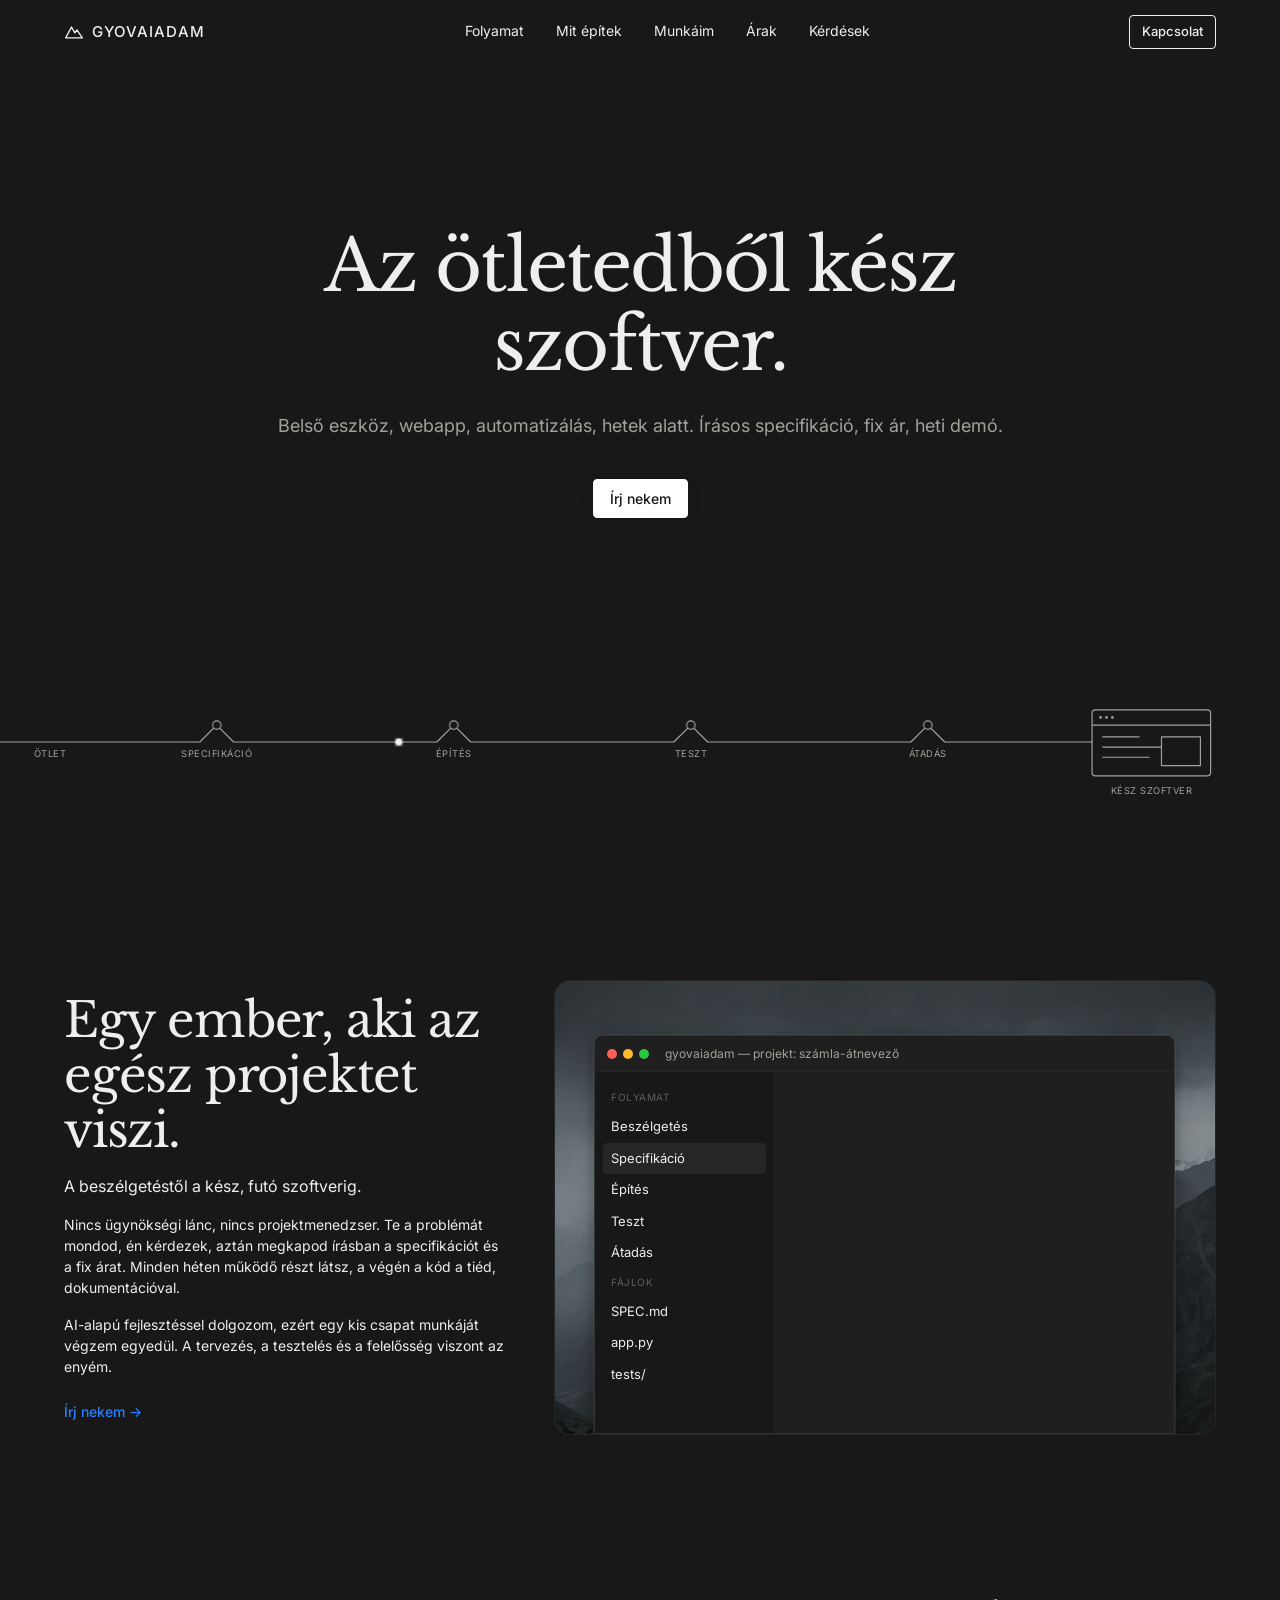
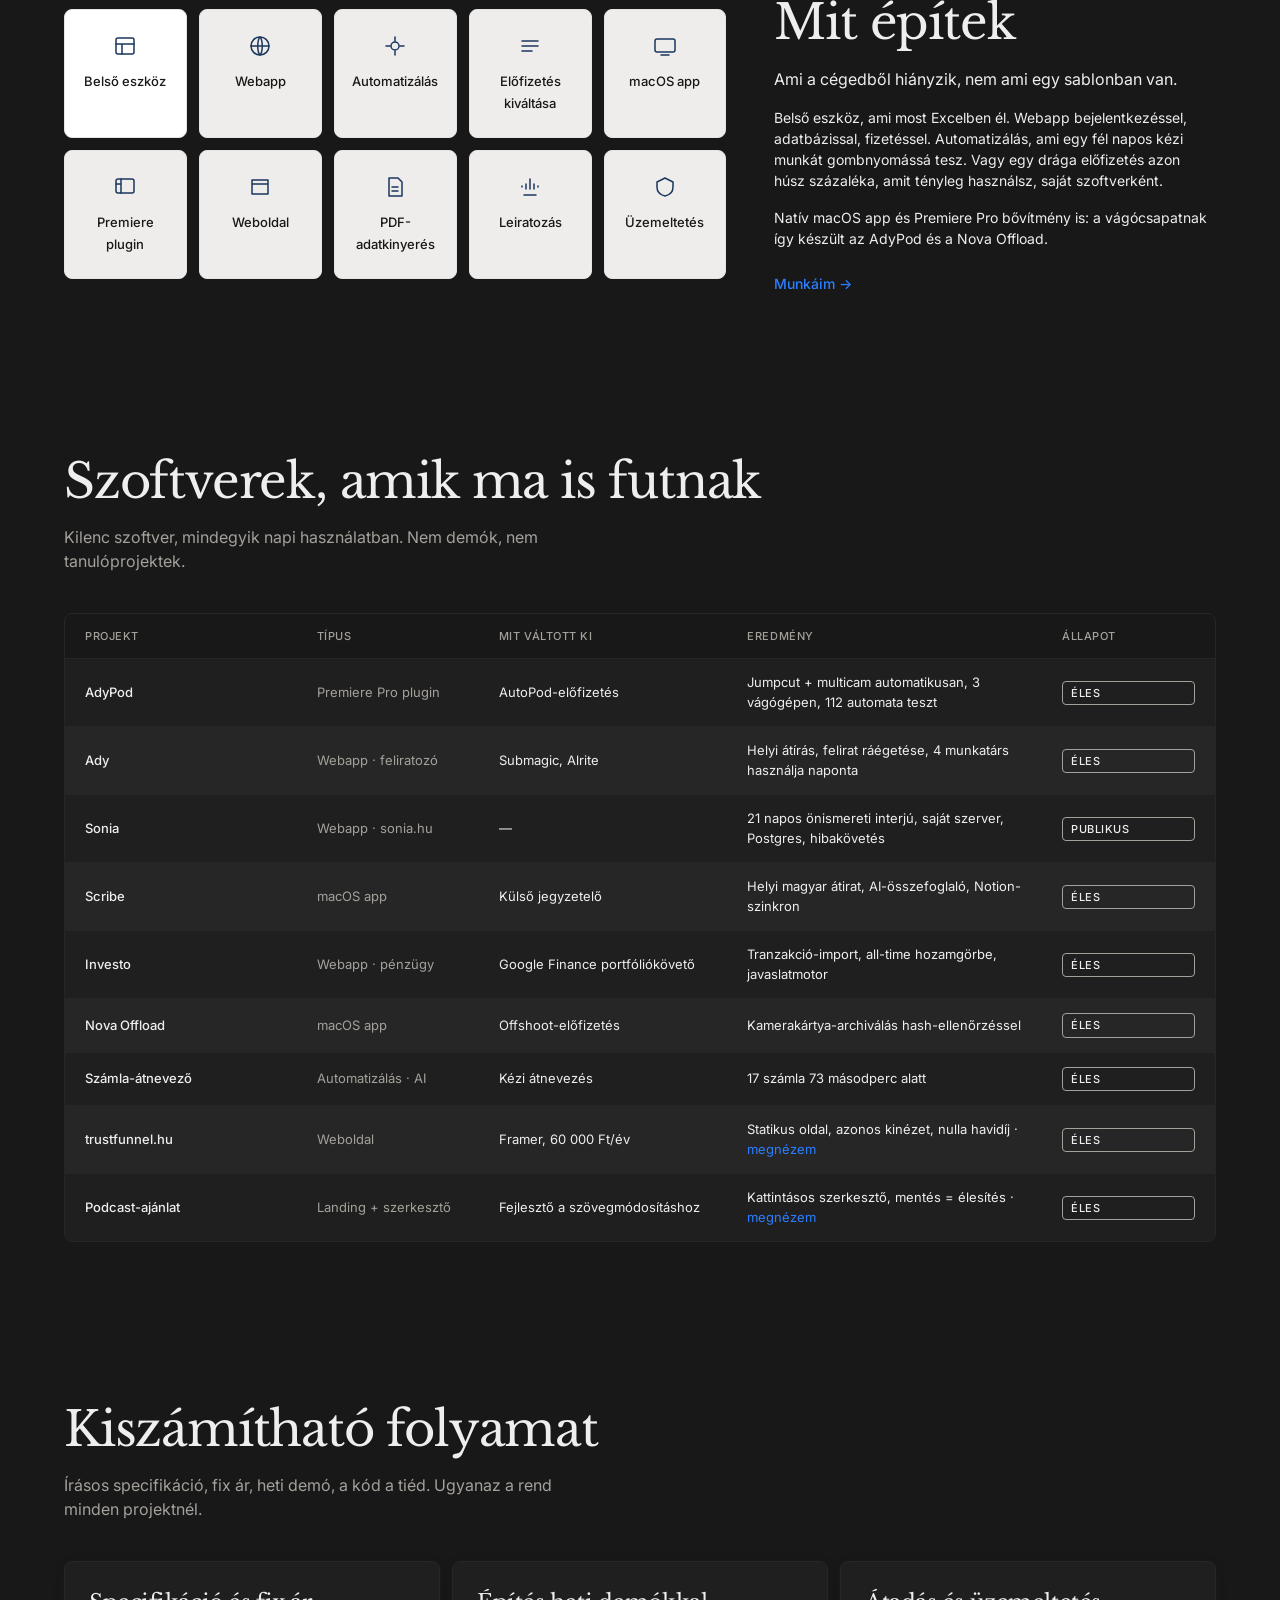
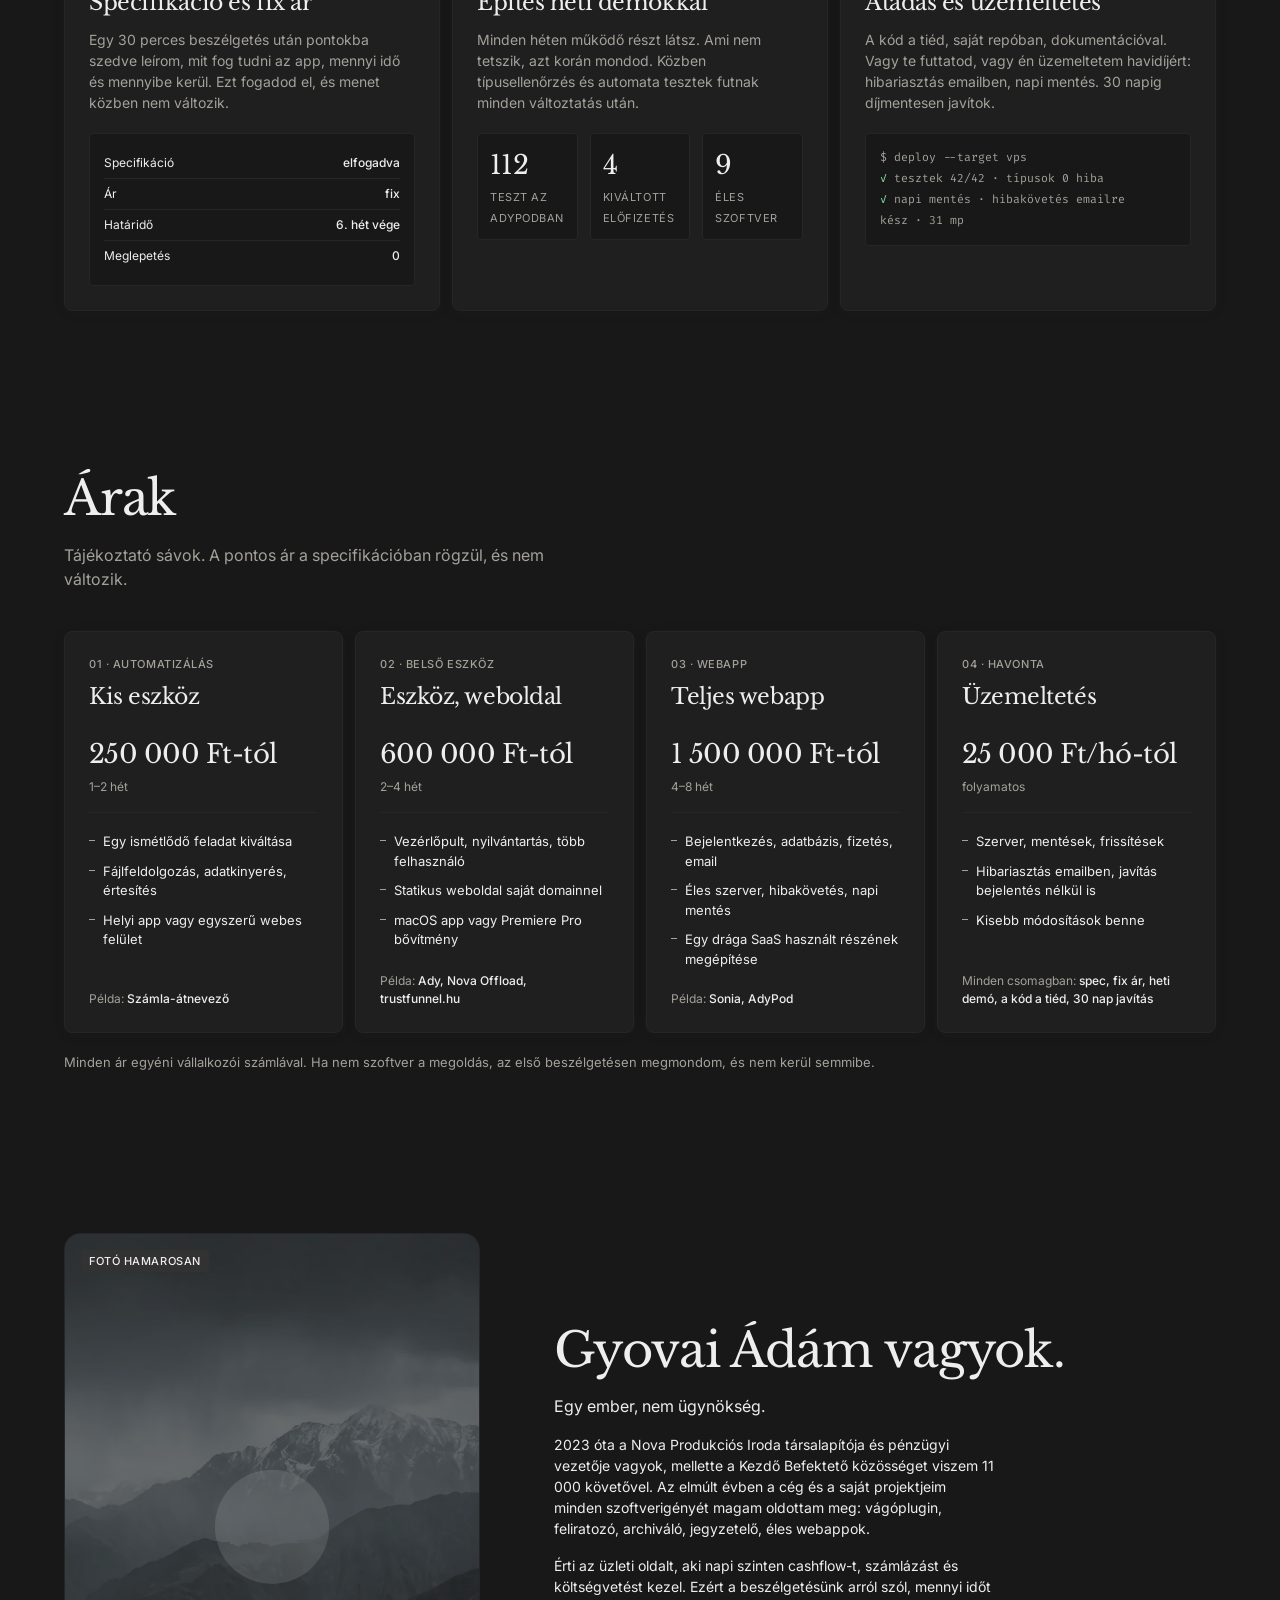
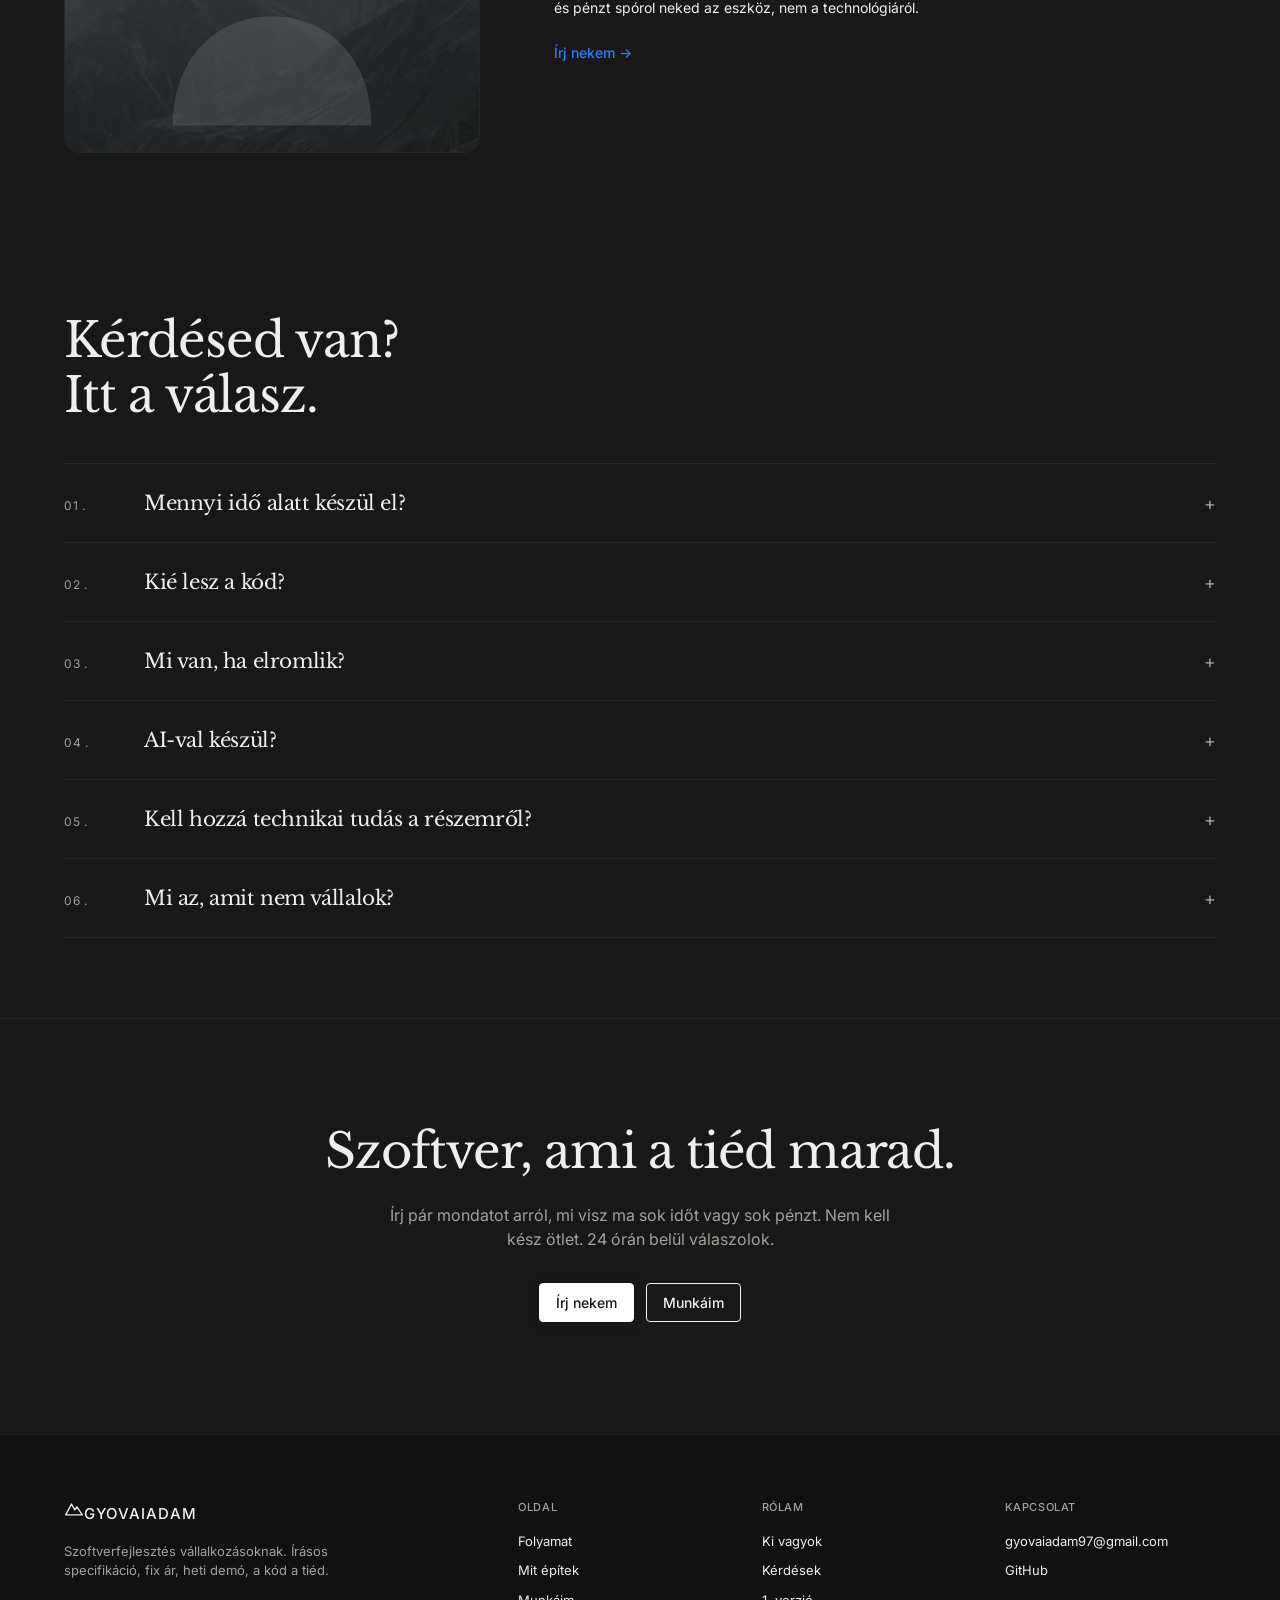
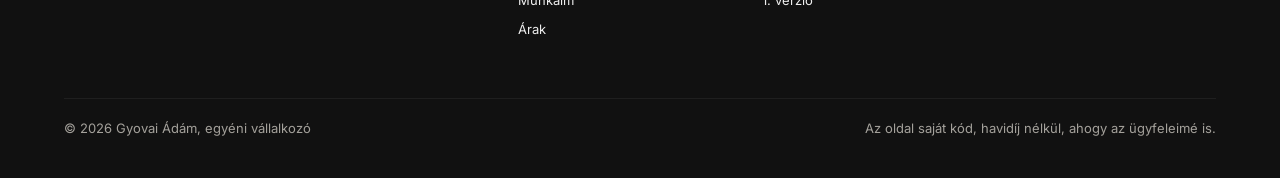
==== commit 3bdf4d78: "v2 hero: hegygerinc helyett vonalas építési útvonal (ötlet → spec → építés → teszt → átadás → kész s" ====
--- a/docs/v2/index.html
+++ b/docs/v2/index.html
@@ -27,7 +27,22 @@
   <h1>Az ötletedből kész szoftver.</h1>
   <p class="sub">Belső eszköz, webapp, automatizálás, hetek alatt. Írásos specifikáció, fix ár, heti demó.</p>
   <a class="btn btn-inv" href="mailto:gyovaiadam97@gmail.com?subject=Szoftver%20%C3%B6tlet">Írj nekem</a>
-  <svg class="ridge" viewBox="0 0 1512 260" preserveAspectRatio="none" aria-hidden="true"><path d="M0 235 L40 224 L79 216 L120 205 L140 211 L160 201 L180 200 L220 184 L259 169 L300 150 L320 134 L340 130 L360 120 L376 103 L393 86 L410 60 L430 76 L450 103 L470 130 L486 116 L503 122 L520 110 L546 133 L573 141 L600 170 L620 192 L640 205 L660 210 L680 206 L700 199 L720 190 L746 174 L773 161 L800 160 L820 157 L840 145 L860 150 L883 153 L906 162 L930 175 L953 158 L976 158 L1000 150 L1020 146 L1040 150 L1060 140 L1080 124 L1100 110 L1120 90 L1140 97 L1160 106 L1180 110 L1206 122 L1233 132 L1260 150 L1283 156 L1306 152 L1330 140 L1353 158 L1376 167 L1400 175 L1423 177 L1446 180 L1470 190 L1484 196 L1498 202 L1512 220"/></svg>
+  <svg class="path" viewBox="0 0 1512 220" preserveAspectRatio="xMidYMid meet" aria-hidden="true">
+    <defs><filter id="glow"><feGaussianBlur stdDeviation="3" result="b"/><feMerge><feMergeNode in="b"/><feMergeNode in="SourceGraphic"/></feMerge></filter></defs>
+    <path id="route" class="line" d="M0 110 H236 L256 90 L276 110 H516 L536 90 L556 110 H796 L816 90 L836 110 H1076 L1096 90 L1116 110 H1290"/>
+    <g class="nodes" fill="#181818" stroke="#a4a19b" stroke-width="1.4">
+      <circle cx="256" cy="90" r="5"/><circle cx="536" cy="90" r="5"/><circle cx="816" cy="90" r="5"/><circle cx="1096" cy="90" r="5"/>
+    </g>
+    <g class="win" fill="none" stroke="#a4a19b" stroke-width="1.4" stroke-linejoin="round">
+      <rect x="1290" y="72" width="140" height="78" rx="4"/><path d="M1290 90h140"/><circle cx="1300" cy="81" r="1.6" fill="#a4a19b" stroke="none"/><circle cx="1307" cy="81" r="1.6" fill="#a4a19b" stroke="none"/><circle cx="1314" cy="81" r="1.6" fill="#a4a19b" stroke="none"/>
+      <path class="ui" d="M1302 104h44M1302 116h70M1302 128h56"/><path class="ui" d="M1372 104h46v34h-46z"/>
+    </g>
+    <g class="labels" fill="#a4a19b" font-family="Inter, system-ui, sans-serif" font-size="11" letter-spacing="0.6" text-anchor="middle">
+      <text x="256" y="128">SPECIFIKÁCIÓ</text><text x="536" y="128">ÉPÍTÉS</text><text x="816" y="128">TESZT</text><text x="1096" y="128">ÁTADÁS</text><text x="1360" y="172">KÉSZ SZOFTVER</text>
+    </g>
+    <text class="labels" x="40" y="128" fill="#a4a19b" font-family="Inter, system-ui, sans-serif" font-size="11" letter-spacing="0.6">ÖTLET</text>
+    <circle class="dot" r="4" fill="#eeeeee" filter="url(#glow)"><animateMotion dur="7s" repeatCount="indefinite" calcMode="linear" keyPoints="0;1" keyTimes="0;1"><mpath href="#route"/></animateMotion></circle>
+  </svg>
 </section>
 
 <section class="sec wrap" id="folyamat">
--- a/docs/v2/style.css
+++ b/docs/v2/style.css
@@ -40,8 +40,13 @@
 .hero h1 { font-size: 72px; line-height: 1.1; max-width: 760px; }
 .hero .sub { font-size: 18px; color: var(--fog); margin-top: 28px; }
 .hero .btn { margin-top: 40px; }
-.ridge { position: absolute; left: 0; right: 0; bottom: 40px; width: 100%; height: 260px; display: block; }
-.ridge path { fill: none; stroke: var(--fog); stroke-width: 1.4; stroke-linejoin: round; stroke-linecap: round; stroke-dasharray: 4000; stroke-dashoffset: 4000; animation: draw 3.2s cubic-bezier(.4,0,.2,1) .3s forwards; }
+.path { position: absolute; left: 0; right: 0; bottom: 48px; width: 100%; height: 220px; display: block; }
+.path .line { fill: none; stroke: var(--fog); stroke-width: 1.4; stroke-linejoin: round; stroke-linecap: round; stroke-dasharray: 1600; stroke-dashoffset: 1600; animation: draw 2.6s cubic-bezier(.4,0,.2,1) .2s forwards; }
+.path .nodes, .path .labels { opacity: 0; animation: fadeIn .8s ease 1.6s forwards; }
+.path .win { stroke-dasharray: 700; stroke-dashoffset: 700; animation: draw 1.6s ease 2.4s forwards; }
+.path .win .ui { stroke-dasharray: 300; stroke-dashoffset: 300; animation: draw 1.2s ease 3.4s forwards; }
+.path .dot { opacity: 0; animation: fadeIn .4s ease 3s forwards; }
+@keyframes fadeIn { to { opacity: 1; } }
 @keyframes draw { to { stroke-dashoffset: 0; } }
 
 /* Szekciók */
@@ -156,12 +161,12 @@
 /* Görgetésre megjelenés */
 [data-reveal] { opacity: 0; transform: translateY(12px); transition: opacity .6s ease, transform .6s ease; transition-delay: var(--d, 0s); }
 [data-reveal].in { opacity: 1; transform: none; }
-@media (prefers-reduced-motion: reduce) { [data-reveal] { opacity: 1; transform: none; transition: none; } .ridge path { animation: none; stroke-dashoffset: 0; } .term .main .ln { animation: none; opacity: 1; } }
+@media (prefers-reduced-motion: reduce) { [data-reveal] { opacity: 1; transform: none; transition: none; } .path .line, .path .win, .path .win .ui { animation: none; stroke-dashoffset: 0; } .path .nodes, .path .labels, .path .dot { animation: none; opacity: 1; } .term .main .ln { animation: none; opacity: 1; } }
 
 /* Reszponzív */
 @media (max-width: 1000px) { .tiles { grid-template-columns: repeat(3, 1fr); } .prices { grid-template-columns: 1fr 1fr; } .cards3 { grid-template-columns: 1fr; } .split, .split.rev { grid-template-columns: 1fr; } .split.rev .copy { order: -1; } .table .thead { display: none; } .table .tr { grid-template-columns: 1fr 1fr; } }
 @media (max-width: 640px) {
-  .nav-links { display: none; } .hero { min-height: 0; padding: 72px 20px 200px; } .hero h1 { font-size: 40px; } .ridge { height: 160px; bottom: 20px; }
+  .nav-links { display: none; } .hero { min-height: 0; padding: 72px 20px 200px; } .hero h1 { font-size: 40px; } .path { height: 120px; bottom: 16px; }
   .sec { padding-top: 56px; padding-bottom: 56px; } .sec h2 { font-size: 32px; }
   .tiles { grid-template-columns: repeat(2, 1fr); } .prices { grid-template-columns: 1fr; }
   .term { grid-template-columns: 1fr; left: 4%; right: 4%; } .term .side { display: none; } .visual { aspect-ratio: 4 / 5; }
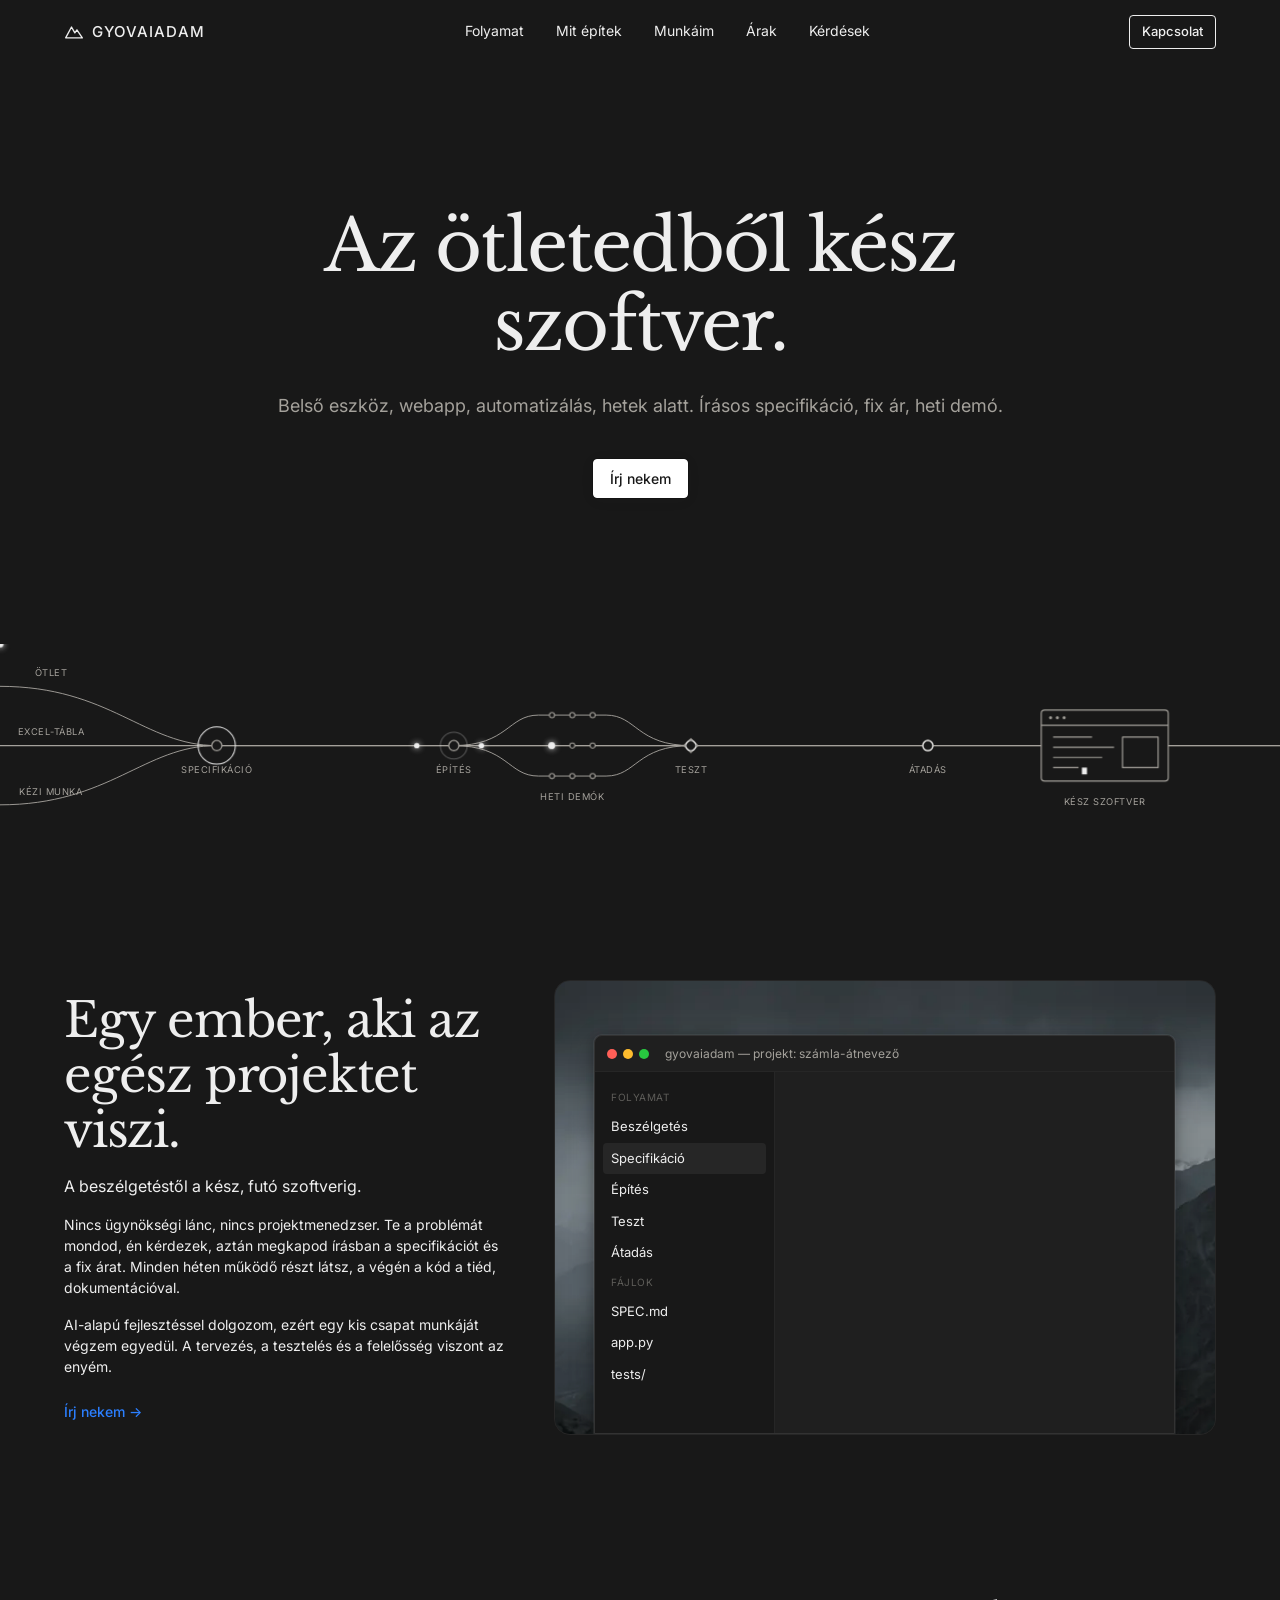
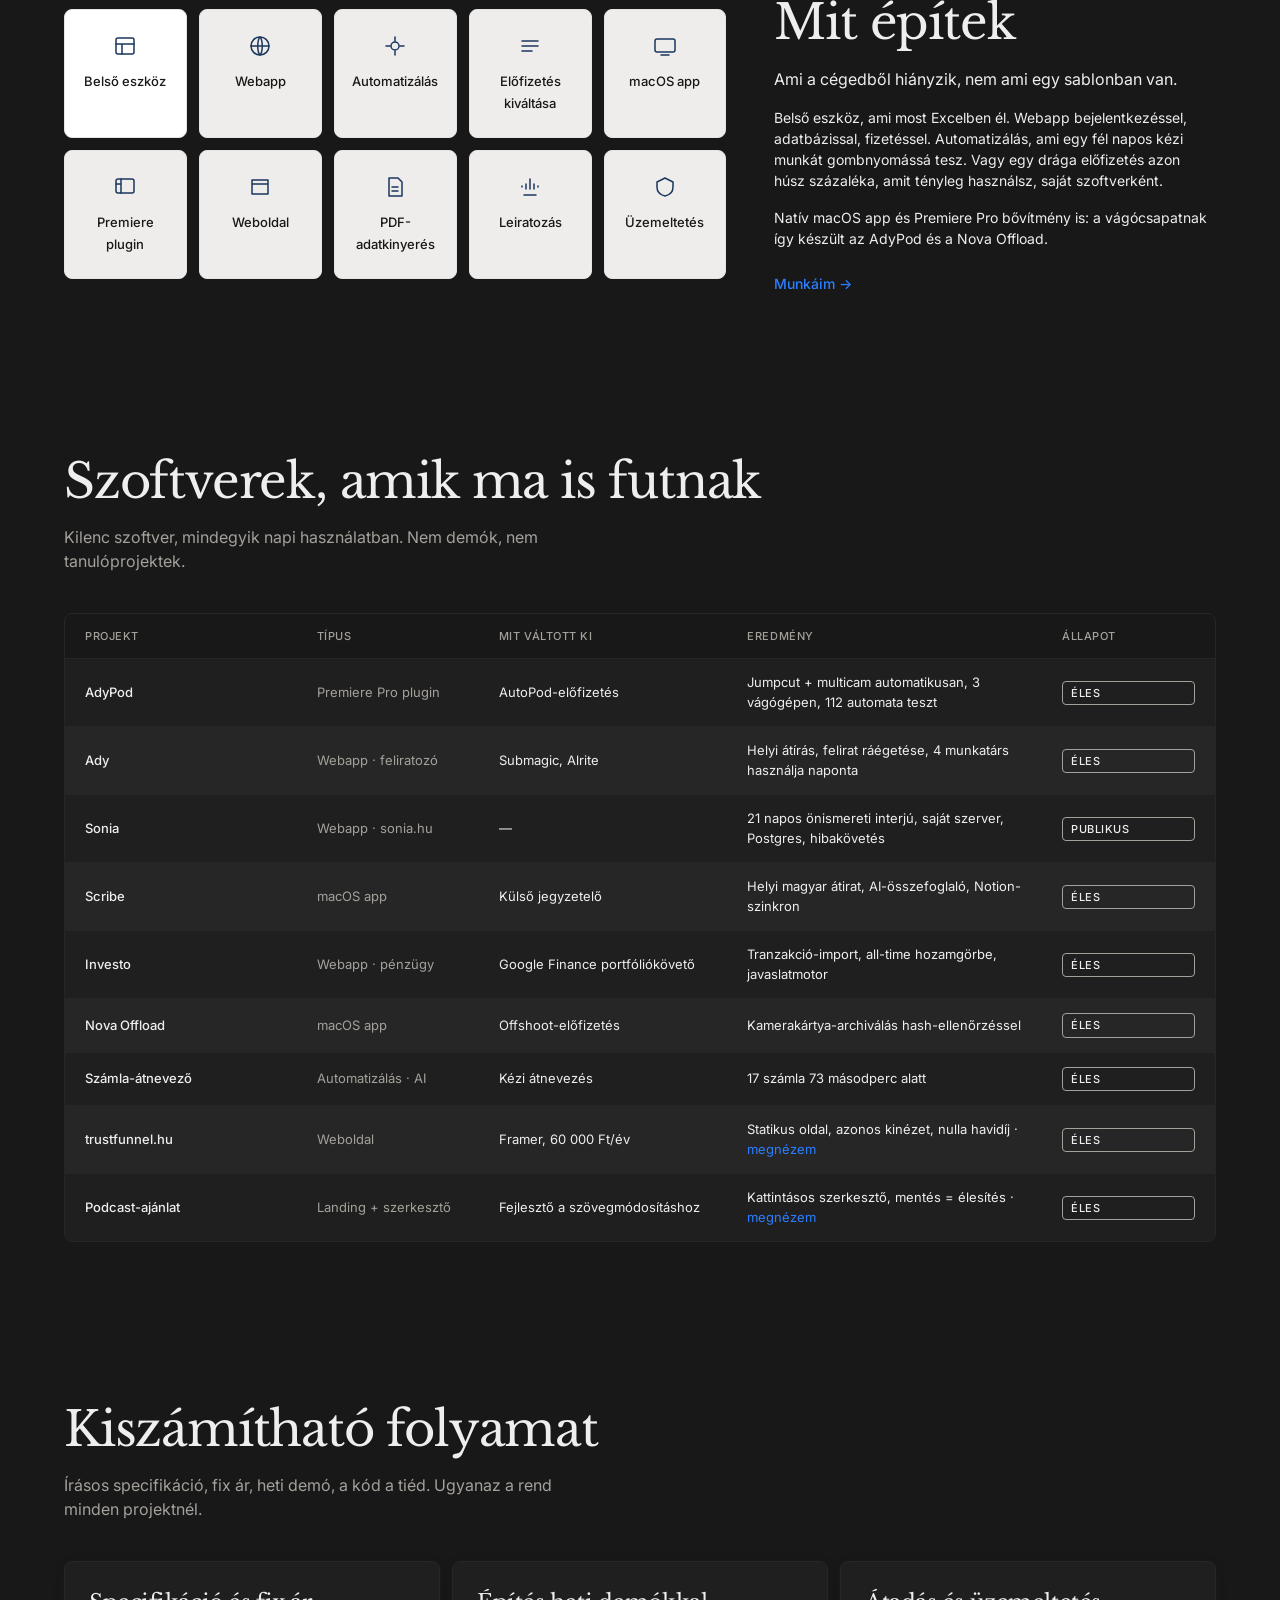
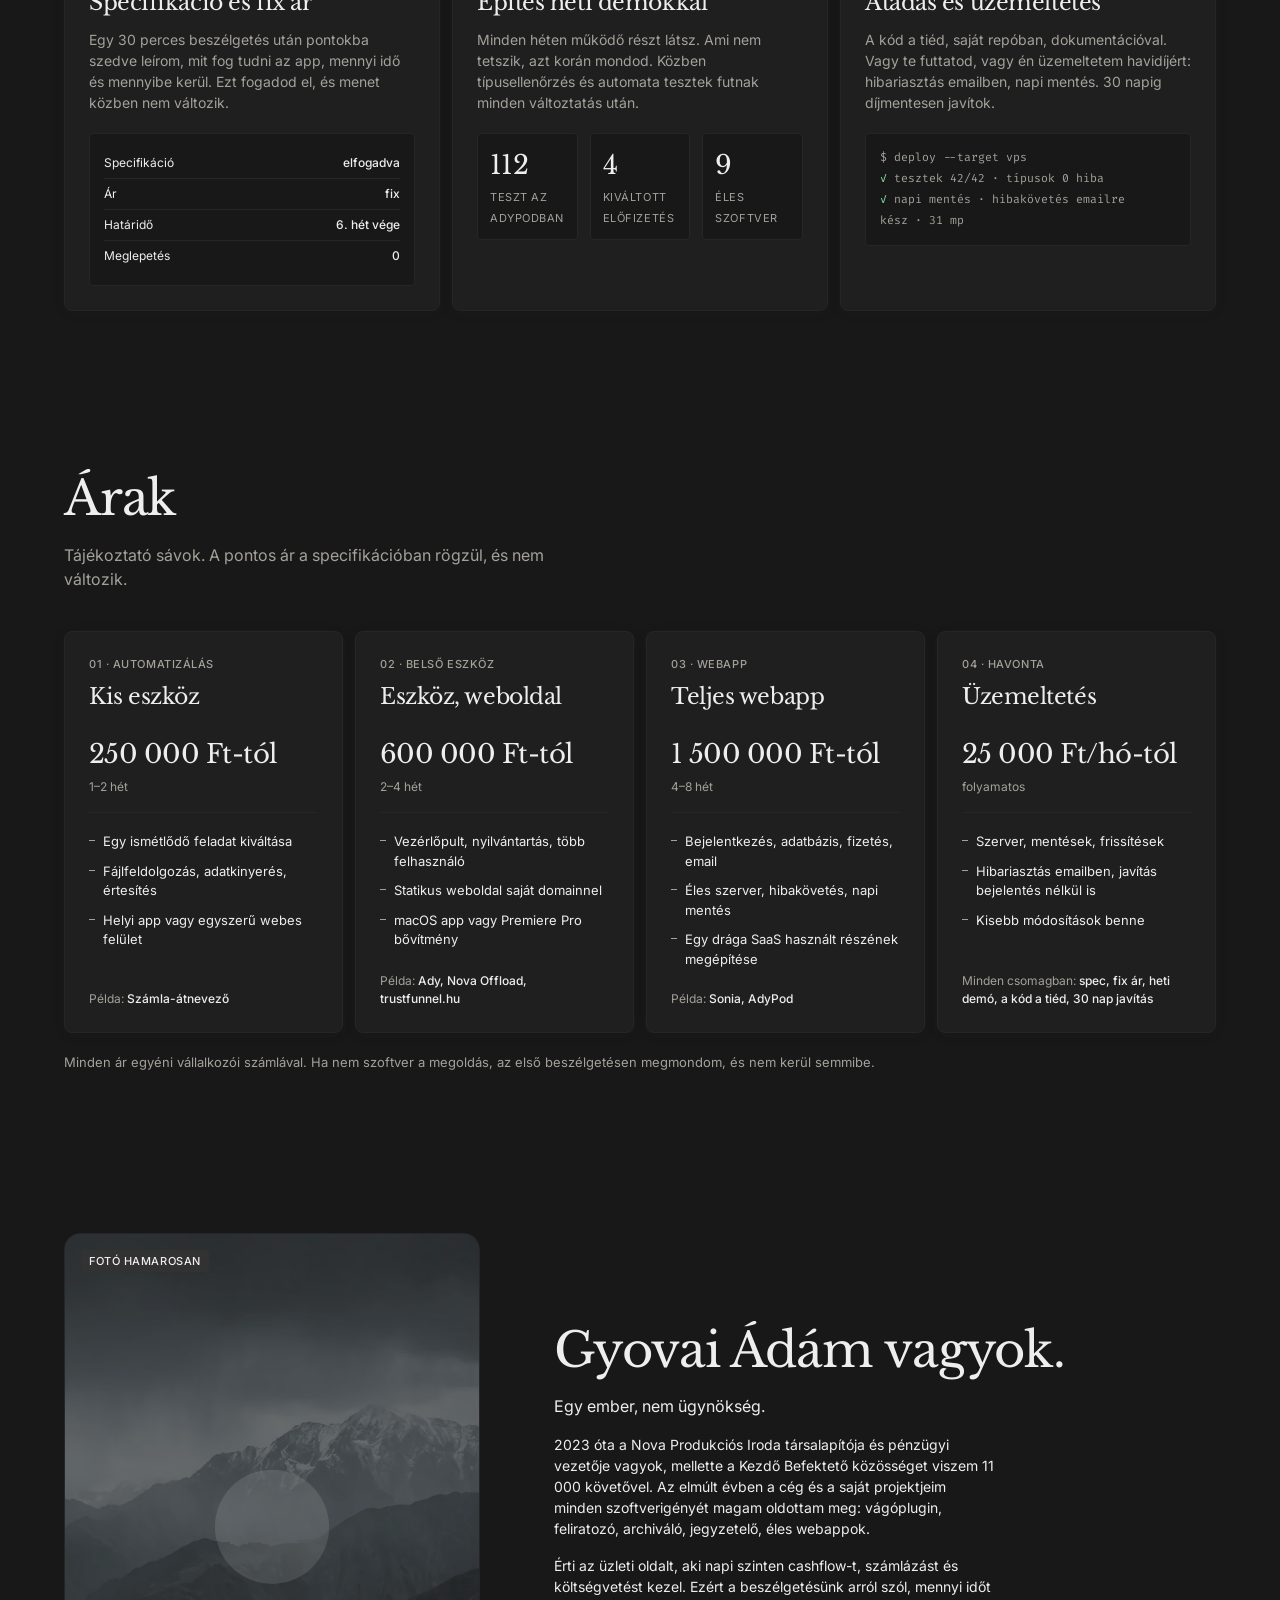
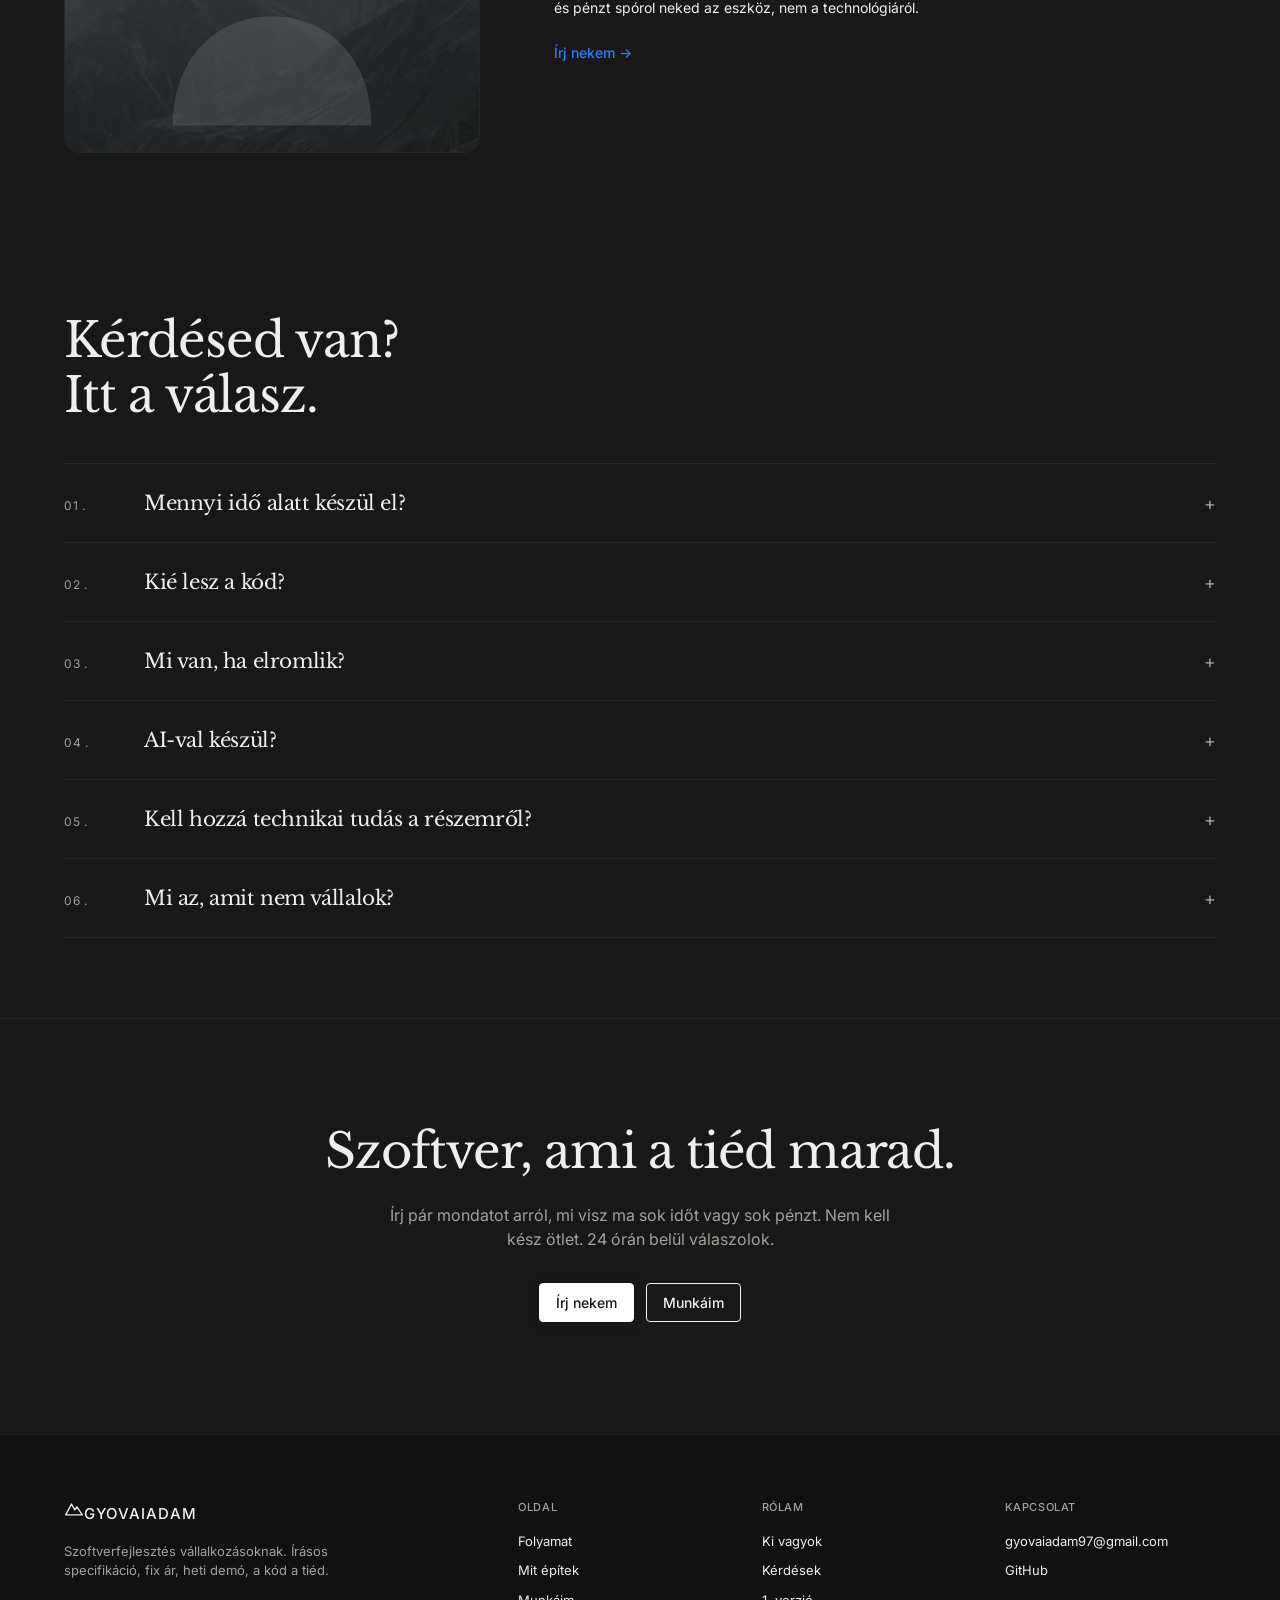
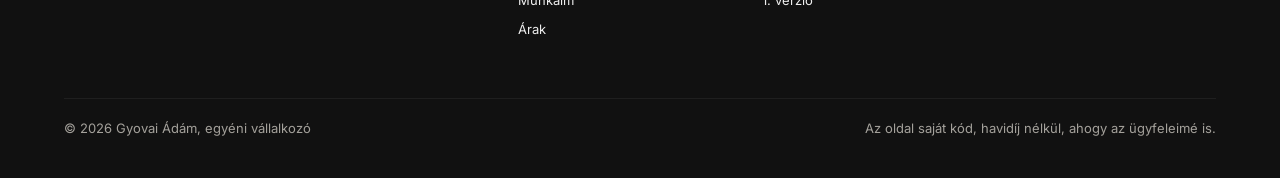
==== commit 0a9bebad: "v2 hero: egybefüggő, szélétől szélig futó építési útvonal (összefutó ágak, build-ágak commitokkal, t" ====
--- a/docs/v2/index.html
+++ b/docs/v2/index.html
@@ -27,21 +27,47 @@
   <h1>Az ötletedből kész szoftver.</h1>
   <p class="sub">Belső eszköz, webapp, automatizálás, hetek alatt. Írásos specifikáció, fix ár, heti demó.</p>
   <a class="btn btn-inv" href="mailto:gyovaiadam97@gmail.com?subject=Szoftver%20%C3%B6tlet">Írj nekem</a>
-  <svg class="path" viewBox="0 0 1512 220" preserveAspectRatio="xMidYMid meet" aria-hidden="true">
-    <defs><filter id="glow"><feGaussianBlur stdDeviation="3" result="b"/><feMerge><feMergeNode in="b"/><feMergeNode in="SourceGraphic"/></feMerge></filter></defs>
-    <path id="route" class="line" d="M0 110 H236 L256 90 L276 110 H516 L536 90 L556 110 H796 L816 90 L836 110 H1076 L1096 90 L1116 110 H1290"/>
-    <g class="nodes" fill="#181818" stroke="#a4a19b" stroke-width="1.4">
-      <circle cx="256" cy="90" r="5"/><circle cx="536" cy="90" r="5"/><circle cx="816" cy="90" r="5"/><circle cx="1096" cy="90" r="5"/>
-    </g>
-    <g class="win" fill="none" stroke="#a4a19b" stroke-width="1.4" stroke-linejoin="round">
-      <rect x="1290" y="72" width="140" height="78" rx="4"/><path d="M1290 90h140"/><circle cx="1300" cy="81" r="1.6" fill="#a4a19b" stroke="none"/><circle cx="1307" cy="81" r="1.6" fill="#a4a19b" stroke="none"/><circle cx="1314" cy="81" r="1.6" fill="#a4a19b" stroke="none"/>
-      <path class="ui" d="M1302 104h44M1302 116h70M1302 128h56"/><path class="ui" d="M1372 104h46v34h-46z"/>
+  <svg class="path" viewBox="0 0 1512 260" preserveAspectRatio="xMidYMid meet" aria-hidden="true">
+    <defs><filter id="glow" x="-100%" y="-100%" width="300%" height="300%"><feGaussianBlur stdDeviation="3.5" result="b"/><feMerge><feMergeNode in="b"/><feMergeNode in="SourceGraphic"/></feMerge></filter></defs>
+    <g class="lines" fill="none" stroke="#a4a19b" stroke-linecap="round" stroke-linejoin="round">
+      <path id="rA" class="line in" stroke-width="1.1" d="M0 50 C130 50,170 120,256 120 H536 C600 120,600 120,620 120 H700 C760 120,760 120,816 120 H1096 H1512"/>
+      <path id="rB" class="line" stroke-width="1.5" d="M0 120 H256 H536 C600 120,600 120,620 120 H700 C760 120,760 120,816 120 H1096 H1512"/>
+      <path id="rC" class="line in" stroke-width="1.1" d="M0 190 C130 190,170 120,256 120 H536 C600 120,600 120,620 120 H700 C760 120,760 120,816 120 H1096 H1512"/>
+      <path class="line br" stroke-width="1.1" d="M536 120 C600 120,600 84,636 84 H716 C752 84,752 120,816 120"/>
+      <path class="line br" stroke-width="1.1" d="M536 120 C600 120,600 156,636 156 H716 C752 156,752 120,816 120"/>
+    </g>
+    <g class="commits" fill="#181818" stroke="#a4a19b" stroke-width="1.2">
+      <circle cx="652" cy="84" r="3"/><circle cx="676" cy="84" r="3"/><circle cx="700" cy="84" r="3"/>
+      <circle cx="652" cy="120" r="3"/><circle cx="676" cy="120" r="3"/><circle cx="700" cy="120" r="3"/>
+      <circle cx="652" cy="156" r="3"/><circle cx="676" cy="156" r="3"/><circle cx="700" cy="156" r="3"/>
+    </g>
+    <g class="nodes" fill="#181818" stroke="#a4a19b" stroke-width="1.5">
+      <circle cx="256" cy="120" r="6"/><circle cx="536" cy="120" r="6"/>
+      <path d="M816 112l8 8-8 8-8-8z"/>
+      <circle cx="1096" cy="120" r="6"/>
+    </g>
+    <g class="pulses" fill="none" stroke="#eeeeee" stroke-width="1.2">
+      <circle cx="256" cy="120" r="6"><animate attributeName="r" values="6;22;22" keyTimes="0;.12;1" dur="7s" begin="1.2s" repeatCount="indefinite"/><animate attributeName="opacity" values=".8;0;0" keyTimes="0;.12;1" dur="7s" begin="1.2s" repeatCount="indefinite"/></circle>
+      <circle cx="536" cy="120" r="6"><animate attributeName="r" values="6;22;22" keyTimes="0;.12;1" dur="7s" begin="2.5s" repeatCount="indefinite"/><animate attributeName="opacity" values=".8;0;0" keyTimes="0;.12;1" dur="7s" begin="2.5s" repeatCount="indefinite"/></circle>
+      <circle cx="816" cy="120" r="6"><animate attributeName="r" values="6;22;22" keyTimes="0;.12;1" dur="7s" begin="3.8s" repeatCount="indefinite"/><animate attributeName="opacity" values=".8;0;0" keyTimes="0;.12;1" dur="7s" begin="3.8s" repeatCount="indefinite"/></circle>
+      <circle cx="1096" cy="120" r="6"><animate attributeName="r" values="6;22;22" keyTimes="0;.12;1" dur="7s" begin="5.1s" repeatCount="indefinite"/><animate attributeName="opacity" values=".8;0;0" keyTimes="0;.12;1" dur="7s" begin="5.1s" repeatCount="indefinite"/></circle>
+    </g>
+    <g class="win" fill="#181818" stroke="#a4a19b" stroke-width="1.4" stroke-linejoin="round">
+      <rect x="1230" y="78" width="150" height="84" rx="4"/><path d="M1230 96h150" fill="none"/>
+      <circle cx="1241" cy="87" r="1.8" fill="#a4a19b" stroke="none"/><circle cx="1249" cy="87" r="1.8" fill="#a4a19b" stroke="none"/><circle cx="1257" cy="87" r="1.8" fill="#a4a19b" stroke="none"/>
+      <path class="ui" fill="none" d="M1244 110h46M1244 122h72M1244 134h58M1244 146h30"/><path class="ui" fill="none" d="M1326 110h42v36h-42z"/>
+      <rect x="1278" y="146" width="6" height="8" fill="#eeeeee" stroke="none"><animate attributeName="opacity" values="1;0" dur="1s" repeatCount="indefinite" calcMode="discrete"/></rect>
     </g>
     <g class="labels" fill="#a4a19b" font-family="Inter, system-ui, sans-serif" font-size="11" letter-spacing="0.6" text-anchor="middle">
-      <text x="256" y="128">SPECIFIKÁCIÓ</text><text x="536" y="128">ÉPÍTÉS</text><text x="816" y="128">TESZT</text><text x="1096" y="128">ÁTADÁS</text><text x="1360" y="172">KÉSZ SZOFTVER</text>
-    </g>
-    <text class="labels" x="40" y="128" fill="#a4a19b" font-family="Inter, system-ui, sans-serif" font-size="11" letter-spacing="0.6">ÖTLET</text>
-    <circle class="dot" r="4" fill="#eeeeee" filter="url(#glow)"><animateMotion dur="7s" repeatCount="indefinite" calcMode="linear" keyPoints="0;1" keyTimes="0;1"><mpath href="#route"/></animateMotion></circle>
+      <text x="256" y="152">SPECIFIKÁCIÓ</text><text x="536" y="152">ÉPÍTÉS</text><text x="676" y="184">HETI DEMÓK</text><text x="816" y="152">TESZT</text><text x="1096" y="152">ÁTADÁS</text><text x="1305" y="190">KÉSZ SZOFTVER</text>
+      <text x="60" y="38">ÖTLET</text><text x="60" y="108">EXCEL-TÁBLA</text><text x="60" y="178">KÉZI MUNKA</text>
+    </g>
+    <g class="dots" fill="#eeeeee" filter="url(#glow)">
+      <circle r="4"><animateMotion dur="7s" repeatCount="indefinite" begin="0s"><mpath href="#rB"/></animateMotion></circle>
+      <circle r="3.2"><animateMotion dur="7s" repeatCount="indefinite" begin="0.35s"><mpath href="#rA"/></animateMotion></circle>
+      <circle r="3.2"><animateMotion dur="7s" repeatCount="indefinite" begin="0.7s"><mpath href="#rC"/></animateMotion></circle>
+      <circle r="4"><animateMotion dur="7s" repeatCount="indefinite" begin="3.5s"><mpath href="#rB"/></animateMotion></circle>
+    </g>
   </svg>
 </section>
 
--- a/docs/v2/style.css
+++ b/docs/v2/style.css
@@ -36,16 +36,17 @@
 .nav-links a:hover { border-color: #aeaeae; }
 
 /* Hero: teljes magasság, középre igazított oszlop, gerincvonal alul */
-.hero { min-height: min(calc(100vh - 64px), 880px); display: flex; flex-direction: column; align-items: center; justify-content: center; text-align: center; position: relative; padding: 80px 24px 300px; }
+.hero { min-height: min(calc(100vh - 64px), 900px); display: flex; flex-direction: column; align-items: center; justify-content: center; text-align: center; position: relative; padding: 60px 24px 320px; }
 .hero h1 { font-size: 72px; line-height: 1.1; max-width: 760px; }
 .hero .sub { font-size: 18px; color: var(--fog); margin-top: 28px; }
 .hero .btn { margin-top: 40px; }
-.path { position: absolute; left: 0; right: 0; bottom: 48px; width: 100%; height: 220px; display: block; }
-.path .line { fill: none; stroke: var(--fog); stroke-width: 1.4; stroke-linejoin: round; stroke-linecap: round; stroke-dasharray: 1600; stroke-dashoffset: 1600; animation: draw 2.6s cubic-bezier(.4,0,.2,1) .2s forwards; }
-.path .nodes, .path .labels { opacity: 0; animation: fadeIn .8s ease 1.6s forwards; }
-.path .win { stroke-dasharray: 700; stroke-dashoffset: 700; animation: draw 1.6s ease 2.4s forwards; }
-.path .win .ui { stroke-dasharray: 300; stroke-dashoffset: 300; animation: draw 1.2s ease 3.4s forwards; }
-.path .dot { opacity: 0; animation: fadeIn .4s ease 3s forwards; }
+.path { position: absolute; left: 0; right: 0; bottom: 36px; width: 100%; height: auto; aspect-ratio: 1512 / 260; display: block; }
+.path .line { stroke-dasharray: 2200; stroke-dashoffset: 2200; animation: draw 3s cubic-bezier(.4,0,.2,1) .2s forwards; }
+.path .line.in { animation-delay: .6s; } .path .line.br { stroke-dasharray: 400; stroke-dashoffset: 400; animation: draw 1.4s ease 1.6s forwards; }
+.path .nodes, .path .labels, .path .commits, .path .pulses { opacity: 0; animation: fadeIn .8s ease 1.8s forwards; }
+.path .win { opacity: 0; animation: fadeIn .8s ease 2.6s forwards; }
+.path .win .ui { stroke-dasharray: 300; stroke-dashoffset: 300; animation: draw 1.2s ease 3s forwards; }
+.path .dots { opacity: 0; animation: fadeIn .4s ease 3.2s forwards; }
 @keyframes fadeIn { to { opacity: 1; } }
 @keyframes draw { to { stroke-dashoffset: 0; } }
 
@@ -161,12 +162,12 @@
 /* Görgetésre megjelenés */
 [data-reveal] { opacity: 0; transform: translateY(12px); transition: opacity .6s ease, transform .6s ease; transition-delay: var(--d, 0s); }
 [data-reveal].in { opacity: 1; transform: none; }
-@media (prefers-reduced-motion: reduce) { [data-reveal] { opacity: 1; transform: none; transition: none; } .path .line, .path .win, .path .win .ui { animation: none; stroke-dashoffset: 0; } .path .nodes, .path .labels, .path .dot { animation: none; opacity: 1; } .term .main .ln { animation: none; opacity: 1; } }
+@media (prefers-reduced-motion: reduce) { [data-reveal] { opacity: 1; transform: none; transition: none; } .path .line, .path .win .ui { animation: none; stroke-dashoffset: 0; } .path .nodes, .path .labels, .path .commits, .path .pulses, .path .win, .path .dots { animation: none; opacity: 1; } .term .main .ln { animation: none; opacity: 1; } }
 
 /* Reszponzív */
 @media (max-width: 1000px) { .tiles { grid-template-columns: repeat(3, 1fr); } .prices { grid-template-columns: 1fr 1fr; } .cards3 { grid-template-columns: 1fr; } .split, .split.rev { grid-template-columns: 1fr; } .split.rev .copy { order: -1; } .table .thead { display: none; } .table .tr { grid-template-columns: 1fr 1fr; } }
 @media (max-width: 640px) {
-  .nav-links { display: none; } .hero { min-height: 0; padding: 72px 20px 200px; } .hero h1 { font-size: 40px; } .path { height: 120px; bottom: 16px; }
+  .nav-links { display: none; } .hero { min-height: 0; padding: 72px 20px 120px; } .hero h1 { font-size: 40px; } .path { bottom: 12px; }
   .sec { padding-top: 56px; padding-bottom: 56px; } .sec h2 { font-size: 32px; }
   .tiles { grid-template-columns: repeat(2, 1fr); } .prices { grid-template-columns: 1fr; }
   .term { grid-template-columns: 1fr; left: 4%; right: 4%; } .term .side { display: none; } .visual { aspect-ratio: 4 / 5; }
